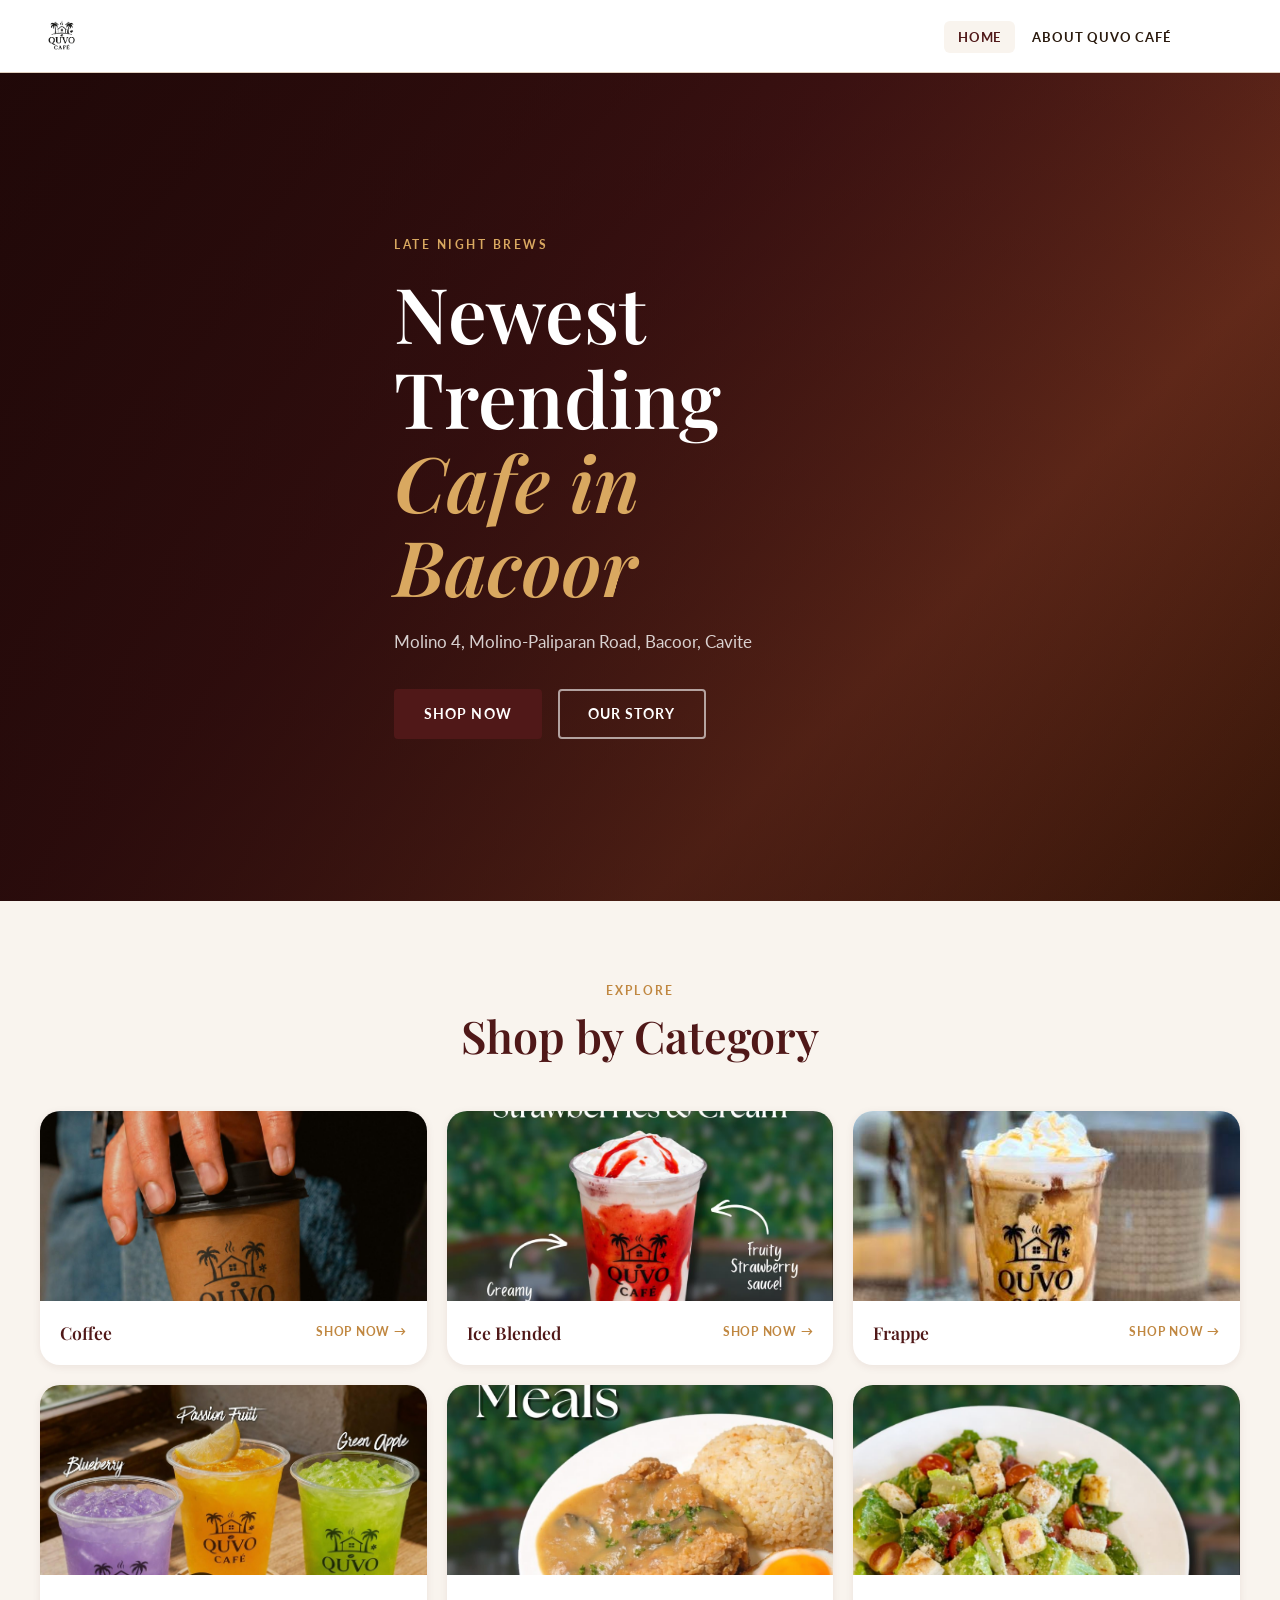
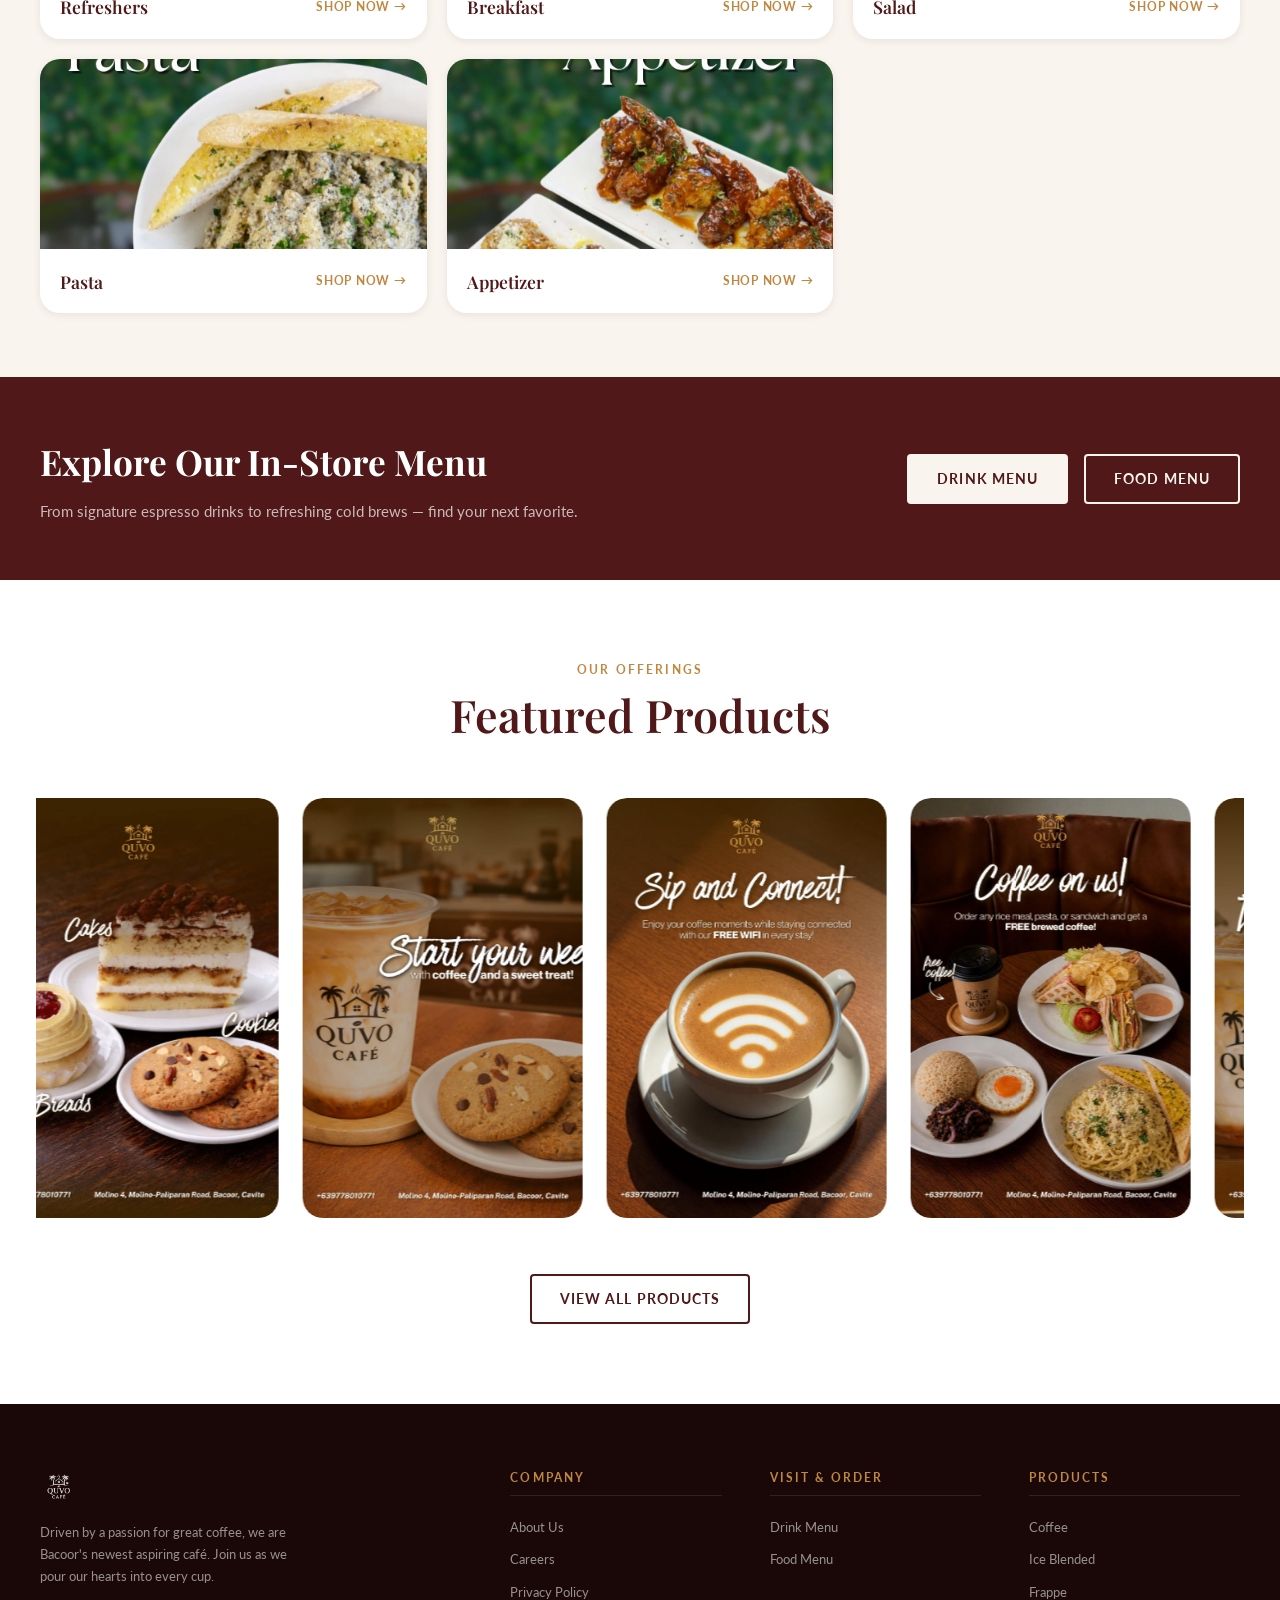
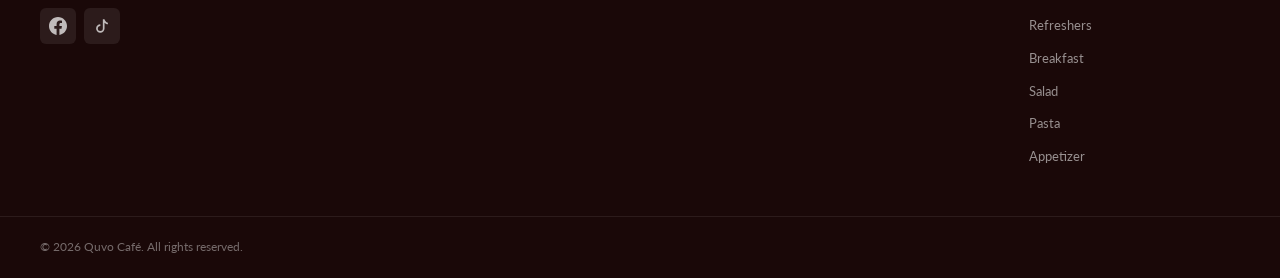
==== index.html @ f545c8de "Add files via upload" ====
<!doctype html>
<html lang="en">
  <head>
    <meta charset="UTF-8" />
    <meta name="viewport" content="width=device-width, initial-scale=1.0" />
    <meta
      name="description"
      content="We are your homegrown brew. Every cup of our coffee celebrates and supports Philippine Coffee brew by using local Coffee beans with Each flavor has a distinct taste!"
    />
    <meta name="theme-color" content="#501818" />
    <title>Quvo Café</title>

    <!-- Fonts -->
    <link rel="preconnect" href="https://fonts.googleapis.com" />
    <link rel="preconnect" href="https://fonts.gstatic.com" crossorigin />
    <link
      href="https://fonts.googleapis.com/css2?family=Playfair+Display:wght@400;500;600;700&family=Lato:wght@300;400;700&family=Cormorant+Garamond:ital,wght@0,400;0,600;1,400&display=swap"
      rel="stylesheet"
    />

    <!-- Stylesheets -->
    <link rel="stylesheet" href="css/style.css" />
  </head>
  <body>
    <!-- ─────────────────────────────────────────────
       NAVIGATION
  ───────────────────────────────────────────── -->
    <header class="site-header" id="site-header">
      <nav class="nav-container">
        <!-- Logo -->
        <a href="index.html" class="nav-logo">
          <img
            src="images/logoT.png"
            alt="Quvo Café – Philippine Coffee Shop"
            class="logo-img"
          />
        </a>

        <!-- Desktop Links -->
        <ul class="nav-links">
          <li><a href="index.html" class="nav-link">Home</a></li>
          <li><a href="aboutus.html" class="nav-link">About Quvo Café</a></li>
        </ul>

        <!-- Nav Actions -->
        <div class="nav-actions">
          <button class="hamburger" id="hamburger" aria-label="Open Menu">
            <span></span><span></span><span></span>
          </button>
        </div>
      </nav>
    </header>

    <!-- ─────────────────────────────────────────────
       MOBILE DRAWER
  ───────────────────────────────────────────── -->
    <div class="mobile-overlay" id="mobileOverlay"></div>
    <nav class="mobile-drawer" id="mobileDrawer" aria-label="Mobile Navigation">
      <div class="mobile-drawer-header">
        <img
          src="images/logoT.png"
          alt="Quvo Café"
          class="mobile-logo"
        />
        <button class="drawer-close" id="drawerClose" aria-label="Close Menu">
          ✕
        </button>
      </div>
      <ul class="mobile-nav-list">
        <li><a href="index.html">Home</a></li>
        <li><a href="aboutus.html">About Quvo Café</a></li>
        <li><a href="drinkmenu.html">Drink Menu</a></li>
        <li><a href="foodmenu.html">Food Menu</a></li>
      </ul>
    </nav>

    <!-- ─────────────────────────────────────────────
       HERO — VIDEO BANNER
  ───────────────────────────────────────────── -->
    <section class="hero-section" id="hero">
      <div class="hero-video-wrap">
        <video
          class="hero-video"
          autoplay
          muted
          loop
          playsinline
          poster="images/hero-poster.jpg"
        >
          <source src="images/banervid.mp4" type="video/mp4" />
          <!-- Fallback background if video is blocked -->
        </video>
        <div class="hero-overlay"></div>
      </div>
      <div class="hero-content">
        <p class="hero-eyebrow">Late Night Brews</p>
        <h1 class="hero-headline">
          Newest Trending<br /><em>Cafe in Bacoor</em>
        </h1>
        <p class="hero-sub">Molino 4, Molino-Paliparan Road, Bacoor, Cavite</p>
        <div class="hero-cta-group">
          <a href="#shop-section" class="btn btn--primary">Shop Now</a>
          <a href="aboutus.html" class="btn btn--ghost">Our Story</a>
        </div>
      </div>
    </section>

    <!-- ─────────────────────────────────────────────
       SHOP BY CATEGORY GRID
  ───────────────────────────────────────────── -->
    <section class="categories-section" id="shop-section">
      <div class="container">
        <div class="section-header">
          <p class="section-eyebrow">Explore</p>
          <h2 class="section-title">Shop by Category</h2>
        </div>

        <div class="categories-grid">
          <a class="cat-card" data-cat="coffee" href="drinkmenu.html">
            <div class="cat-card__img-wrap">
              <img
                src="images/coffee.jpg"
                alt="Coffee"
                loading="lazy"
                onerror="this.parentElement.classList.add('img-placeholder')"
              />
            </div>
            <div class="cat-card__body">
              <h3>Coffee</h3>
              <span class="cat-link">Shop Now →</span>
            </div>
          </a>

          <a class="cat-card" data-cat="ice_blended" href="drinkmenu.html">
            <div class="cat-card__img-wrap">
              <img
                src="images/iceblend.jpg"
                alt="Ice Blended"
                loading="lazy"
                onerror="this.parentElement.classList.add('img-placeholder')"
              />
            </div>
            <div class="cat-card__body">
              <h3>Ice Blended</h3>
              <span class="cat-link">Shop Now →</span>
            </div>
          </a>

          <a class="cat-card" data-cat="frappe" href="drinkmenu.html">
            <div class="cat-card__img-wrap">
              <img
                src="images/frappe.jpg"
                alt="Frappe"
                loading="lazy"
                onerror="this.parentElement.classList.add('img-placeholder')"
              />
            </div>
            <div class="cat-card__body">
              <h3>Frappe</h3>
              <span class="cat-link">Shop Now →</span>
            </div>
          </a>

          <a class="cat-card" data-cat="refreshers" href="drinkmenu.html">
            <div class="cat-card__img-wrap">
              <img
                src="images/refreshers.jpg"
                alt="Refreshers"
                loading="lazy"
                onerror="this.parentElement.classList.add('img-placeholder')"
              />
            </div>
            <div class="cat-card__body">
              <h3>Refreshers</h3>
              <span class="cat-link">Shop Now →</span>
            </div>
          </a>

          <a class="cat-card" data-cat="breakfast" href="foodmenu.html">
            <div class="cat-card__img-wrap">
              <img
                src="images/breakfast.jpg"
                alt="Breakfast"
                loading="lazy"
                onerror="this.parentElement.classList.add('img-placeholder')"
              />
            </div>
            <div class="cat-card__body">
              <h3>Breakfast</h3>
              <span class="cat-link">Shop Now →</span>
            </div>
          </a>

          <a class="cat-card" data-cat="salad" href="foodmenu.html">
            <div class="cat-card__img-wrap">
              <img
                src="images/salad.jpg"
                alt="Salad"
                loading="lazy"
                onerror="this.parentElement.classList.add('img-placeholder')"
              />
            </div>
            <div class="cat-card__body">
              <h3>Salad</h3>
              <span class="cat-link">Shop Now →</span>
            </div>
          </a>

          <a class="cat-card" data-cat="pasta" href="foodmenu.html">
            <div class="cat-card__img-wrap">
              <img
                src="images/pasta.jpg"
                alt="Pasta"
                loading="lazy"
                onerror="this.parentElement.classList.add('img-placeholder')"
              />
            </div>
            <div class="cat-card__body">
              <h3>Pasta</h3>
              <span class="cat-link">Shop Now →</span>
            </div>
          </a>

          <a class="cat-card" data-cat="appetizer" href="foodmenu.html">
            <div class="cat-card__img-wrap">
              <img
                src="images/appetizer.jpg"
                alt="Appetizer"
                loading="lazy"
                onerror="this.parentElement.classList.add('img-placeholder')"
              />
            </div>
            <div class="cat-card__body">
              <h3>Appetizer</h3>
              <span class="cat-link">Shop Now →</span>
            </div>
          </a>
        </div>
      </div>
    </section>

    <!-- ─────────────────────────────────────────────
       MENU CTA STRIP
  ───────────────────────────────────────────── -->
    <section class="menu-strip" id="menus">
      <div class="menu-strip__inner container">
        <div class="menu-strip__text">
          <h2>Explore Our In-Store Menu</h2>
          <p>
            From signature espresso drinks to refreshing cold brews — find your
            next favorite.
          </p>
        </div>
        <div class="menu-strip__btns">
          <a href="drinkmenu.html" class="btn btn--cream">Drink Menu</a>
          <a href="foodmenu.html" class="btn btn--cream-outline">Food Menu</a>
        </div>
      </div>
    </section>

    <!-- ─────────────────────────────────────────────
       FEATURED PRODUCTS — AUTO CAROUSEL
  ───────────────────────────────────────────── -->
    <section class="products-section">
      <div class="container">
        <div class="section-header">
          <p class="section-eyebrow">Our Offerings</p>
          <h2 class="section-title">Featured Products</h2>
        </div>

        <div id="productsCarousel">
          <div id="productsTrack">
            <!-- Card 1 -->
            <div class="product-card carousel-slide" data-id="1">
              <div class="product-card__img-wrap">
                <img
                  src="images/f1.jpg"
                  alt="Featured product 1"
                  loading="lazy"
                  onerror="
                    this.parentElement.style.background =
                      'linear-gradient(145deg,#f5e6d3,#d4a070)';
                    this.style.display = 'none';
                  "
                />
              </div>
            </div>

            <!-- Card 2 -->
            <div class="product-card carousel-slide" data-id="2">
              <div class="product-card__img-wrap">
                <img
                  src="images/f2.jpg"
                  alt="Featured product 2"
                  loading="lazy"
                  onerror="
                    this.parentElement.style.background =
                      'linear-gradient(145deg,#f5e6d3,#d4a070)';
                    this.style.display = 'none';
                  "
                />
              </div>
            </div>

            <!-- Card 3 -->
            <div class="product-card carousel-slide" data-id="3">
              <div class="product-card__img-wrap">
                <img
                  src="images/f3.jpg"
                  alt="Featured product 3"
                  loading="lazy"
                  onerror="
                    this.parentElement.style.background =
                      'linear-gradient(145deg,#f5e6d3,#d4a070)';
                    this.style.display = 'none';
                  "
                />
              </div>
            </div>

            <!-- Card 4 -->
            <div class="product-card carousel-slide" data-id="4">
              <div class="product-card__img-wrap">
                <img
                  src="images/f4.jpg"
                  alt="Featured product 4"
                  loading="lazy"
                  onerror="
                    this.parentElement.style.background =
                      'linear-gradient(145deg,#f5e6d3,#d4a070)';
                    this.style.display = 'none';
                  "
                />
              </div>
            </div>

            <!-- Card 5 -->
            <div class="product-card carousel-slide" data-id="5">
              <div class="product-card__img-wrap">
                <img
                  src="images/f5.jpg"
                  alt="Featured product 5"
                  loading="lazy"
                  onerror="
                    this.parentElement.style.background =
                      'linear-gradient(145deg,#f5e6d3,#d4a070)';
                    this.style.display = 'none';
                  "
                />
              </div>
            </div>

            <!-- Card 6 -->
            <div class="product-card carousel-slide" data-id="6">
              <div class="product-card__img-wrap">
                <img
                  src="images/f6.jpg"
                  alt="Featured product 6"
                  loading="lazy"
                  onerror="
                    this.parentElement.style.background =
                      'linear-gradient(145deg,#f5e6d3,#d4a070)';
                    this.style.display = 'none';
                  "
                />
              </div>
            </div>

            <!-- ── CLONES for seamless infinite loop ── -->

            <!-- Clone 1 -->
            <div class="product-card carousel-slide" aria-hidden="true">
              <div class="product-card__img-wrap">
                <img src="images/f1.jpg" alt="" loading="lazy"
                  onerror="this.parentElement.style.background='linear-gradient(145deg,#f5e6d3,#d4a070)';this.style.display='none';" />
              </div>
            </div>

            <!-- Clone 2 -->
            <div class="product-card carousel-slide" aria-hidden="true">
              <div class="product-card__img-wrap">
                <img src="images/f2.jpg" alt="" loading="lazy"
                  onerror="this.parentElement.style.background='linear-gradient(145deg,#f5e6d3,#d4a070)';this.style.display='none';" />
              </div>
            </div>

            <!-- Clone 3 -->
            <div class="product-card carousel-slide" aria-hidden="true">
              <div class="product-card__img-wrap">
                <img src="images/f3.jpg" alt="" loading="lazy"
                  onerror="this.parentElement.style.background='linear-gradient(145deg,#f5e6d3,#d4a070)';this.style.display='none';" />
              </div>
            </div>

            <!-- Clone 4 -->
            <div class="product-card carousel-slide" aria-hidden="true">
              <div class="product-card__img-wrap">
                <img src="images/f4.jpg" alt="" loading="lazy"
                  onerror="this.parentElement.style.background='linear-gradient(145deg,#f5e6d3,#d4a070)';this.style.display='none';" />
              </div>
            </div>

            <!-- Clone 5 -->
            <div class="product-card carousel-slide" aria-hidden="true">
              <div class="product-card__img-wrap">
                <img src="images/f5.jpg" alt="" loading="lazy"
                  onerror="this.parentElement.style.background='linear-gradient(145deg,#f5e6d3,#d4a070)';this.style.display='none';" />
              </div>
            </div>

            <!-- Clone 6 -->
            <div class="product-card carousel-slide" aria-hidden="true">
              <div class="product-card__img-wrap">
                <img src="images/f6.jpg" alt="" loading="lazy"
                  onerror="this.parentElement.style.background='linear-gradient(145deg,#f5e6d3,#d4a070)';this.style.display='none';" />
              </div>
            </div>
          </div>
          <!-- /productsTrack -->
        </div>
        <!-- /productsCarousel -->

        <div class="section-cta">
          <a href="#menus" class="btn btn--primary-outline">View All Products</a>
        </div>
      </div>
    </section>

    <!-- ─────────────────────────────────────────────
       FOOTER
  ───────────────────────────────────────────── -->
    <footer class="site-footer">
      <div class="container footer-grid">
        <div class="footer-brand">
          <img src="images/logoT.png" alt="Quvo Café" class="footer-logo" />
          <p class="footer-tagline">
            Driven by a passion for great coffee, we are Bacoor's newest
            aspiring café. Join us as we pour our hearts into every cup.
          </p>
          <div class="social-links">
            <a
              href="https://www.facebook.com/QuvoCafe"
              class="social-link"
              aria-label="Facebook"
              target="_blank"
              rel="noopener"
            >
              <svg width="18" height="18" viewBox="0 0 24 24" fill="currentColor">
                <path d="M24 12.073c0-6.627-5.373-12-12-12s-12 5.373-12 12c0 5.99 4.388 10.954 10.125 11.854v-8.385H7.078v-3.47h3.047V9.43c0-3.007 1.792-4.669 4.533-4.669 1.312 0 2.686.235 2.686.235v2.953H15.83c-1.491 0-1.956.925-1.956 1.874v2.25h3.328l-.532 3.47h-2.796v8.385C19.612 23.027 24 18.062 24 12.073z"/>
              </svg>
            </a>
            <a
              href="https://www.tiktok.com/@quvo.cafe"
              class="social-link"
              aria-label="TikTok"
              target="_blank"
              rel="noopener"
            >
              <svg width="18" height="18" viewBox="0 0 24 24" fill="currentColor">
                <g transform="translate(3, 3) scale(1.125)">
                  <path d="M9 0h1.98c.144.715.54 1.617 1.235 2.512C12.895 3.389 13.797 4 15 4v2c-1.753 0-3.07-.814-4-1.829V11a5 5 0 1 1-5-5v2a3 3 0 1 0 3 3z"/>
                </g>
              </svg>
            </a>
          </div>
        </div>

        <div class="footer-col">
          <h4 class="footer-heading">Company</h4>
          <ul class="footer-links">
            <li><a href="aboutus.html">About Us</a></li>
            <li><a href="careers.html">Careers</a></li>
            <li><a href="policy.html">Privacy Policy</a></li>
          </ul>
        </div>

        <div class="footer-col">
          <h4 class="footer-heading">Visit &amp; Order</h4>
          <ul class="footer-links">
            <li><a href="drinkmenu.html">Drink Menu</a></li>
            <li><a href="foodmenu.html">Food Menu</a></li>
          </ul>
        </div>

        <div class="footer-col">
          <h4 class="footer-heading">Products</h4>
          <ul class="footer-links">
            <li><a href="#shop-section">Coffee</a></li>
            <li><a href="#shop-section">Ice Blended</a></li>
            <li><a href="#shop-section">Frappe</a></li>
            <li><a href="#shop-section">Refreshers</a></li>
            <li><a href="#shop-section">Breakfast</a></li>
            <li><a href="#shop-section">Salad</a></li>
            <li><a href="#shop-section">Pasta</a></li>
            <li><a href="#shop-section">Appetizer</a></li>
          </ul>
        </div>
      </div>

      <div class="footer-bottom">
        <div class="container footer-bottom-inner">
          <p>© 2026 Quvo Café. All rights reserved.</p>
        </div>
      </div>
    </footer>

    <script src="js/main.js"></script>
  </body>
</html>
---- css/style.css ----
/* ============================================================
   BO'S COFFEE CLONE — MASTER STYLESHEET
   Design language: warm earthy, Philippine artisan, refined
   Primary: #501818 (deep mahogany)
   Accent:  #c08740 (warm gold)
   Cream:   #f9f4ee
   ============================================================ */

/* ── RESET & BASE ─────────────────────────────────────────── */
*, *::before, *::after { box-sizing: border-box; margin: 0; padding: 0; }

:root {
  --color-primary:     #501818;
  --color-primary-lt:  #7a2e2e;
  --color-primary-dk:  #380f0f;
  --color-accent:      #c08740;
  --color-accent-lt:   #d9a860;
  --color-cream:       #f9f4ee;
  --color-cream-dk:    #f0e8db;
  --color-text:        #2a1a0e;
  --color-text-lt:     #5c4033;
  --color-muted:       #9e7b6a;
  --color-border:      #e0d0c0;
  --color-white:       #ffffff;

  --font-display:  'Playfair Display', Georgia, serif;
  --font-body:     'Lato', 'Helvetica Neue', sans-serif;
  --font-serif:    'Cormorant Garamond', Georgia, serif;

  --nav-h:      72px;
  --announce-h: 0px;   /* overridden to 40px on pages with an announcement bar */
  --radius-sm:  6px;
  --radius-md:  12px;
  --radius-lg:  20px;
  --radius-xl:  32px;

  --shadow-sm:  0 2px 8px rgba(80,24,24,.08);
  --shadow-md:  0 6px 24px rgba(80,24,24,.14);
  --shadow-lg:  0 16px 48px rgba(80,24,24,.18);

  --transition: .25s cubic-bezier(.4,0,.2,1);
}

html { scroll-behavior: smooth; }

body {
  font-family: var(--font-body);
  font-size: 16px;
  line-height: 1.65;
  color: var(--color-text);
  background: var(--color-white);
  overflow-x: hidden;
}

img { display: block; max-width: 100%; height: auto; }
a { color: inherit; text-decoration: none; }
ul { list-style: none; }
button { cursor: pointer; border: none; background: none; font: inherit; }

.container {
  width: 100%;
  max-width: 1280px;
  margin-inline: auto;
  padding-inline: clamp(1rem, 4vw, 2.5rem);
}

/* ── TYPOGRAPHY HELPERS ───────────────────────────────────── */
.section-eyebrow {
  font-family: var(--font-body);
  font-size: .75rem;
  font-weight: 700;
  letter-spacing: .18em;
  text-transform: uppercase;
  color: var(--color-accent);
  margin-bottom: .5rem;
}

.section-title {
  font-family: var(--font-display);
  font-size: clamp(1.8rem, 3.5vw, 2.8rem);
  font-weight: 600;
  color: var(--color-primary);
  line-height: 1.2;
}

.section-subtitle {
  font-size: 1rem;
  color: var(--color-text-lt);
  max-width: 560px;
  margin-inline: auto;
}

.section-header {
  text-align: center;
  margin-bottom: 3rem;
}

.section-cta {
  text-align: center;
  margin-top: 2.5rem;
}

/* ── BUTTONS ──────────────────────────────────────────────── */
.btn {
  display: inline-flex;
  align-items: center;
  justify-content: center;
  gap: .5rem;
  padding: .75rem 1.75rem;
  border-radius: 4px;
  font-family: var(--font-body);
  font-size: .85rem;
  font-weight: 700;
  letter-spacing: .08em;
  text-transform: uppercase;
  transition: background var(--transition), color var(--transition),
              border-color var(--transition), transform var(--transition),
              box-shadow var(--transition);
  white-space: nowrap;
}

.btn--primary {
  background: var(--color-primary);
  color: var(--color-white);
  border: 2px solid var(--color-primary);
}
.btn--primary:hover {
  background: var(--color-primary-dk);
  border-color: var(--color-primary-dk);
  transform: translateY(-1px);
  box-shadow: var(--shadow-md);
}

.btn--ghost {
  background: transparent;
  color: var(--color-white);
  border: 2px solid rgba(255,255,255,.6);
}
.btn--ghost:hover {
  background: rgba(255,255,255,.12);
  border-color: var(--color-white);
}

.btn--cream {
  background: var(--color-cream);
  color: var(--color-primary);
  border: 2px solid var(--color-cream);
}
.btn--cream:hover {
  background: var(--color-white);
  transform: translateY(-1px);
  box-shadow: var(--shadow-sm);
}

.btn--cream-outline {
  background: transparent;
  color: var(--color-cream);
  border: 2px solid var(--color-cream);
}
.btn--cream-outline:hover {
  background: var(--color-cream);
  color: var(--color-primary);
}

.btn--primary-outline {
  background: transparent;
  color: var(--color-primary);
  border: 2px solid var(--color-primary);
}
.btn--primary-outline:hover {
  background: var(--color-primary);
  color: var(--color-white);
}

.btn--add-cart {
  background: var(--color-primary);
  color: var(--color-white);
  border: 2px solid var(--color-primary);
  padding: .55rem 1.1rem;
  font-size: .78rem;
  border-radius: 4px;
}
.btn--add-cart:hover {
  background: var(--color-accent);
  border-color: var(--color-accent);
  transform: translateY(-1px);
}

.btn--full { width: 100%; }


/* ── NAVIGATION ───────────────────────────────────────────── */
.site-header {
  position: sticky;
  top: 0;
  z-index: 900;
  background: var(--color-white);
  border-bottom: 1px solid var(--color-border);
  transition: box-shadow var(--transition), background var(--transition);
}

.site-header.scrolled {
  box-shadow: var(--shadow-md);
}

.nav-container {
  height: var(--nav-h);
  max-width: 1280px;
  margin-inline: auto;
  padding-inline: clamp(1rem, 4vw, 2.5rem);
  display: flex;
  align-items: center;
  gap: 2rem;
}

.nav-logo {
  flex-shrink: 0;
  display: flex;
  align-items: center;
}
.logo-img {
  height: 44px;
  width: auto;   /* will also be ~44px since it's square */
  object-fit: contain;
}

.nav-links {
  display: flex;
  align-items: center;
  gap: .25rem;
  margin-left: auto;
}

.nav-link {
  font-size: .83rem;
  font-weight: 700;
  letter-spacing: .06em;
  text-transform: uppercase;
  color: var(--color-text);
  padding: .5rem .85rem;
  border-radius: var(--radius-sm);
  transition: color var(--transition), background var(--transition);
  white-space: nowrap;
}
.nav-link:hover { color: var(--color-primary); background: var(--color-cream); }

/* Nav actions */
.nav-actions {
  display: flex;
  align-items: center;
  gap: .25rem;
  margin-left: 1.5rem;
}

.nav-icon {
  display: flex;
  align-items: center;
  justify-content: center;
  width: 40px;
  height: 40px;
  border-radius: var(--radius-sm);
  color: var(--color-text);
  transition: color var(--transition), background var(--transition);
  position: relative;
}
.nav-icon:hover { background: var(--color-cream); color: var(--color-primary); }

.cart-count {
  position: absolute;
  top: 4px;
  right: 4px;
  background: var(--color-accent);
  color: var(--color-white);
  font-size: .6rem;
  font-weight: 700;
  width: 17px;
  height: 17px;
  border-radius: 50%;
  display: flex;
  align-items: center;
  justify-content: center;
  opacity: 0;
  transform: scale(0);
  transition: opacity var(--transition), transform var(--transition);
}
.cart-count.visible { opacity: 1; transform: scale(1); }

/* Hamburger */
.hamburger {
  display: none;
  flex-direction: column;
  justify-content: center;
  gap: 5px;
  width: 40px;
  height: 40px;
  padding: 8px;
  border-radius: var(--radius-sm);
}
.hamburger span {
  display: block;
  height: 2px;
  background: var(--color-text);
  border-radius: 2px;
  transition: transform var(--transition), opacity var(--transition);
  transform-origin: center;
}
.hamburger.open span:nth-child(1) { transform: translateY(7px) rotate(45deg); }
.hamburger.open span:nth-child(2) { opacity: 0; }
.hamburger.open span:nth-child(3) { transform: translateY(-7px) rotate(-45deg); }

/* ── MOBILE DRAWER ────────────────────────────────────────── */
.mobile-overlay {
  position: fixed; inset: 0;
  background: rgba(0,0,0,.45);
  z-index: 950;
  opacity: 0;
  pointer-events: none;
  transition: opacity var(--transition);
}
.mobile-overlay.visible { opacity: 1; pointer-events: auto; }

.mobile-drawer {
  position: fixed;
  top: 0; right: 0;
  height: 100%;
  width: min(340px, 88vw);
  background: var(--color-white);
  z-index: 960;
  transform: translateX(100%);
  transition: transform .35s cubic-bezier(.4,0,.2,1);
  overflow-y: auto;
  display: flex;
  flex-direction: column;
}
.mobile-drawer.open { transform: translateX(0); }

.mobile-drawer-header {
  display: flex;
  align-items: center;
  justify-content: space-between;
  padding: 1.25rem 1.5rem;
  border-bottom: 1px solid var(--color-border);
  background: var(--color-cream);
}
.mobile-logo { height: 32px; object-fit: contain; }
.drawer-close {
  font-size: 1.1rem;
  color: var(--color-text-lt);
  padding: .25rem;
  border-radius: var(--radius-sm);
  transition: color var(--transition);
}
.drawer-close:hover { color: var(--color-primary); }

.mobile-nav-list { padding: 1rem 0; }
.mobile-nav-list > li > a,
.mobile-sub-toggle {
  display: flex;
  align-items: center;
  justify-content: space-between;
  width: 100%;
  padding: .9rem 1.5rem;
  font-size: .9rem;
  font-weight: 600;
  color: var(--color-text);
  border-left: 3px solid transparent;
  transition: color var(--transition), border-color var(--transition), background var(--transition);
}
.mobile-nav-list > li > a:hover,
.mobile-sub-toggle:hover {
  color: var(--color-primary);
  border-left-color: var(--color-accent);
  background: var(--color-cream);
}

.mobile-sub { display: none; background: var(--color-cream); }
.mobile-sub.open { display: block; }

.mobile-sub-heading {
  font-size: .68rem;
  font-weight: 700;
  letter-spacing: .15em;
  text-transform: uppercase;
  color: var(--color-accent);
  padding: .75rem 1.5rem .35rem 1.75rem;
}
.mobile-sub a {
  display: block;
  padding: .55rem 1.5rem .55rem 1.75rem;
  font-size: .85rem;
  color: var(--color-text-lt);
  transition: color var(--transition), padding-left var(--transition);
}
.mobile-sub a:hover { color: var(--color-primary); padding-left: 2.25rem; }

/* ── HERO SECTION ─────────────────────────────────────────── */
.hero-section {
  position: relative;
  height: calc(100vh - var(--nav-h) - var(--announce-h));
  min-height: 560px;
  max-height: 860px;
  overflow: hidden;
  display: flex;
  align-items: center;
  justify-content: center;
}

.hero-video-wrap {
  position: absolute;
  inset: 0;
  background: var(--color-primary-dk);   /* fallback if video blocked */
  /* Earthy fallback gradient for when the video doesn't load */
  background-image:
    linear-gradient(
      135deg,
      #280a0a 0%,
      #501818 40%,
      #7a3520 70%,
      #3d1a08 100%
    );
}

.hero-video {
  width: 100%;
  height: 100%;
  object-fit: cover;
}

.hero-overlay {
  position: absolute;
  inset: 0;
  background: linear-gradient(
    to right,
    rgba(30,8,8,.78) 0%,
    rgba(30,8,8,.55) 45%,
    rgba(30,8,8,.25) 100%
  );
}

.hero-content {
  position: relative;
  z-index: 2;
  max-width: 620px;
  padding: 2rem clamp(1.5rem, 5vw, 4rem);
  animation: heroReveal .9s cubic-bezier(.4,0,.2,1) both;
}

@keyframes heroReveal {
  from { opacity: 0; transform: translateY(28px); }
  to   { opacity: 1; transform: translateY(0); }
}

.hero-eyebrow {
  font-size: .72rem;
  font-weight: 700;
  letter-spacing: .22em;
  text-transform: uppercase;
  color: var(--color-accent-lt);
  margin-bottom: 1rem;
}

.hero-headline {
  font-family: var(--font-display);
  font-size: clamp(2.8rem, 6vw, 5rem);
  font-weight: 600;
  color: var(--color-white);
  line-height: 1.1;
  margin-bottom: 1.25rem;
}
.hero-headline em {
  font-style: italic;
  color: var(--color-accent-lt);
}

.hero-sub {
  font-size: 1.05rem;
  color: rgba(255,255,255,.8);
  max-width: 440px;
  margin-bottom: 2rem;
  line-height: 1.7;
}

.hero-cta-group {
  display: flex;
  gap: 1rem;
  flex-wrap: wrap;
}

.hero-scroll-hint {
  position: absolute;
  bottom: 2rem;
  left: 50%;
  transform: translateX(-50%);
  z-index: 2;
}
.scroll-dot {
  display: block;
  width: 28px;
  height: 44px;
  border: 2px solid rgba(255,255,255,.45);
  border-radius: 14px;
  position: relative;
}
.scroll-dot::after {
  content: '';
  position: absolute;
  top: 7px;
  left: 50%;
  transform: translateX(-50%);
  width: 4px;
  height: 8px;
  background: rgba(255,255,255,.7);
  border-radius: 2px;
  animation: scrollBounce 1.8s ease-in-out infinite;
}
@keyframes scrollBounce {
  0%, 100% { transform: translateX(-50%) translateY(0); opacity: 1; }
  70% { transform: translateX(-50%) translateY(16px); opacity: 0; }
}

/* ── CATEGORIES SECTION ───────────────────────────────────── */
.categories-section {
  padding: 5rem 0 4rem;
  background: var(--color-cream);
}

.categories-grid {
  display: grid;
  grid-template-columns: repeat(3, 1fr);
  grid-template-rows: auto auto;
  gap: 1.25rem;
}

.cat-card {
  position: relative;
  display: block;
  border-radius: var(--radius-lg);
  overflow: hidden;
  background: var(--color-white);
  box-shadow: var(--shadow-sm);
  transition: transform var(--transition), box-shadow var(--transition);
  text-decoration: none;
}
.cat-card:hover {
  transform: translateY(-5px);
  box-shadow: var(--shadow-lg);
}
.cat-card--large {
  grid-row: 1 / 3;
}

.cat-card__img-wrap {
  width: 100%;
  overflow: hidden;
}
.cat-card--large .cat-card__img-wrap { height: 420px; }
.cat-card .cat-card__img-wrap { height: 190px; }

.cat-card__img-wrap img {
  width: 100%;
  height: 100%;
  object-fit: cover;
  transition: transform .4s ease;
}
.cat-card:hover .cat-card__img-wrap img { transform: scale(1.06); }

.img-placeholder {
  width: 100%;
  height: 100%;
  display: flex;
  align-items: center;
  justify-content: center;
}
.placeholder-icon { font-size: 2.5rem; }

.cat-card__body {
  padding: 1.1rem 1.25rem;
  display: flex;
  align-items: center;
  justify-content: space-between;
}
.cat-card__body h3 {
  font-family: var(--font-display);
  font-size: 1.1rem;
  font-weight: 600;
  color: var(--color-primary);
}
.cat-link {
  font-size: .78rem;
  font-weight: 700;
  letter-spacing: .06em;
  text-transform: uppercase;
  color: var(--color-accent);
  transition: letter-spacing var(--transition);
}
.cat-card:hover .cat-link { letter-spacing: .12em; }

/* ── MENU STRIP ───────────────────────────────────────────── */
.menu-strip {
  background: var(--color-primary);
  padding: 3.5rem 0;
}
.menu-strip__inner {
  display: flex;
  align-items: center;
  justify-content: space-between;
  gap: 2rem;
  flex-wrap: wrap;
}
.menu-strip__text h2 {
  font-family: var(--font-display);
  font-size: clamp(1.5rem, 3vw, 2.2rem);
  color: var(--color-white);
  margin-bottom: .5rem;
}
.menu-strip__text p { color: rgba(255,255,255,.7); font-size: .95rem; }
.menu-strip__btns { display: flex; gap: 1rem; flex-wrap: wrap; }

/* ── PRODUCTS SECTION ─────────────────────────────────────── */
.products-section {
  padding: 5rem 0;
  background: var(--color-white);
}


/* ── STORY SECTION ────────────────────────────────────────── */
.story-section {
  display: grid;
  grid-template-columns: 1fr 1fr;
  min-height: 580px;
}

.story-img-col {
  background: var(--color-cream-dk);
  display: flex;
  align-items: center;
  justify-content: center;
  padding: 4rem 3rem;
  position: relative;
  overflow: hidden;
}

.story-img-col::before {
  content: '';
  position: absolute;
  inset: 0;
  background:
    radial-gradient(ellipse at 30% 70%, rgba(192,135,64,.15) 0%, transparent 60%),
    radial-gradient(ellipse at 80% 20%, rgba(80,24,24,.1) 0%, transparent 55%);
}

.story-img-frame {
  position: relative;
  width: 100%;
  max-width: 380px;
  aspect-ratio: 4/5;
  border-radius: var(--radius-xl);
  overflow: hidden;
  box-shadow: var(--shadow-lg);
  background: var(--color-cream);
  display: flex;
  align-items: center;
  justify-content: center;
}

.story-brand-img {
  width: 75%;
  height: auto;
  object-fit: contain;
  padding: 2rem;
}

.story-img-fallback {
  background: var(--color-primary) !important;
}
.story-img-fallback::after {
  content: "Bo's Coffee";
  font-family: var(--font-display);
  font-size: 2rem;
  color: var(--color-cream);
  position: absolute;
  inset: 0;
  display: flex;
  align-items: center;
  justify-content: center;
}

.story-img-badge {
  position: absolute;
  bottom: 1.5rem;
  right: -1rem;
  background: var(--color-primary);
  color: var(--color-white);
  border-radius: var(--radius-md);
  padding: .9rem 1.2rem;
  text-align: center;
  box-shadow: var(--shadow-md);
}
.badge-year { display: block; font-size: .65rem; letter-spacing: .12em; text-transform: uppercase; opacity: .7; }
.badge-num  { display: block; font-family: var(--font-display); font-size: 2rem; font-weight: 700; line-height: 1; }
.badge-loc  { display: block; font-size: .7rem; opacity: .8; margin-top: .2rem; }

.story-text-col {
  padding: 5rem clamp(2rem, 5vw, 4rem);
  display: flex;
  flex-direction: column;
  justify-content: center;
  background: var(--color-white);
}

.story-headline {
  font-family: var(--font-display);
  font-size: clamp(1.9rem, 3.5vw, 3rem);
  font-weight: 600;
  color: var(--color-primary);
  line-height: 1.18;
  margin-bottom: 1.5rem;
}
.story-headline em {
  font-style: italic;
  color: var(--color-accent);
}

.story-body {
  font-size: .97rem;
  color: var(--color-text-lt);
  line-height: 1.75;
  margin-bottom: 1.25rem;
}

.story-pillars {
  display: flex;
  flex-direction: column;
  gap: 1rem;
  margin: 1.75rem 0;
  padding: 1.5rem;
  background: var(--color-cream);
  border-radius: var(--radius-md);
  border-left: 4px solid var(--color-accent);
}

.pillar {
  display: flex;
  align-items: flex-start;
  gap: .9rem;
}
.pillar-icon { font-size: 1.3rem; flex-shrink: 0; margin-top: .15rem; }
.pillar strong {
  display: block;
  font-size: .88rem;
  font-weight: 700;
  color: var(--color-primary);
  margin-bottom: .1rem;
}
.pillar p { font-size: .82rem; color: var(--color-text-lt); }

/* ── ORDER BANNER ─────────────────────────────────────────── */
.order-banner {
  background: linear-gradient(135deg, #1a0808 0%, var(--color-primary) 45%, #6b3220 100%);
  padding: 4rem 0;
}
.order-banner__inner {
  display: flex;
  align-items: center;
  justify-content: space-between;
  gap: 3rem;
  flex-wrap: wrap;
}
.order-banner__text h2 {
  font-family: var(--font-display);
  font-size: clamp(1.6rem, 3vw, 2.4rem);
  color: var(--color-white);
  margin-bottom: .5rem;
}
.order-banner__text p { color: rgba(255,255,255,.7); }
.order-banner__logos { display: flex; gap: 1rem; flex-wrap: wrap; }

.delivery-badge {
  display: flex;
  align-items: center;
  gap: .6rem;
  background: rgba(255,255,255,.12);
  backdrop-filter: blur(4px);
  border: 1px solid rgba(255,255,255,.2);
  color: var(--color-white);
  font-weight: 700;
  font-size: .9rem;
  padding: .75rem 1.5rem;
  border-radius: 50px;
  cursor: pointer;
  transition: background var(--transition), transform var(--transition);
}
.delivery-badge:hover {
  background: rgba(255,255,255,.22);
  transform: translateY(-2px);
}
.delivery-badge span:first-child { font-size: 1.4rem; }

/* ── PARTNERS SECTION ─────────────────────────────────────── */
.partners-section {
  padding: 5rem 0;
  background: var(--color-cream);
}

.partners-grid {
  display: grid;
  grid-template-columns: repeat(4, 1fr);
  gap: 1.5rem;
}

.partner-card {
  background: var(--color-white);
  border-radius: var(--radius-md);
  padding: 2rem 1.5rem;
  text-align: center;
  border: 1px solid var(--color-border);
  transition: transform var(--transition), box-shadow var(--transition);
}
.partner-card:hover {
  transform: translateY(-4px);
  box-shadow: var(--shadow-md);
}
.partner-logo-wrap {
  width: 64px;
  height: 64px;
  background: var(--color-primary);
  border-radius: 50%;
  display: flex;
  align-items: center;
  justify-content: center;
  margin: 0 auto 1rem;
}
.partner-initial {
  font-family: var(--font-display);
  font-size: 1.6rem;
  font-weight: 700;
  color: var(--color-cream);
}
.partner-card h4 {
  font-family: var(--font-display);
  font-size: 1rem;
  font-weight: 600;
  color: var(--color-primary);
  margin-bottom: .5rem;
}
.partner-card p { font-size: .82rem; color: var(--color-text-lt); line-height: 1.55; }

/* ── NEWSLETTER ───────────────────────────────────────────── */
.newsletter-section {
  background: var(--color-primary);
  padding: 4.5rem 0;
}
.newsletter-inner {
  display: flex;
  flex-direction: column;
  align-items: center;
  text-align: center;
  gap: 1.5rem;
}
.newsletter-text h2 {
  font-family: var(--font-display);
  font-size: clamp(1.6rem, 3vw, 2.2rem);
  color: var(--color-white);
  margin-bottom: .5rem;
}
.newsletter-text p { color: rgba(255,255,255,.75); }

.newsletter-form {
  display: flex;
  gap: .75rem;
  width: 100%;
  max-width: 500px;
  flex-wrap: wrap;
  justify-content: center;
}
.newsletter-input {
  flex: 1;
  min-width: 220px;
  padding: .8rem 1.2rem;
  border: 2px solid rgba(255,255,255,.3);
  border-radius: 4px;
  background: rgba(255,255,255,.1);
  color: var(--color-white);
  font-family: var(--font-body);
  font-size: .9rem;
  transition: border-color var(--transition), background var(--transition);
}
.newsletter-input::placeholder { color: rgba(255,255,255,.5); }
.newsletter-input:focus {
  outline: none;
  border-color: var(--color-accent);
  background: rgba(255,255,255,.15);
}
.newsletter-msg {
  color: var(--color-accent-lt);
  font-size: .85rem;
  min-height: 1.2rem;
}

/* ── FOOTER ───────────────────────────────────────────────── */
.site-footer {
  background: #1a0808;
  color: rgba(255,255,255,.75);
}

.footer-grid {
  display: grid;
  grid-template-columns: 2fr 1fr 1fr 1fr;
  gap: 3rem;
  padding-top: 4rem;
  padding-bottom: 3rem;
}

.footer-logo {
  height: 38px;
  object-fit: contain;
  margin-bottom: 1rem;
  filter: brightness(0) invert(1) opacity(.85);
}
.footer-tagline {
  font-size: .83rem;
  line-height: 1.65;
  color: rgba(255,255,255,.55);
  max-width: 260px;
  margin-bottom: 1.25rem;
}
.social-links { display: flex; gap: .5rem; }
.social-link {
  display: flex;
  align-items: center;
  justify-content: center;
  width: 36px;
  height: 36px;
  background: rgba(255,255,255,.08);
  border-radius: var(--radius-sm);
  color: rgba(255,255,255,.7);
  transition: background var(--transition), color var(--transition);
}
.social-link:hover { background: var(--color-accent); color: var(--color-white); }

.footer-heading {
  font-size: .72rem;
  font-weight: 700;
  letter-spacing: .18em;
  text-transform: uppercase;
  color: var(--color-accent);
  margin-bottom: 1rem;
  padding-bottom: .5rem;
  border-bottom: 1px solid rgba(255,255,255,.1);
}
.footer-links { display: flex; flex-direction: column; gap: .4rem; }
.footer-links a {
  font-size: .83rem;
  color: rgba(255,255,255,.55);
  transition: color var(--transition), padding-left var(--transition);
  padding: .1rem 0;
}
.footer-links a:hover { color: var(--color-accent-lt); padding-left: .35rem; }
.footer-links .sale-link { color: #e07070 !important; }
.footer-links .sale-link:hover { color: #f09090 !important; }

.footer-bottom {
  border-top: 1px solid rgba(255,255,255,.08);
}
.footer-bottom-inner {
  display: flex;
  align-items: center;
  justify-content: space-between;
  gap: 1rem;
  padding-block: 1.25rem;
  flex-wrap: wrap;
}
.footer-bottom p { font-size: .78rem; color: rgba(255,255,255,.4); }

/* ── CART DRAWER ──────────────────────────────────────────── */
.cart-overlay {
  position: fixed; inset: 0;
  background: rgba(0,0,0,.4);
  z-index: 950;
  opacity: 0;
  pointer-events: none;
  transition: opacity var(--transition);
}
.cart-overlay.visible { opacity: 1; pointer-events: auto; }

.cart-drawer {
  position: fixed;
  top: 0; right: 0;
  height: 100%;
  width: min(400px, 92vw);
  background: var(--color-white);
  z-index: 960;
  transform: translateX(100%);
  transition: transform .35s cubic-bezier(.4,0,.2,1);
  display: flex;
  flex-direction: column;
  box-shadow: var(--shadow-lg);
}
.cart-drawer.open { transform: translateX(0); }

.cart-drawer-header {
  display: flex;
  align-items: center;
  justify-content: space-between;
  padding: 1.25rem 1.5rem;
  border-bottom: 1px solid var(--color-border);
  background: var(--color-cream);
}
.cart-drawer-header h3 {
  font-family: var(--font-display);
  font-size: 1.1rem;
  color: var(--color-primary);
  font-weight: 600;
}

.cart-items {
  flex: 1;
  overflow-y: auto;
  padding: 1.25rem 1.5rem;
}
.cart-empty {
  text-align: center;
  color: var(--color-muted);
  font-size: .9rem;
  margin-top: 2rem;
}

.cart-item {
  display: flex;
  gap: 1rem;
  padding: .9rem 0;
  border-bottom: 1px solid var(--color-border);
  animation: slideInCart .2s ease;
}
@keyframes slideInCart {
  from { opacity: 0; transform: translateX(12px); }
  to   { opacity: 1; transform: translateX(0); }
}
.cart-item-thumb {
  width: 60px;
  height: 60px;
  border-radius: var(--radius-sm);
  background: var(--color-cream-dk);
  display: flex;
  align-items: center;
  justify-content: center;
  font-size: 1.5rem;
  flex-shrink: 0;
}
.cart-item-info { flex: 1; }
.cart-item-name {
  font-size: .87rem;
  font-weight: 600;
  color: var(--color-text);
  margin-bottom: .25rem;
}
.cart-item-row {
  display: flex;
  align-items: center;
  justify-content: space-between;
}
.cart-item-price {
  font-family: var(--font-display);
  font-size: .9rem;
  color: var(--color-primary);
  font-weight: 600;
}
.cart-item-qty {
  display: flex;
  align-items: center;
  gap: .35rem;
}
.qty-btn {
  width: 22px; height: 22px;
  border-radius: 50%;
  background: var(--color-cream-dk);
  font-size: .85rem;
  display: flex; align-items: center; justify-content: center;
  transition: background var(--transition);
}
.qty-btn:hover { background: var(--color-border); }
.qty-val { font-size: .82rem; font-weight: 600; min-width: 16px; text-align: center; }
.cart-remove {
  font-size: .72rem;
  color: var(--color-muted);
  text-decoration: underline;
  cursor: pointer;
  background: none;
  border: none;
  transition: color var(--transition);
}
.cart-remove:hover { color: #c0392b; }

.cart-footer {
  padding: 1.25rem 1.5rem;
  border-top: 1px solid var(--color-border);
  background: var(--color-cream);
}
.cart-subtotal {
  display: flex;
  justify-content: space-between;
  font-weight: 700;
  font-size: 1rem;
  color: var(--color-text);
  margin-bottom: .35rem;
}
.cart-subtotal span:last-child { color: var(--color-primary); }
.cart-note { font-size: .75rem; color: var(--color-muted); margin-bottom: 1rem; }

/* ── SUBSCRIBE MODAL ──────────────────────────────────────── */
.modal-overlay {
  position: fixed; inset: 0;
  background: rgba(0,0,0,.5);
  z-index: 1000;
  display: flex;
  align-items: center;
  justify-content: center;
  padding: 1.5rem;
  opacity: 0;
  pointer-events: none;
  transition: opacity var(--transition);
}
.modal-overlay.visible { opacity: 1; pointer-events: auto; }

.subscribe-modal {
  background: var(--color-white);
  border-radius: var(--radius-xl);
  padding: 2.5rem 2.5rem 2rem;
  max-width: 420px;
  width: 100%;
  position: relative;
  text-align: center;
  transform: scale(.92) translateY(16px);
  transition: transform .3s cubic-bezier(.34,1.56,.64,1);
  box-shadow: var(--shadow-lg);
}
.modal-overlay.visible .subscribe-modal { transform: scale(1) translateY(0); }

.modal-close {
  position: absolute;
  top: .9rem; right: 1rem;
  font-size: 1rem;
  color: var(--color-muted);
  padding: .25rem .4rem;
  border-radius: var(--radius-sm);
  transition: color var(--transition);
}
.modal-close:hover { color: var(--color-primary); }

.modal-leaf { font-size: 2.5rem; margin-bottom: .75rem; }
.modal-content h3 {
  font-family: var(--font-display);
  font-size: 1.7rem;
  color: var(--color-primary);
  margin-bottom: .5rem;
}
.modal-content p { color: var(--color-text-lt); margin-bottom: 1.25rem; font-size: .95rem; }

.modal-form {
  display: flex;
  flex-direction: column;
  gap: .75rem;
  margin-bottom: .75rem;
}
.modal-form input {
  padding: .8rem 1rem;
  border: 2px solid var(--color-border);
  border-radius: 4px;
  font-family: var(--font-body);
  font-size: .9rem;
  transition: border-color var(--transition);
  width: 100%;
}
.modal-form input:focus { outline: none; border-color: var(--color-primary); }
.modal-success { font-size: .85rem; color: #2e7d32; min-height: 1.2rem; }
.modal-skip {
  font-size: .78rem;
  color: var(--color-muted);
  text-decoration: underline;
  margin-top: .5rem;
  padding: .4rem;
}
.modal-skip:hover { color: var(--color-text); }

/* ── SCROLL ANIMATIONS ────────────────────────────────────── */
.fade-up {
  opacity: 0;
  transform: translateY(24px);
  transition: opacity .6s ease, transform .6s ease;
}
.fade-up.in-view {
  opacity: 1;
  transform: translateY(0);
}

/* ── RESPONSIVE ───────────────────────────────────────────── */
@media (max-width: 1100px) {
  .partners-grid { grid-template-columns: repeat(2, 1fr); }
  .footer-grid { grid-template-columns: 1fr 1fr; gap: 2rem; }
}

@media (max-width: 900px) {
  .nav-links { display: none; }
  .hamburger { display: flex; }
  .categories-grid {
    grid-template-columns: 1fr 1fr;
  }
  .cat-card--large { grid-column: span 2; grid-row: auto; }
  .cat-card--large .cat-card__img-wrap { height: 260px; }
  .story-section { grid-template-columns: 1fr; }
  .story-img-col { padding: 3rem 2rem; min-height: 300px; }
  .story-text-col { padding: 3rem 2rem; }
}

@media (max-width: 640px) {
  :root { --nav-h: 60px; }

  .categories-grid { grid-template-columns: 1fr; }
  .cat-card--large { grid-column: auto; }
  .cat-card--large .cat-card__img-wrap { height: 220px; }
  .partners-grid { grid-template-columns: 1fr 1fr; }
  .footer-grid { grid-template-columns: 1fr; gap: 1.75rem; }
  .footer-bottom-inner { flex-direction: column; text-align: center; }

  .menu-strip__inner { flex-direction: column; text-align: center; }
  .menu-strip__btns { justify-content: center; }

  .order-banner__inner { flex-direction: column; text-align: center; }
  .order-banner__logos { justify-content: center; }

  .hero-content { padding: 2rem 1.25rem; }
  .hero-headline { font-size: 2.4rem; }
  .hero-cta-group { gap: .75rem; }

  .newsletter-form { flex-direction: column; }
  .newsletter-input { min-width: auto; }
}

@media (max-width: 440px) {
  .partners-grid { grid-template-columns: 1fr; }
}

/* ── UTILITY ──────────────────────────────────────────────── */
.sr-only {
  position: absolute;
  width: 1px; height: 1px;
  padding: 0; margin: -1px;
  overflow: hidden;
  clip: rect(0,0,0,0);
  border: 0;
}

/* Thin scrollbar for cart/drawers */
.cart-items::-webkit-scrollbar { width: 4px; }
.cart-items::-webkit-scrollbar-thumb { background: var(--color-border); border-radius: 2px; }

/* ── PRODUCT AUTO-CAROUSEL ────────────────────────────────── */
#productsCarousel {
  overflow: hidden;
  cursor: grab;
  user-select: none;
  padding: .5rem .25rem 1rem;
  margin: 0 -.25rem;
}
#productsCarousel:active { cursor: grabbing; }

#productsTrack {
  display: flex;
  gap: 1.5rem;
  /* remove the transition set by the button-nav version
     since we're driving position with rAF now */
  transition: none !important;
  will-change: transform;
  width: max-content;
}

/* Card width inside the auto-carousel */
.carousel-slide {
  flex: 0 0 280px;
  max-width: 280px;
  min-width: 220px;
}

@media (max-width: 768px) {
  .carousel-slide { flex: 0 0 240px; }
}
@media (max-width: 480px) {
  .carousel-slide { flex: 0 0 85vw; max-width: none; }
}

/* ── IMAGE-ONLY CAROUSEL CARDS ── */
.products-section .carousel-slide {
  border-radius: var(--radius-lg);
  overflow: hidden;
  border: none;
  background: none;
}

.products-section .product-card__img-wrap {
  height: 420px;   /* tall rectangular/vertical shape */
  width: 100%;
  border-radius: var(--radius-lg);
  overflow: hidden;
}

.products-section .product-card__img-wrap img {
  width: 100%;
  height: 100%;
  object-fit: cover;
  display: block;
  transition: transform .4s ease;
}

.products-section .carousel-slide:hover .product-card__img-wrap img {
  transform: scale(1.04);
}

#menus {
  /* Adjust the 150px depending on how tall your menu section actually is */
  scroll-margin-top: calc(50vh - 150px); 
}



/* ============================================================
   PAGE HERO  (shared by aboutus, careers, drinkmenu, foodmenu, policy)
   ============================================================ */
.page-hero {
  position: relative;
  min-height: 380px;
  display: flex;
  align-items: center;
  justify-content: flex-start;
  overflow: hidden;
  background: linear-gradient(135deg, #1a0808 0%, #501818 55%, #3d1a08 100%);
}
.page-hero__overlay {
  position: absolute; inset: 0;
  background: linear-gradient(to right, rgba(20,6,6,.82) 0%, rgba(20,6,6,.4) 100%);
  z-index: 1;
}
/* Hero background image sits behind the overlay */
.page-hero__overlay img {
  position: absolute; inset: 0;
  width: 100%; height: 100%;
  object-fit: cover;
  object-position: center;
  z-index: -1;
}
.page-hero__content {
  position: relative; z-index: 2;
  padding: 5rem clamp(1.5rem, 5vw, 4rem);
  max-width: 680px;
}
.page-hero__eyebrow {
  font-size: .72rem; font-weight: 700; letter-spacing: .22em;
  text-transform: uppercase; color: var(--color-accent-lt);
  margin-bottom: .75rem; display: block;
}
.page-hero__title {
  font-family: var(--font-display);
  font-size: clamp(2.2rem, 5vw, 4rem);
  font-weight: 600; color: #fff; line-height: 1.1; margin-bottom: 1rem;
}
.page-hero__title em { font-style: italic; color: var(--color-accent-lt); }
.page-hero__sub { font-size: 1rem; color: rgba(255,255,255,.75); line-height: 1.7; }

/* ── ABOUT US ─────────────────────────────────────────────── */
.about-intro {
  padding: 5rem 0;
  background: var(--color-white);
}
.about-intro__grid {
  display: grid;
  grid-template-columns: 1fr 1fr;
  gap: 4rem;
  align-items: center;
}
.about-intro__img {
  border-radius: var(--radius-xl);
  overflow: hidden;
  aspect-ratio: 4/5;
  background: linear-gradient(145deg, #f0e8db, #c8a882);
  display: flex; align-items: center; justify-content: center;
  box-shadow: var(--shadow-lg);
}
.about-intro__img img {
  width: 100%; height: 100%;
  object-fit: cover;
  object-position: center;
  display: block;
}
.about-intro__img-inner { font-size: 6rem; text-align: center; }
.about-intro__text .section-eyebrow { text-align: left; }
.about-intro__headline {
  font-family: var(--font-display);
  font-size: clamp(1.8rem, 3.5vw, 2.8rem);
  font-weight: 600; color: var(--color-primary);
  line-height: 1.2; margin-bottom: 1.5rem;
}
.about-intro__headline em { font-style: italic; color: var(--color-accent); }
.about-intro__body {
  font-size: .97rem; color: var(--color-text-lt);
  line-height: 1.8; margin-bottom: 1rem;
}
.about-badge {
  display: inline-flex; align-items: center; gap: .75rem;
  background: var(--color-primary); color: #fff;
  border-radius: var(--radius-md); padding: .9rem 1.4rem;
  margin-top: 1.5rem; box-shadow: var(--shadow-sm);
}
.about-badge__num {
  font-family: var(--font-display); font-size: 2rem; font-weight: 700; line-height: 1;
}
.about-badge__label { font-size: .78rem; opacity: .85; line-height: 1.4; }

.values-section {
  padding: 5rem 0;
  background: var(--color-cream);
}
.values-grid {
  display: grid;
  grid-template-columns: repeat(3, 1fr);
  gap: 1.5rem;
  margin-top: 3rem;
}
.value-img-card {
  position: relative;
  border-radius: var(--radius-lg);
  overflow: hidden;
  aspect-ratio: 3/4;
  box-shadow: var(--shadow-md);
}
.value-img-card img {
  width: 100%; height: 100%;
  object-fit: cover;
  object-position: center;
  display: block;
  transition: transform .4s ease;
}
.value-img-card:hover img { transform: scale(1.05); }
.value-img-card__overlay {
  position: absolute; inset: 0;
  background: linear-gradient(to top, rgba(20,6,6,.75) 0%, rgba(20,6,6,.15) 60%, transparent 100%);
  display: flex; align-items: flex-end;
  padding: 1.5rem;
}
.value-img-card__label {
  font-family: var(--font-display);
  font-size: 1.5rem; font-weight: 600;
  color: #fff; line-height: 1.1;
  text-shadow: 0 2px 8px rgba(0,0,0,.4);
}

.community-section {
  padding: 5rem 0;
  background: var(--color-white);
}
.community-grid {
  display: grid;
  grid-template-columns: 1fr 1fr;
  gap: 4rem;
  align-items: center;
}
.community-text .section-eyebrow { text-align: left; }
.community-headline {
  font-family: var(--font-display);
  font-size: clamp(1.7rem, 3vw, 2.5rem);
  font-weight: 600; color: var(--color-primary);
  line-height: 1.2; margin-bottom: 1.25rem;
}
.community-body {
  font-size: .97rem; color: var(--color-text-lt);
  line-height: 1.8; margin-bottom: 1rem;
}
.community-img {
  border-radius: var(--radius-xl);
  overflow: hidden;
  aspect-ratio: 1;
  background: linear-gradient(145deg, #e8d5c0, #c8a070);
  display: flex; align-items: center; justify-content: center;
  box-shadow: var(--shadow-lg); font-size: 5rem;
}

.hospitality-banner {
  background: linear-gradient(135deg, #1a0808, #501818, #6b3220);
  padding: 5rem 0;
  text-align: center;
}
.hospitality-banner h2 {
  font-family: var(--font-display);
  font-size: clamp(1.8rem, 4vw, 3.2rem);
  color: #fff; font-weight: 600; margin-bottom: 1rem;
  line-height: 1.2;
}
.hospitality-banner h2 em { font-style: italic; color: var(--color-accent-lt); }
.hospitality-banner p { color: rgba(255,255,255,.75); max-width: 560px; margin: 0 auto 2rem; font-size: 1rem; }
.hospitality-pillars {
  display: flex; gap: 1.5rem; justify-content: center;
  flex-wrap: wrap; margin-top: 2.5rem;
}
.hosp-pill {
  background: rgba(255,255,255,.1);
  border: 1px solid rgba(255,255,255,.2);
  color: #fff; border-radius: 50px;
  padding: .75rem 1.5rem;
  font-size: .85rem; font-weight: 600;
}

.stats-section {
  padding: 4rem 0;
  background: var(--color-cream);
}
.stats-grid {
  display: grid;
  grid-template-columns: repeat(4, 1fr);
  gap: 1.5rem;
  text-align: center;
}
.stat-item {
  padding: 2rem 1rem;
  background: var(--color-white);
  border-radius: var(--radius-lg);
  border: 1px solid var(--color-border);
}
.stat-item__num {
  font-family: var(--font-display);
  font-size: 2.5rem; font-weight: 700;
  color: var(--color-primary); line-height: 1;
  display: block; margin-bottom: .4rem;
}
.stat-item__label {
  font-size: .78rem; font-weight: 700;
  letter-spacing: .1em; text-transform: uppercase;
  color: var(--color-muted);
}

.about-cta {
  background: var(--color-primary);
  padding: 4rem 0; text-align: center;
}
.about-cta h2 {
  font-family: var(--font-display);
  font-size: clamp(1.6rem, 3vw, 2.4rem);
  color: #fff; margin-bottom: .75rem;
}
.about-cta p { color: rgba(255,255,255,.75); margin-bottom: 2rem; }
.about-cta__btns { display: flex; gap: 1rem; justify-content: center; flex-wrap: wrap; }

/* ── CAREERS ──────────────────────────────────────────────── */
.careers-intro {
  padding: 5rem 0;
  background: var(--color-white);
  text-align: center;
}
.careers-intro p {
  font-size: 1.05rem; color: var(--color-text-lt);
  max-width: 640px; margin: 1rem auto 0; line-height: 1.8;
}
.why-join {
  padding: 5rem 0;
  background: var(--color-cream);
}
.why-grid {
  display: grid;
  grid-template-columns: repeat(3, 1fr);
  gap: 1.5rem;
  margin-top: 3rem;
}
.why-card {
  background: var(--color-white);
  border-radius: var(--radius-lg);
  padding: 2.5rem 2rem;
  text-align: center;
  border: 1px solid var(--color-border);
  transition: transform var(--transition), box-shadow var(--transition);
}
.why-card:hover { transform: translateY(-5px); box-shadow: var(--shadow-md); }
.why-icon { font-size: 2.5rem; margin-bottom: 1rem; }
.why-card h3 { font-family: var(--font-display); font-size: 1.1rem; font-weight: 600; color: var(--color-primary); margin-bottom: .6rem; }
.why-card p { font-size: .87rem; color: var(--color-text-lt); line-height: 1.7; }

.roles-section {
  padding: 5rem 0;
  background: var(--color-white);
}
.roles-list {
  display: flex;
  flex-direction: column;
  gap: 1rem;
  margin-top: 3rem;
  max-width: 780px;
  margin-inline: auto;
}
.role-card {
  background: var(--color-cream);
  border-radius: var(--radius-md);
  padding: 1.5rem 2rem;
  border: 1px solid var(--color-border);
  display: flex;
  align-items: center;
  justify-content: space-between;
  gap: 1.5rem;
  transition: box-shadow var(--transition), transform var(--transition);
  flex-wrap: wrap;
}
.role-card:hover { box-shadow: var(--shadow-md); transform: translateY(-2px); }
.role-info { flex: 1; }
.role-title { font-family: var(--font-display); font-size: 1.1rem; font-weight: 600; color: var(--color-primary); margin-bottom: .3rem; }
.role-meta { display: flex; gap: .75rem; flex-wrap: wrap; margin-top: .4rem; }
.role-tag {
  font-size: .68rem; font-weight: 700; letter-spacing: .08em; text-transform: uppercase;
  padding: .2rem .65rem; border-radius: var(--radius-sm);
  background: var(--color-primary); color: #fff;
}
.role-tag--type { background: var(--color-accent); }
.role-desc { font-size: .85rem; color: var(--color-text-lt); margin-top: .5rem; line-height: 1.6; }

.apply-cta {
  padding: 5rem 0;
  background: linear-gradient(135deg, #1a0808, #501818, #6b3220);
  text-align: center;
}
.apply-cta h2 { font-family: var(--font-display); font-size: clamp(1.8rem, 4vw, 3rem); color: #fff; margin-bottom: .75rem; }
.apply-cta p { color: rgba(255,255,255,.75); max-width: 520px; margin: 0 auto 2rem; }
.apply-form {
  display: flex;
  gap: .75rem;
  justify-content: center;
  flex-wrap: wrap;
  max-width: 520px;
  margin: 0 auto;
}
.apply-form input {
  flex: 1; min-width: 200px;
  padding: .8rem 1.2rem;
  border: 2px solid rgba(255,255,255,.3);
  border-radius: 4px;
  background: rgba(255,255,255,.1);
  color: #fff;
  font-family: var(--font-body); font-size: .9rem;
  transition: border-color var(--transition), background var(--transition);
}
.apply-form input::placeholder { color: rgba(255,255,255,.5); }
.apply-form input:focus { outline: none; border-color: var(--color-accent); background: rgba(255,255,255,.15); }
.apply-success { color: var(--color-accent-lt); font-size: .88rem; margin-top: .75rem; min-height: 1.2rem; }
.apply-note { font-size: .78rem; color: rgba(255,255,255,.45); margin-top: .6rem; }

/* ── MENU PAGES (drink & food) ────────────────────────────── */
.menu-display-section {
  padding: 4rem clamp(1rem, 5vw, 3rem);
  background: var(--color-white);
  display: flex;
  justify-content: center;
  align-items: center;
}
.menu-image-container {
  max-width: 1000px;
  width: 100%;
  margin: 0 auto;
  border-radius: var(--radius-lg);
  box-shadow: 0 15px 35px rgba(0,0,0,.15);
  overflow: hidden;
  background: linear-gradient(145deg, #f5e6d3, #d4a070);
  transition: transform .3s ease;
}
.menu-image-container img {
  width: 100%;
  height: auto;
  display: block;
}

/* ── PRIVACY POLICY ───────────────────────────────────────── */
.policy-section {
  padding: 1rem 0 5rem;
  background: var(--color-cream);
}
.policy-wrap {
  max-width: 900px;
  margin: 0 auto;
  padding: 3.5rem clamp(1.5rem, 5vw, 4rem);
}
.policy-updated {
  font-size: .78rem; color: var(--color-muted);
  margin-bottom: 2rem;
  padding-bottom: 1rem;
  border-bottom: 1px solid var(--color-border);
}
.policy-intro {
  font-size: 1rem; color: var(--color-text-lt);
  line-height: 1.8; margin-bottom: 2.5rem;
}
.policy-block { margin-bottom: 2.5rem; }
.policy-block h2 {
  font-family: var(--font-display);
  font-size: 1.3rem; font-weight: 600;
  color: var(--color-primary);
  margin-bottom: .75rem;
  padding-bottom: .5rem;
  border-bottom: 2px solid var(--color-accent);
  display: inline-block;
}
.policy-block p {
  font-size: .93rem; color: var(--color-text-lt);
  line-height: 1.85; margin-bottom: .75rem;
}
.policy-block ul {
  list-style: disc;
  padding-left: 1.5rem;
  margin-top: .5rem;
}
.policy-block ul li {
  font-size: .93rem; color: var(--color-text-lt);
  line-height: 1.75; margin-bottom: .4rem;
}
.policy-block strong { color: var(--color-text); }
.policy-block a { color: var(--color-primary); text-decoration: underline; }
.policy-block a:hover { color: var(--color-accent); }

/* ── PAGE-SPECIFIC RESPONSIVE ─────────────────────────────── */
@media (max-width: 900px) {
  .about-intro__grid  { grid-template-columns: 1fr; }
  .community-grid     { grid-template-columns: 1fr; }
  .values-grid        { grid-template-columns: 1fr; }
  .stats-grid         { grid-template-columns: repeat(2, 1fr); }
  .why-grid           { grid-template-columns: 1fr; }
}
@media (max-width: 640px) {
  .values-grid        { grid-template-columns: 1fr; }
  .value-img-card     { aspect-ratio: 16/9; }
  .page-hero          { min-height: 280px; }
  .role-card          { flex-direction: column; align-items: flex-start; }
}
@media (max-width: 540px) {
  .stats-grid         { grid-template-columns: 1fr 1fr; }
  .page-hero          { min-height: 280px; }
}
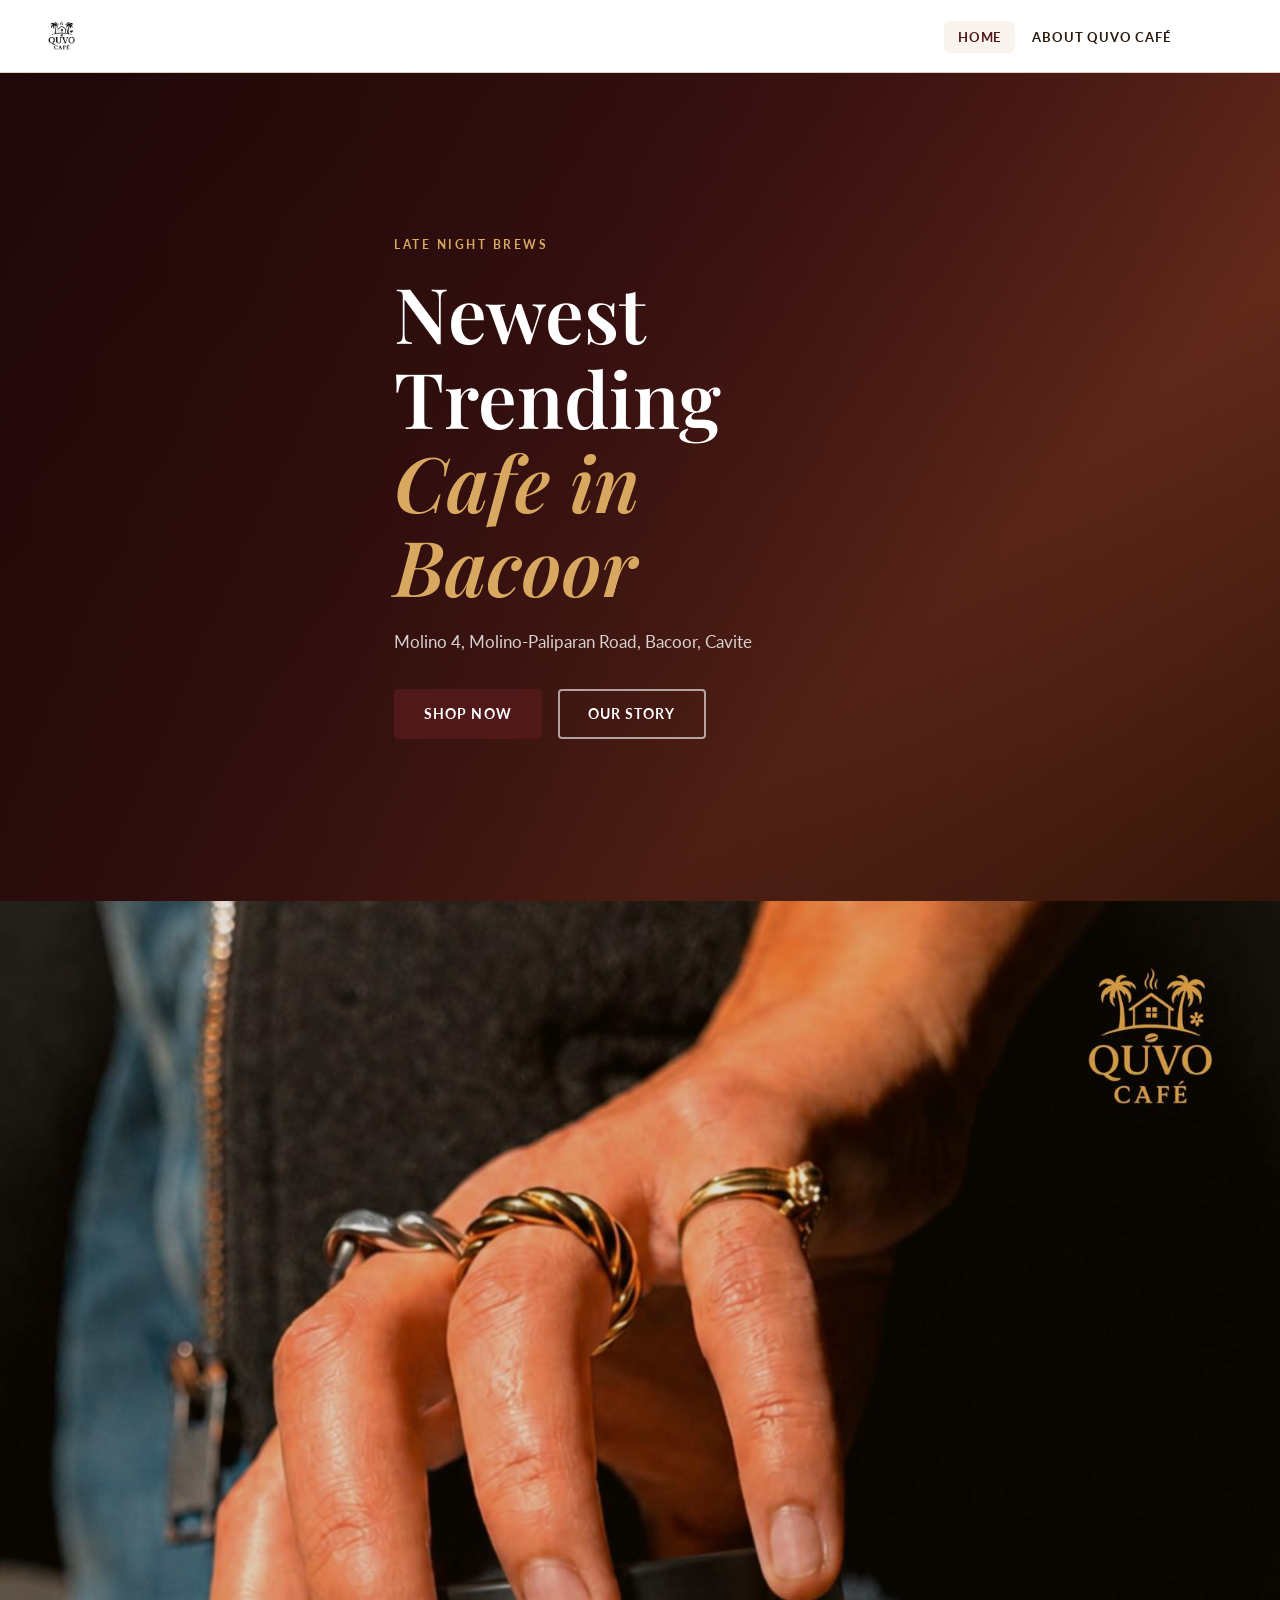
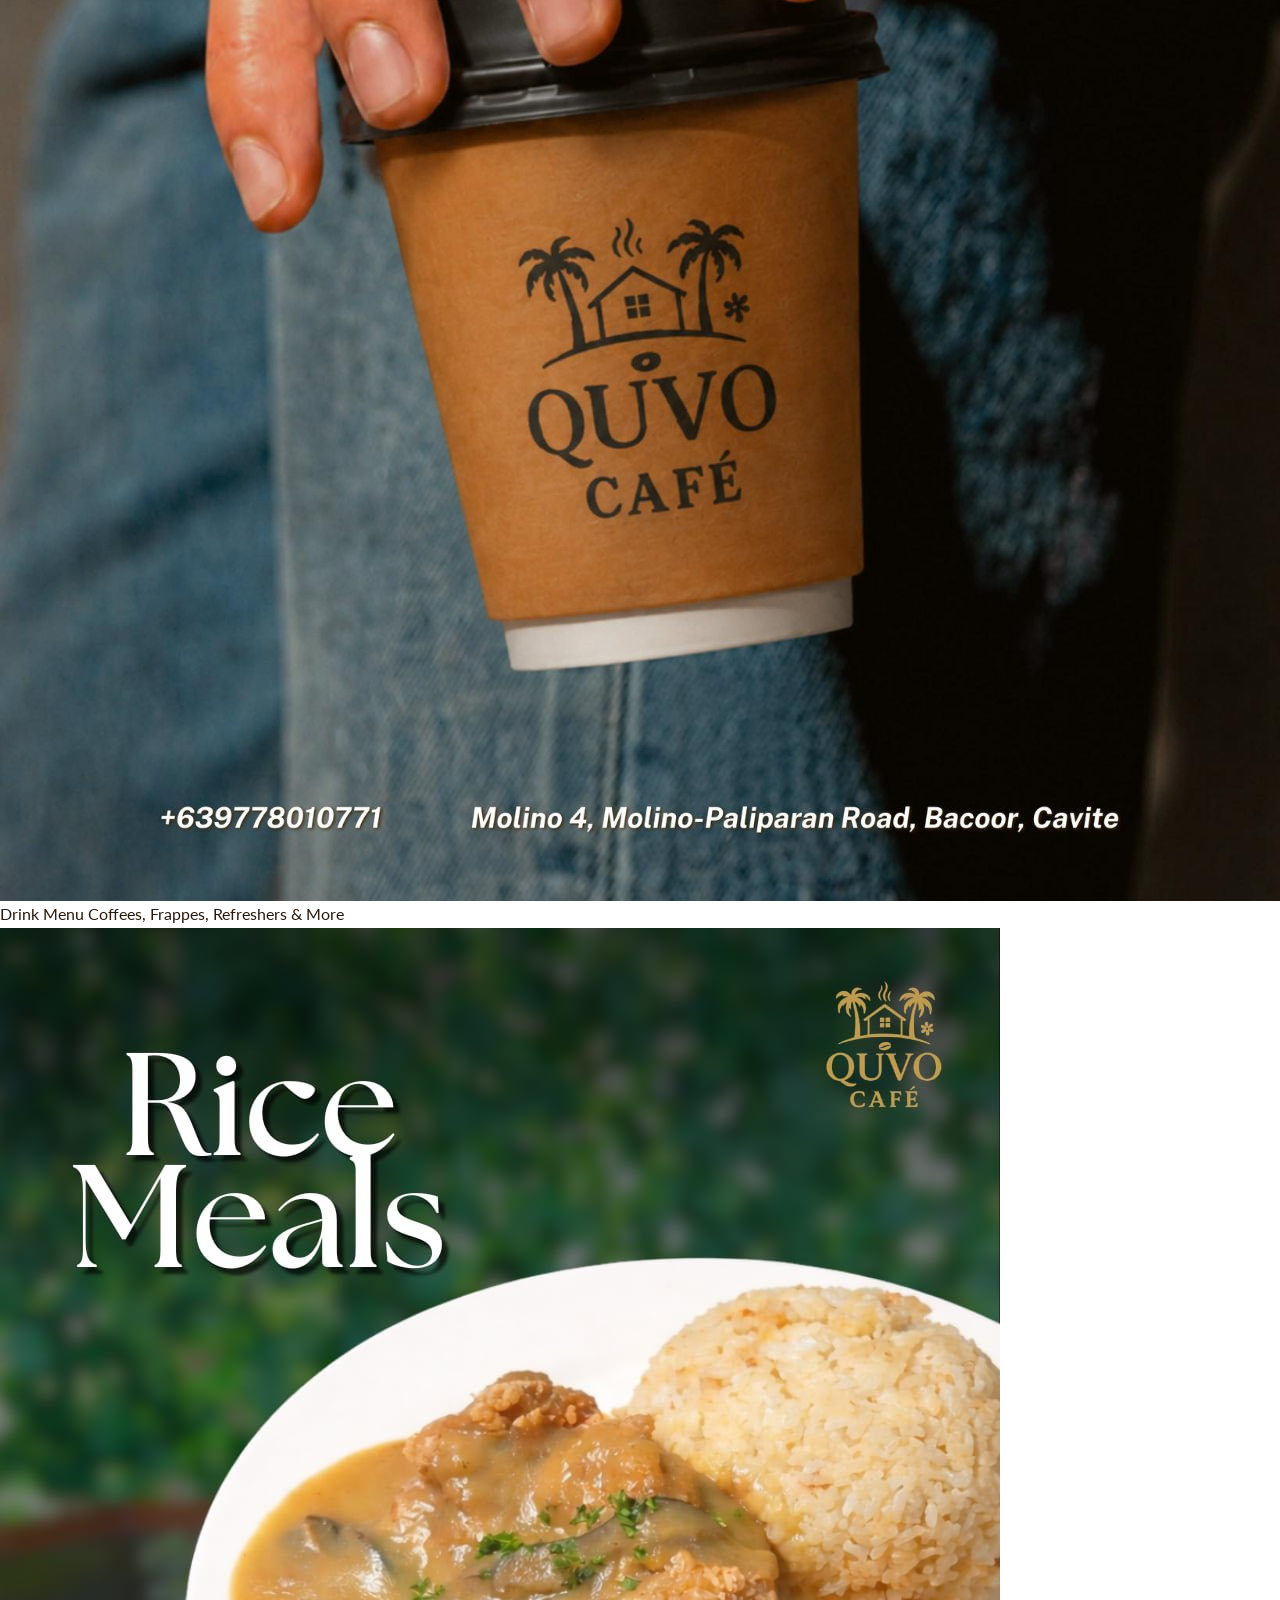
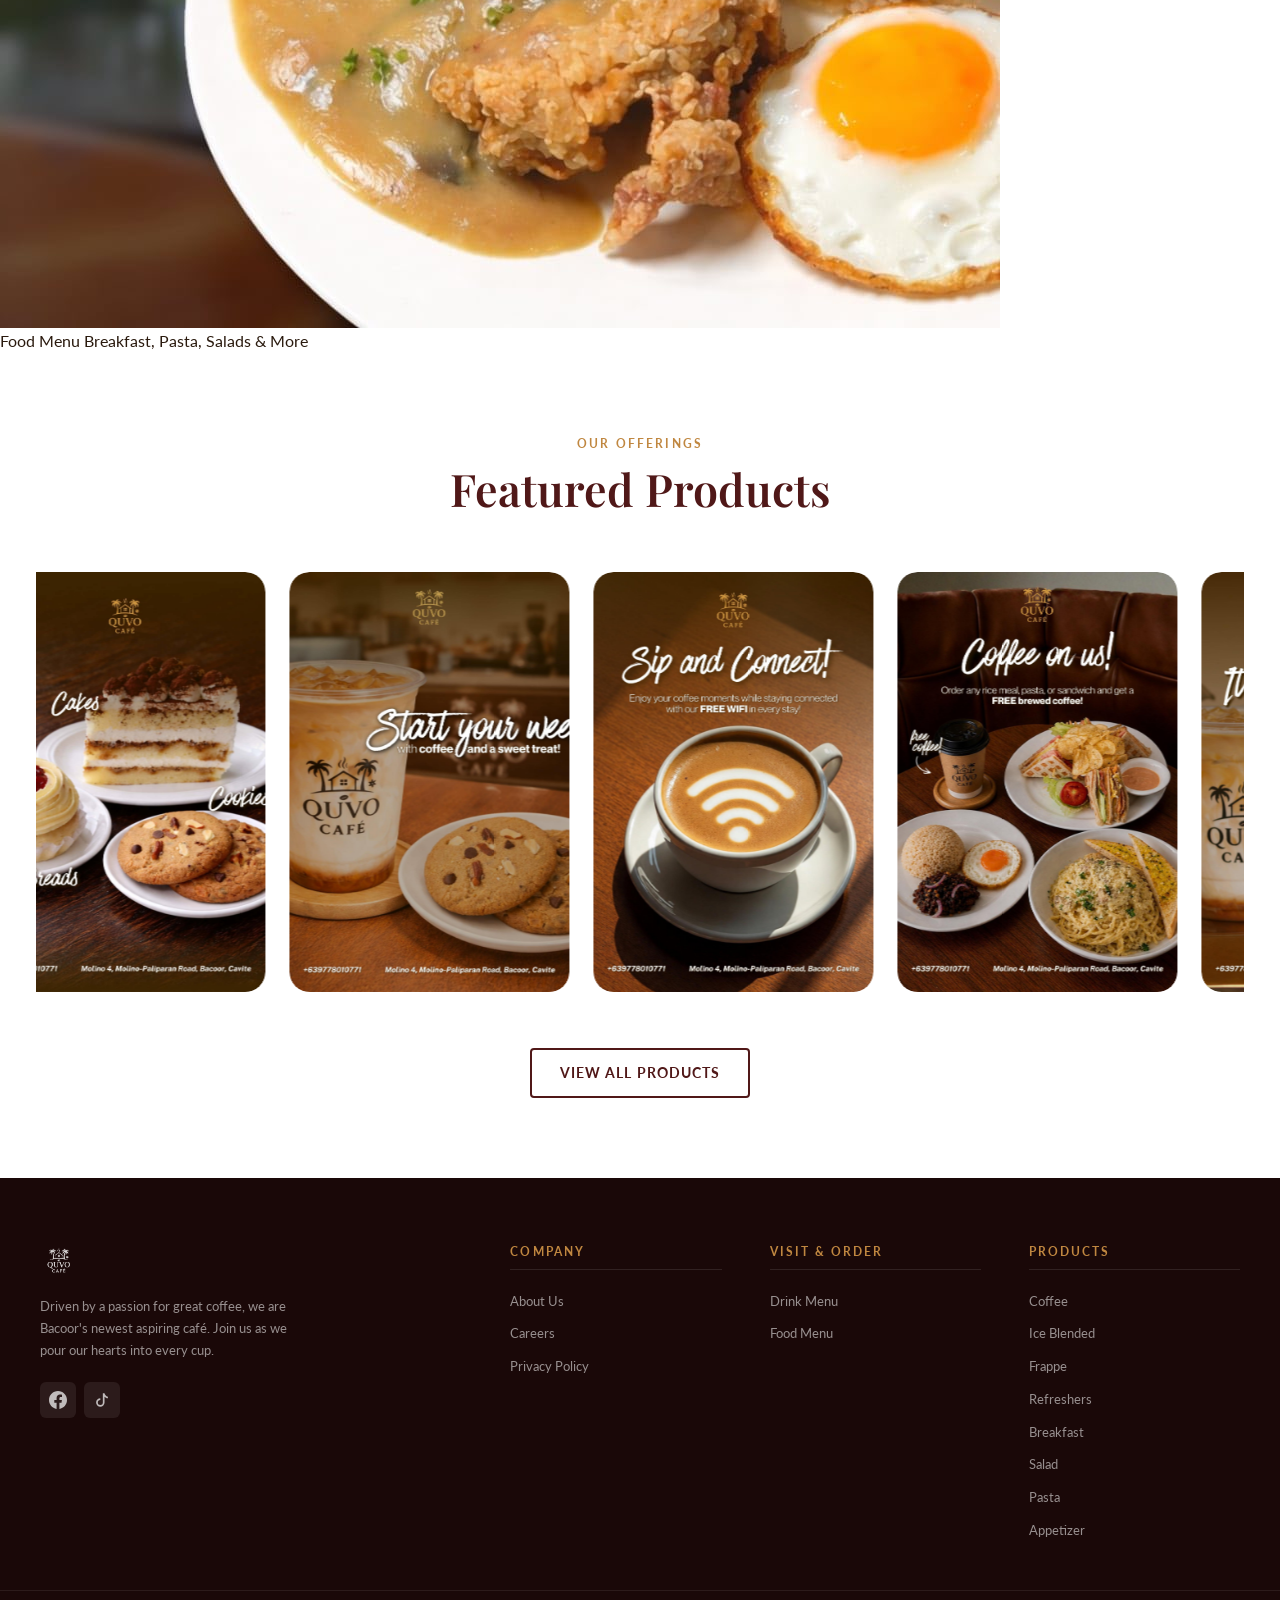
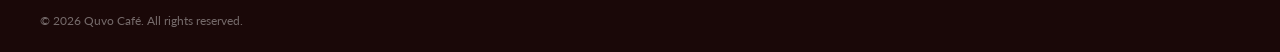
==== commit 6c2e3023: "Update index.html" ====
--- a/index.html
+++ b/index.html
@@ -106,158 +106,40 @@
     </section>
 
     <!-- ─────────────────────────────────────────────
-       SHOP BY CATEGORY GRID
-  ───────────────────────────────────────────── -->
-    <section class="categories-section" id="shop-section">
-      <div class="container">
-        <div class="section-header">
-          <p class="section-eyebrow">Explore</p>
-          <h2 class="section-title">Shop by Category</h2>
-        </div>
-
-        <div class="categories-grid">
-          <a class="cat-card" data-cat="coffee" href="drinkmenu.html">
-            <div class="cat-card__img-wrap">
-              <img
-                src="images/coffee.jpg"
-                alt="Coffee"
-                loading="lazy"
-                onerror="this.parentElement.classList.add('img-placeholder')"
-              />
-            </div>
-            <div class="cat-card__body">
-              <h3>Coffee</h3>
-              <span class="cat-link">Shop Now →</span>
-            </div>
-          </a>
-
-          <a class="cat-card" data-cat="ice_blended" href="drinkmenu.html">
-            <div class="cat-card__img-wrap">
-              <img
-                src="images/iceblend.jpg"
-                alt="Ice Blended"
-                loading="lazy"
-                onerror="this.parentElement.classList.add('img-placeholder')"
-              />
-            </div>
-            <div class="cat-card__body">
-              <h3>Ice Blended</h3>
-              <span class="cat-link">Shop Now →</span>
-            </div>
-          </a>
-
-          <a class="cat-card" data-cat="frappe" href="drinkmenu.html">
-            <div class="cat-card__img-wrap">
-              <img
-                src="images/frappe.jpg"
-                alt="Frappe"
-                loading="lazy"
-                onerror="this.parentElement.classList.add('img-placeholder')"
-              />
-            </div>
-            <div class="cat-card__body">
-              <h3>Frappe</h3>
-              <span class="cat-link">Shop Now →</span>
-            </div>
-          </a>
-
-          <a class="cat-card" data-cat="refreshers" href="drinkmenu.html">
-            <div class="cat-card__img-wrap">
-              <img
-                src="images/refreshers.jpg"
-                alt="Refreshers"
-                loading="lazy"
-                onerror="this.parentElement.classList.add('img-placeholder')"
-              />
-            </div>
-            <div class="cat-card__body">
-              <h3>Refreshers</h3>
-              <span class="cat-link">Shop Now →</span>
-            </div>
-          </a>
-
-          <a class="cat-card" data-cat="breakfast" href="foodmenu.html">
-            <div class="cat-card__img-wrap">
-              <img
-                src="images/breakfast.jpg"
-                alt="Breakfast"
-                loading="lazy"
-                onerror="this.parentElement.classList.add('img-placeholder')"
-              />
-            </div>
-            <div class="cat-card__body">
-              <h3>Breakfast</h3>
-              <span class="cat-link">Shop Now →</span>
-            </div>
-          </a>
-
-          <a class="cat-card" data-cat="salad" href="foodmenu.html">
-            <div class="cat-card__img-wrap">
-              <img
-                src="images/salad.jpg"
-                alt="Salad"
-                loading="lazy"
-                onerror="this.parentElement.classList.add('img-placeholder')"
-              />
-            </div>
-            <div class="cat-card__body">
-              <h3>Salad</h3>
-              <span class="cat-link">Shop Now →</span>
-            </div>
-          </a>
-
-          <a class="cat-card" data-cat="pasta" href="foodmenu.html">
-            <div class="cat-card__img-wrap">
-              <img
-                src="images/pasta.jpg"
-                alt="Pasta"
-                loading="lazy"
-                onerror="this.parentElement.classList.add('img-placeholder')"
-              />
-            </div>
-            <div class="cat-card__body">
-              <h3>Pasta</h3>
-              <span class="cat-link">Shop Now →</span>
-            </div>
-          </a>
-
-          <a class="cat-card" data-cat="appetizer" href="foodmenu.html">
-            <div class="cat-card__img-wrap">
-              <img
-                src="images/appetizer.jpg"
-                alt="Appetizer"
-                loading="lazy"
-                onerror="this.parentElement.classList.add('img-placeholder')"
-              />
-            </div>
-            <div class="cat-card__body">
-              <h3>Appetizer</h3>
-              <span class="cat-link">Shop Now →</span>
-            </div>
-          </a>
-        </div>
-      </div>
+       MENU BANNERS — drink & food side by side
+  ───────────────────────────────────────────── -->
+    <section class="menu-banner-section" id="menus">
+
+      <!-- Drink Menu Banner -->
+      <a href="drinkmenu.html" class="menu-banner-item">
+        <img
+          src="images/coffee.jpg"
+          alt="Drink Menu"
+          class="menu-banner-img"
+        />
+        <div class="menu-banner-overlay"></div>
+        <div class="menu-banner-label-wrap">
+          <span class="menu-banner-label">Drink Menu</span>
+          <span class="menu-banner-sub">Coffees, Frappes, Refreshers &amp; More</span>
+        </div>
+      </a>
+
+      <!-- Food Menu Banner -->
+      <a href="foodmenu.html" class="menu-banner-item">
+        <img
+          src="images/breakfast.jpg"
+          alt="Food Menu"
+          class="menu-banner-img"
+        />
+        <div class="menu-banner-overlay"></div>
+        <div class="menu-banner-label-wrap">
+          <span class="menu-banner-label">Food Menu</span>
+          <span class="menu-banner-sub">Breakfast, Pasta, Salads &amp; More</span>
+        </div>
+      </a>
+
     </section>
-
-    <!-- ─────────────────────────────────────────────
-       MENU CTA STRIP
-  ───────────────────────────────────────────── -->
-    <section class="menu-strip" id="menus">
-      <div class="menu-strip__inner container">
-        <div class="menu-strip__text">
-          <h2>Explore Our In-Store Menu</h2>
-          <p>
-            From signature espresso drinks to refreshing cold brews — find your
-            next favorite.
-          </p>
-        </div>
-        <div class="menu-strip__btns">
-          <a href="drinkmenu.html" class="btn btn--cream">Drink Menu</a>
-          <a href="foodmenu.html" class="btn btn--cream-outline">Food Menu</a>
-        </div>
-      </div>
-    </section>
-
+    
     <!-- ─────────────────────────────────────────────
        FEATURED PRODUCTS — AUTO CAROUSEL
   ───────────────────────────────────────────── -->
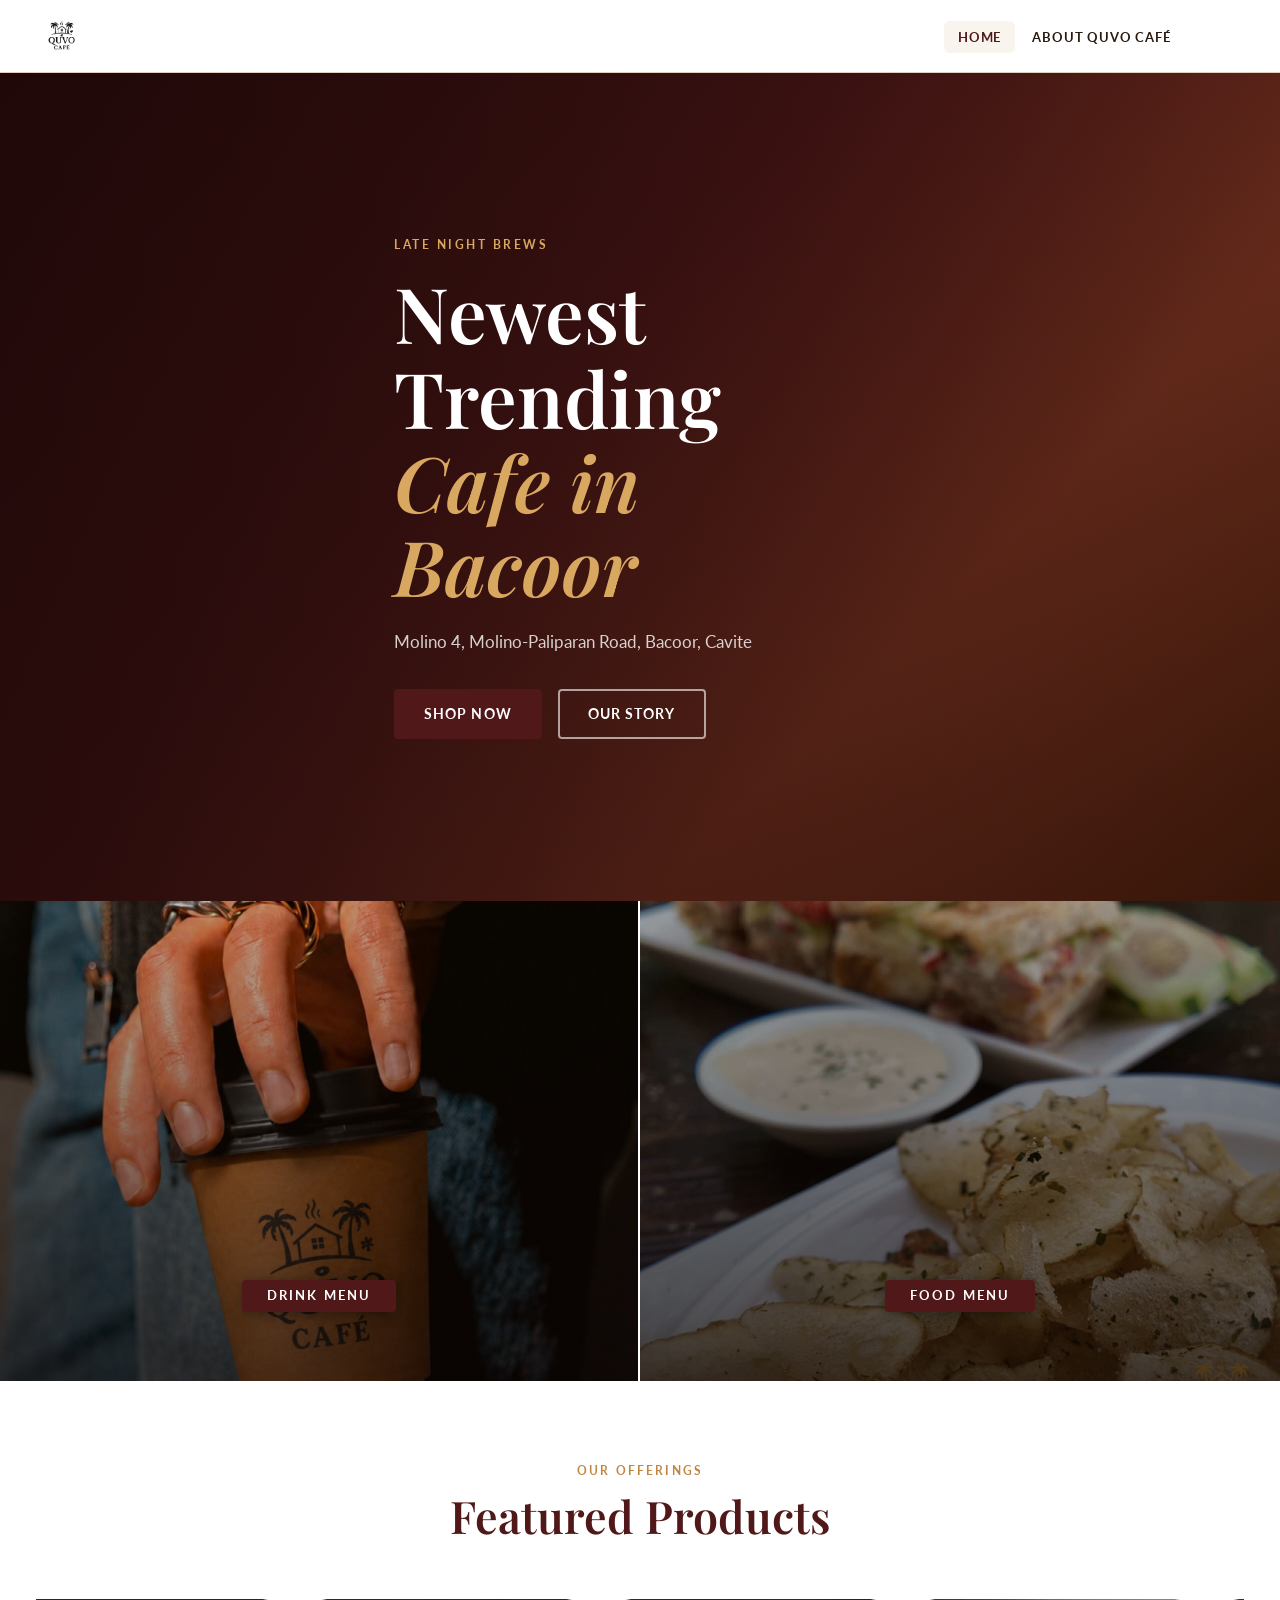
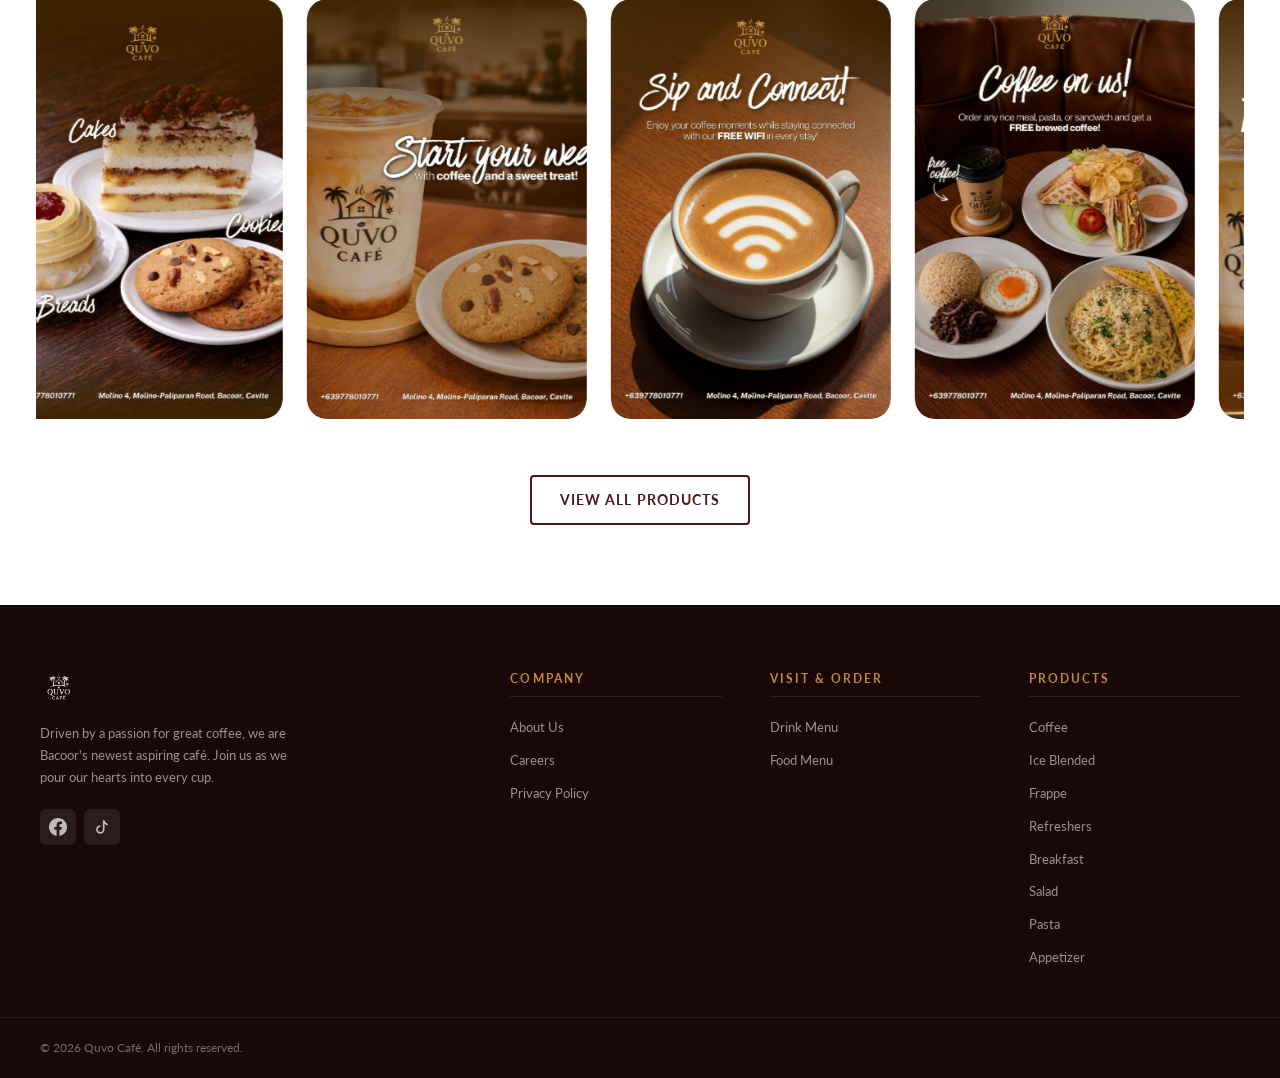
==== commit 1d9671d3: "Update index.html" ====
--- a/index.html
+++ b/index.html
@@ -127,7 +127,7 @@
       <!-- Food Menu Banner -->
       <a href="foodmenu.html" class="menu-banner-item">
         <img
-          src="images/breakfast.jpg"
+          src="images/food.jpg"
           alt="Food Menu"
           class="menu-banner-img"
         />
--- a/css/style.css
+++ b/css/style.css
@@ -518,103 +518,6 @@
   70% { transform: translateX(-50%) translateY(16px); opacity: 0; }
 }
 
-/* ── CATEGORIES SECTION ───────────────────────────────────── */
-.categories-section {
-  padding: 5rem 0 4rem;
-  background: var(--color-cream);
-}
-
-.categories-grid {
-  display: grid;
-  grid-template-columns: repeat(3, 1fr);
-  grid-template-rows: auto auto;
-  gap: 1.25rem;
-}
-
-.cat-card {
-  position: relative;
-  display: block;
-  border-radius: var(--radius-lg);
-  overflow: hidden;
-  background: var(--color-white);
-  box-shadow: var(--shadow-sm);
-  transition: transform var(--transition), box-shadow var(--transition);
-  text-decoration: none;
-}
-.cat-card:hover {
-  transform: translateY(-5px);
-  box-shadow: var(--shadow-lg);
-}
-.cat-card--large {
-  grid-row: 1 / 3;
-}
-
-.cat-card__img-wrap {
-  width: 100%;
-  overflow: hidden;
-}
-.cat-card--large .cat-card__img-wrap { height: 420px; }
-.cat-card .cat-card__img-wrap { height: 190px; }
-
-.cat-card__img-wrap img {
-  width: 100%;
-  height: 100%;
-  object-fit: cover;
-  transition: transform .4s ease;
-}
-.cat-card:hover .cat-card__img-wrap img { transform: scale(1.06); }
-
-.img-placeholder {
-  width: 100%;
-  height: 100%;
-  display: flex;
-  align-items: center;
-  justify-content: center;
-}
-.placeholder-icon { font-size: 2.5rem; }
-
-.cat-card__body {
-  padding: 1.1rem 1.25rem;
-  display: flex;
-  align-items: center;
-  justify-content: space-between;
-}
-.cat-card__body h3 {
-  font-family: var(--font-display);
-  font-size: 1.1rem;
-  font-weight: 600;
-  color: var(--color-primary);
-}
-.cat-link {
-  font-size: .78rem;
-  font-weight: 700;
-  letter-spacing: .06em;
-  text-transform: uppercase;
-  color: var(--color-accent);
-  transition: letter-spacing var(--transition);
-}
-.cat-card:hover .cat-link { letter-spacing: .12em; }
-
-/* ── MENU STRIP ───────────────────────────────────────────── */
-.menu-strip {
-  background: var(--color-primary);
-  padding: 3.5rem 0;
-}
-.menu-strip__inner {
-  display: flex;
-  align-items: center;
-  justify-content: space-between;
-  gap: 2rem;
-  flex-wrap: wrap;
-}
-.menu-strip__text h2 {
-  font-family: var(--font-display);
-  font-size: clamp(1.5rem, 3vw, 2.2rem);
-  color: var(--color-white);
-  margin-bottom: .5rem;
-}
-.menu-strip__text p { color: rgba(255,255,255,.7); font-size: .95rem; }
-.menu-strip__btns { display: flex; gap: 1rem; flex-wrap: wrap; }
 
 /* ── PRODUCTS SECTION ─────────────────────────────────────── */
 .products-section {
@@ -1202,11 +1105,6 @@
 @media (max-width: 900px) {
   .nav-links { display: none; }
   .hamburger { display: flex; }
-  .categories-grid {
-    grid-template-columns: 1fr 1fr;
-  }
-  .cat-card--large { grid-column: span 2; grid-row: auto; }
-  .cat-card--large .cat-card__img-wrap { height: 260px; }
   .story-section { grid-template-columns: 1fr; }
   .story-img-col { padding: 3rem 2rem; min-height: 300px; }
   .story-text-col { padding: 3rem 2rem; }
@@ -1214,16 +1112,9 @@
 
 @media (max-width: 640px) {
   :root { --nav-h: 60px; }
-
-  .categories-grid { grid-template-columns: 1fr; }
-  .cat-card--large { grid-column: auto; }
-  .cat-card--large .cat-card__img-wrap { height: 220px; }
   .partners-grid { grid-template-columns: 1fr 1fr; }
   .footer-grid { grid-template-columns: 1fr; gap: 1.75rem; }
   .footer-bottom-inner { flex-direction: column; text-align: center; }
-
-  .menu-strip__inner { flex-direction: column; text-align: center; }
-  .menu-strip__btns { justify-content: center; }
 
   .order-banner__inner { flex-direction: column; text-align: center; }
   .order-banner__logos { justify-content: center; }
@@ -1320,418 +1211,535 @@
   scroll-margin-top: calc(50vh - 150px); 
 }
 
-
-
-/* ============================================================
-   PAGE HERO  (shared by aboutus, careers, drinkmenu, foodmenu, policy)
-   ============================================================ */
-.page-hero {
-  position: relative;
-  min-height: 380px;
-  display: flex;
-  align-items: center;
-  justify-content: flex-start;
-  overflow: hidden;
-  background: linear-gradient(135deg, #1a0808 0%, #501818 55%, #3d1a08 100%);
-}
-.page-hero__overlay {
-  position: absolute; inset: 0;
-  background: linear-gradient(to right, rgba(20,6,6,.82) 0%, rgba(20,6,6,.4) 100%);
-  z-index: 1;
-}
-/* Hero background image sits behind the overlay */
-.page-hero__overlay img {
-  position: absolute; inset: 0;
-  width: 100%; height: 100%;
-  object-fit: cover;
-  object-position: center;
-  z-index: -1;
-}
-.page-hero__content {
-  position: relative; z-index: 2;
-  padding: 5rem clamp(1.5rem, 5vw, 4rem);
-  max-width: 680px;
-}
-.page-hero__eyebrow {
-  font-size: .72rem; font-weight: 700; letter-spacing: .22em;
-  text-transform: uppercase; color: var(--color-accent-lt);
-  margin-bottom: .75rem; display: block;
-}
-.page-hero__title {
-  font-family: var(--font-display);
-  font-size: clamp(2.2rem, 5vw, 4rem);
-  font-weight: 600; color: #fff; line-height: 1.1; margin-bottom: 1rem;
-}
-.page-hero__title em { font-style: italic; color: var(--color-accent-lt); }
-.page-hero__sub { font-size: 1rem; color: rgba(255,255,255,.75); line-height: 1.7; }
-
-/* ── ABOUT US ─────────────────────────────────────────────── */
-.about-intro {
-  padding: 5rem 0;
-  background: var(--color-white);
-}
-.about-intro__grid {
-  display: grid;
-  grid-template-columns: 1fr 1fr;
-  gap: 4rem;
-  align-items: center;
-}
-.about-intro__img {
-  border-radius: var(--radius-xl);
-  overflow: hidden;
-  aspect-ratio: 4/5;
-  background: linear-gradient(145deg, #f0e8db, #c8a882);
-  display: flex; align-items: center; justify-content: center;
-  box-shadow: var(--shadow-lg);
-}
-.about-intro__img img {
-  width: 100%; height: 100%;
-  object-fit: cover;
-  object-position: center;
-  display: block;
-}
-.about-intro__img-inner { font-size: 6rem; text-align: center; }
-.about-intro__text .section-eyebrow { text-align: left; }
-.about-intro__headline {
-  font-family: var(--font-display);
-  font-size: clamp(1.8rem, 3.5vw, 2.8rem);
-  font-weight: 600; color: var(--color-primary);
-  line-height: 1.2; margin-bottom: 1.5rem;
-}
-.about-intro__headline em { font-style: italic; color: var(--color-accent); }
-.about-intro__body {
-  font-size: .97rem; color: var(--color-text-lt);
-  line-height: 1.8; margin-bottom: 1rem;
-}
-.about-badge {
-  display: inline-flex; align-items: center; gap: .75rem;
-  background: var(--color-primary); color: #fff;
-  border-radius: var(--radius-md); padding: .9rem 1.4rem;
-  margin-top: 1.5rem; box-shadow: var(--shadow-sm);
-}
-.about-badge__num {
-  font-family: var(--font-display); font-size: 2rem; font-weight: 700; line-height: 1;
-}
-.about-badge__label { font-size: .78rem; opacity: .85; line-height: 1.4; }
-
-.values-section {
-  padding: 5rem 0;
-  background: var(--color-cream);
-}
-.values-grid {
-  display: grid;
-  grid-template-columns: repeat(3, 1fr);
-  gap: 1.5rem;
-  margin-top: 3rem;
-}
-.value-img-card {
-  position: relative;
-  border-radius: var(--radius-lg);
-  overflow: hidden;
-  aspect-ratio: 3/4;
-  box-shadow: var(--shadow-md);
-}
-.value-img-card img {
-  width: 100%; height: 100%;
-  object-fit: cover;
-  object-position: center;
-  display: block;
-  transition: transform .4s ease;
-}
-.value-img-card:hover img { transform: scale(1.05); }
-.value-img-card__overlay {
-  position: absolute; inset: 0;
-  background: linear-gradient(to top, rgba(20,6,6,.75) 0%, rgba(20,6,6,.15) 60%, transparent 100%);
-  display: flex; align-items: flex-end;
-  padding: 1.5rem;
-}
-.value-img-card__label {
-  font-family: var(--font-display);
-  font-size: 1.5rem; font-weight: 600;
-  color: #fff; line-height: 1.1;
-  text-shadow: 0 2px 8px rgba(0,0,0,.4);
-}
-
-.community-section {
-  padding: 5rem 0;
-  background: var(--color-white);
-}
-.community-grid {
-  display: grid;
-  grid-template-columns: 1fr 1fr;
-  gap: 4rem;
-  align-items: center;
-}
-.community-text .section-eyebrow { text-align: left; }
-.community-headline {
-  font-family: var(--font-display);
-  font-size: clamp(1.7rem, 3vw, 2.5rem);
-  font-weight: 600; color: var(--color-primary);
-  line-height: 1.2; margin-bottom: 1.25rem;
-}
-.community-body {
-  font-size: .97rem; color: var(--color-text-lt);
-  line-height: 1.8; margin-bottom: 1rem;
-}
-.community-img {
-  border-radius: var(--radius-xl);
-  overflow: hidden;
-  aspect-ratio: 1;
-  background: linear-gradient(145deg, #e8d5c0, #c8a070);
-  display: flex; align-items: center; justify-content: center;
-  box-shadow: var(--shadow-lg); font-size: 5rem;
-}
-
-.hospitality-banner {
-  background: linear-gradient(135deg, #1a0808, #501818, #6b3220);
-  padding: 5rem 0;
-  text-align: center;
-}
-.hospitality-banner h2 {
-  font-family: var(--font-display);
-  font-size: clamp(1.8rem, 4vw, 3.2rem);
-  color: #fff; font-weight: 600; margin-bottom: 1rem;
-  line-height: 1.2;
-}
-.hospitality-banner h2 em { font-style: italic; color: var(--color-accent-lt); }
-.hospitality-banner p { color: rgba(255,255,255,.75); max-width: 560px; margin: 0 auto 2rem; font-size: 1rem; }
-.hospitality-pillars {
-  display: flex; gap: 1.5rem; justify-content: center;
-  flex-wrap: wrap; margin-top: 2.5rem;
-}
-.hosp-pill {
-  background: rgba(255,255,255,.1);
-  border: 1px solid rgba(255,255,255,.2);
-  color: #fff; border-radius: 50px;
-  padding: .75rem 1.5rem;
-  font-size: .85rem; font-weight: 600;
-}
-
-.stats-section {
-  padding: 4rem 0;
-  background: var(--color-cream);
-}
-.stats-grid {
-  display: grid;
-  grid-template-columns: repeat(4, 1fr);
-  gap: 1.5rem;
-  text-align: center;
-}
-.stat-item {
-  padding: 2rem 1rem;
-  background: var(--color-white);
-  border-radius: var(--radius-lg);
-  border: 1px solid var(--color-border);
-}
-.stat-item__num {
-  font-family: var(--font-display);
-  font-size: 2.5rem; font-weight: 700;
-  color: var(--color-primary); line-height: 1;
-  display: block; margin-bottom: .4rem;
-}
-.stat-item__label {
-  font-size: .78rem; font-weight: 700;
-  letter-spacing: .1em; text-transform: uppercase;
-  color: var(--color-muted);
-}
-
-.about-cta {
-  background: var(--color-primary);
-  padding: 4rem 0; text-align: center;
-}
-.about-cta h2 {
-  font-family: var(--font-display);
-  font-size: clamp(1.6rem, 3vw, 2.4rem);
-  color: #fff; margin-bottom: .75rem;
-}
-.about-cta p { color: rgba(255,255,255,.75); margin-bottom: 2rem; }
-.about-cta__btns { display: flex; gap: 1rem; justify-content: center; flex-wrap: wrap; }
-
-/* ── CAREERS ──────────────────────────────────────────────── */
-.careers-intro {
-  padding: 5rem 0;
-  background: var(--color-white);
-  text-align: center;
-}
-.careers-intro p {
-  font-size: 1.05rem; color: var(--color-text-lt);
-  max-width: 640px; margin: 1rem auto 0; line-height: 1.8;
-}
-.why-join {
-  padding: 5rem 0;
-  background: var(--color-cream);
-}
-.why-grid {
-  display: grid;
-  grid-template-columns: repeat(3, 1fr);
-  gap: 1.5rem;
-  margin-top: 3rem;
-}
-.why-card {
-  background: var(--color-white);
-  border-radius: var(--radius-lg);
-  padding: 2.5rem 2rem;
-  text-align: center;
-  border: 1px solid var(--color-border);
-  transition: transform var(--transition), box-shadow var(--transition);
-}
-.why-card:hover { transform: translateY(-5px); box-shadow: var(--shadow-md); }
-.why-icon { font-size: 2.5rem; margin-bottom: 1rem; }
-.why-card h3 { font-family: var(--font-display); font-size: 1.1rem; font-weight: 600; color: var(--color-primary); margin-bottom: .6rem; }
-.why-card p { font-size: .87rem; color: var(--color-text-lt); line-height: 1.7; }
-
-.roles-section {
-  padding: 5rem 0;
-  background: var(--color-white);
-}
-.roles-list {
-  display: flex;
-  flex-direction: column;
-  gap: 1rem;
-  margin-top: 3rem;
-  max-width: 780px;
-  margin-inline: auto;
-}
-.role-card {
-  background: var(--color-cream);
-  border-radius: var(--radius-md);
-  padding: 1.5rem 2rem;
-  border: 1px solid var(--color-border);
-  display: flex;
-  align-items: center;
-  justify-content: space-between;
-  gap: 1.5rem;
-  transition: box-shadow var(--transition), transform var(--transition);
-  flex-wrap: wrap;
-}
-.role-card:hover { box-shadow: var(--shadow-md); transform: translateY(-2px); }
-.role-info { flex: 1; }
-.role-title { font-family: var(--font-display); font-size: 1.1rem; font-weight: 600; color: var(--color-primary); margin-bottom: .3rem; }
-.role-meta { display: flex; gap: .75rem; flex-wrap: wrap; margin-top: .4rem; }
-.role-tag {
-  font-size: .68rem; font-weight: 700; letter-spacing: .08em; text-transform: uppercase;
-  padding: .2rem .65rem; border-radius: var(--radius-sm);
-  background: var(--color-primary); color: #fff;
-}
-.role-tag--type { background: var(--color-accent); }
-.role-desc { font-size: .85rem; color: var(--color-text-lt); margin-top: .5rem; line-height: 1.6; }
-
-.apply-cta {
-  padding: 5rem 0;
-  background: linear-gradient(135deg, #1a0808, #501818, #6b3220);
-  text-align: center;
-}
-.apply-cta h2 { font-family: var(--font-display); font-size: clamp(1.8rem, 4vw, 3rem); color: #fff; margin-bottom: .75rem; }
-.apply-cta p { color: rgba(255,255,255,.75); max-width: 520px; margin: 0 auto 2rem; }
-.apply-form {
-  display: flex;
-  gap: .75rem;
-  justify-content: center;
-  flex-wrap: wrap;
-  max-width: 520px;
-  margin: 0 auto;
-}
-.apply-form input {
-  flex: 1; min-width: 200px;
-  padding: .8rem 1.2rem;
-  border: 2px solid rgba(255,255,255,.3);
-  border-radius: 4px;
-  background: rgba(255,255,255,.1);
-  color: #fff;
-  font-family: var(--font-body); font-size: .9rem;
-  transition: border-color var(--transition), background var(--transition);
-}
-.apply-form input::placeholder { color: rgba(255,255,255,.5); }
-.apply-form input:focus { outline: none; border-color: var(--color-accent); background: rgba(255,255,255,.15); }
-.apply-success { color: var(--color-accent-lt); font-size: .88rem; margin-top: .75rem; min-height: 1.2rem; }
-.apply-note { font-size: .78rem; color: rgba(255,255,255,.45); margin-top: .6rem; }
-
-/* ── MENU PAGES (drink & food) ────────────────────────────── */
-.menu-display-section {
-  padding: 4rem clamp(1rem, 5vw, 3rem);
-  background: var(--color-white);
-  display: flex;
-  justify-content: center;
-  align-items: center;
-}
-.menu-image-container {
-  max-width: 1000px;
-  width: 100%;
-  margin: 0 auto;
-  border-radius: var(--radius-lg);
-  box-shadow: 0 15px 35px rgba(0,0,0,.15);
-  overflow: hidden;
-  background: linear-gradient(145deg, #f5e6d3, #d4a070);
-  transition: transform .3s ease;
-}
-.menu-image-container img {
-  width: 100%;
-  height: auto;
-  display: block;
-}
-
-/* ── PRIVACY POLICY ───────────────────────────────────────── */
-.policy-section {
-  padding: 1rem 0 5rem;
-  background: var(--color-cream);
-}
-.policy-wrap {
-  max-width: 900px;
-  margin: 0 auto;
-  padding: 3.5rem clamp(1.5rem, 5vw, 4rem);
-}
-.policy-updated {
-  font-size: .78rem; color: var(--color-muted);
-  margin-bottom: 2rem;
-  padding-bottom: 1rem;
-  border-bottom: 1px solid var(--color-border);
-}
-.policy-intro {
-  font-size: 1rem; color: var(--color-text-lt);
-  line-height: 1.8; margin-bottom: 2.5rem;
-}
-.policy-block { margin-bottom: 2.5rem; }
-.policy-block h2 {
-  font-family: var(--font-display);
-  font-size: 1.3rem; font-weight: 600;
-  color: var(--color-primary);
-  margin-bottom: .75rem;
-  padding-bottom: .5rem;
-  border-bottom: 2px solid var(--color-accent);
-  display: inline-block;
-}
-.policy-block p {
-  font-size: .93rem; color: var(--color-text-lt);
-  line-height: 1.85; margin-bottom: .75rem;
-}
-.policy-block ul {
-  list-style: disc;
-  padding-left: 1.5rem;
-  margin-top: .5rem;
-}
-.policy-block ul li {
-  font-size: .93rem; color: var(--color-text-lt);
-  line-height: 1.75; margin-bottom: .4rem;
-}
-.policy-block strong { color: var(--color-text); }
-.policy-block a { color: var(--color-primary); text-decoration: underline; }
-.policy-block a:hover { color: var(--color-accent); }
-
-/* ── PAGE-SPECIFIC RESPONSIVE ─────────────────────────────── */
-@media (max-width: 900px) {
-  .about-intro__grid  { grid-template-columns: 1fr; }
-  .community-grid     { grid-template-columns: 1fr; }
-  .values-grid        { grid-template-columns: 1fr; }
-  .stats-grid         { grid-template-columns: repeat(2, 1fr); }
-  .why-grid           { grid-template-columns: 1fr; }
-}
-@media (max-width: 640px) {
-  .values-grid        { grid-template-columns: 1fr; }
-  .value-img-card     { aspect-ratio: 16/9; }
-  .page-hero          { min-height: 280px; }
-  .role-card          { flex-direction: column; align-items: flex-start; }
-}
-@media (max-width: 540px) {
-  .stats-grid         { grid-template-columns: 1fr 1fr; }
-  .page-hero          { min-height: 280px; }
-}
+
+
+/* ============================================================
+   PAGE HERO  (shared by aboutus, careers, drinkmenu, foodmenu, policy)
+   ============================================================ */
+.page-hero {
+  position: relative;
+  min-height: 380px;
+  display: flex;
+  align-items: center;
+  justify-content: flex-start;
+  overflow: hidden;
+  background: linear-gradient(135deg, #1a0808 0%, #501818 55%, #3d1a08 100%);
+}
+.page-hero__overlay {
+  position: absolute; inset: 0;
+  background: linear-gradient(to right, rgba(20,6,6,.82) 0%, rgba(20,6,6,.4) 100%);
+  z-index: 1;
+}
+/* Hero background image sits behind the overlay */
+.page-hero__overlay img {
+  position: absolute; inset: 0;
+  width: 100%; height: 100%;
+  object-fit: cover;
+  object-position: center;
+  z-index: -1;
+}
+.page-hero__content {
+  position: relative; z-index: 2;
+  padding: 5rem clamp(1.5rem, 5vw, 4rem);
+  max-width: 680px;
+}
+.page-hero__eyebrow {
+  font-size: .72rem; font-weight: 700; letter-spacing: .22em;
+  text-transform: uppercase; color: var(--color-accent-lt);
+  margin-bottom: .75rem; display: block;
+}
+.page-hero__title {
+  font-family: var(--font-display);
+  font-size: clamp(2.2rem, 5vw, 4rem);
+  font-weight: 600; color: #fff; line-height: 1.1; margin-bottom: 1rem;
+}
+.page-hero__title em { font-style: italic; color: var(--color-accent-lt); }
+.page-hero__sub { font-size: 1rem; color: rgba(255,255,255,.75); line-height: 1.7; }
+
+/* ── ABOUT US ─────────────────────────────────────────────── */
+.about-intro {
+  padding: 5rem 0;
+  background: var(--color-white);
+}
+.about-intro__grid {
+  display: grid;
+  grid-template-columns: 1fr 1fr;
+  gap: 4rem;
+  align-items: center;
+}
+.about-intro__img {
+  border-radius: var(--radius-xl);
+  overflow: hidden;
+  aspect-ratio: 4/5;
+  background: linear-gradient(145deg, #f0e8db, #c8a882);
+  display: flex; align-items: center; justify-content: center;
+  box-shadow: var(--shadow-lg);
+}
+.about-intro__img img {
+  width: 100%; height: 100%;
+  object-fit: cover;
+  object-position: center;
+  display: block;
+}
+.about-intro__img-inner { font-size: 6rem; text-align: center; }
+.about-intro__text .section-eyebrow { text-align: left; }
+.about-intro__headline {
+  font-family: var(--font-display);
+  font-size: clamp(1.8rem, 3.5vw, 2.8rem);
+  font-weight: 600; color: var(--color-primary);
+  line-height: 1.2; margin-bottom: 1.5rem;
+}
+.about-intro__headline em { font-style: italic; color: var(--color-accent); }
+.about-intro__body {
+  font-size: .97rem; color: var(--color-text-lt);
+  line-height: 1.8; margin-bottom: 1rem;
+}
+.about-badge {
+  display: inline-flex; align-items: center; gap: .75rem;
+  background: var(--color-primary); color: #fff;
+  border-radius: var(--radius-md); padding: .9rem 1.4rem;
+  margin-top: 1.5rem; box-shadow: var(--shadow-sm);
+}
+.about-badge__num {
+  font-family: var(--font-display); font-size: 2rem; font-weight: 700; line-height: 1;
+}
+.about-badge__label { font-size: .78rem; opacity: .85; line-height: 1.4; }
+
+.values-section {
+  padding: 5rem 0;
+  background: var(--color-cream);
+}
+.values-grid {
+  display: grid;
+  grid-template-columns: repeat(3, 1fr);
+  gap: 1.5rem;
+  margin-top: 3rem;
+}
+.value-img-card {
+  position: relative;
+  border-radius: var(--radius-lg);
+  overflow: hidden;
+  aspect-ratio: 3/4;
+  box-shadow: var(--shadow-md);
+}
+.value-img-card img {
+  width: 100%; height: 100%;
+  object-fit: cover;
+  object-position: center;
+  display: block;
+  transition: transform .4s ease;
+}
+.value-img-card:hover img { transform: scale(1.05); }
+.value-img-card__overlay {
+  position: absolute; inset: 0;
+  background: linear-gradient(to top, rgba(20,6,6,.75) 0%, rgba(20,6,6,.15) 60%, transparent 100%);
+  display: flex; align-items: flex-end;
+  padding: 1.5rem;
+}
+.value-img-card__label {
+  font-family: var(--font-display);
+  font-size: 1.5rem; font-weight: 600;
+  color: #fff; line-height: 1.1;
+  text-shadow: 0 2px 8px rgba(0,0,0,.4);
+}
+
+.community-section {
+  padding: 5rem 0;
+  background: var(--color-white);
+}
+.community-grid {
+  display: grid;
+  grid-template-columns: 1fr 1fr;
+  gap: 4rem;
+  align-items: center;
+}
+.community-text .section-eyebrow { text-align: left; }
+.community-headline {
+  font-family: var(--font-display);
+  font-size: clamp(1.7rem, 3vw, 2.5rem);
+  font-weight: 600; color: var(--color-primary);
+  line-height: 1.2; margin-bottom: 1.25rem;
+}
+.community-body {
+  font-size: .97rem; color: var(--color-text-lt);
+  line-height: 1.8; margin-bottom: 1rem;
+}
+.community-img {
+  border-radius: var(--radius-xl);
+  overflow: hidden;
+  aspect-ratio: 1;
+  background: linear-gradient(145deg, #e8d5c0, #c8a070);
+  display: flex; align-items: center; justify-content: center;
+  box-shadow: var(--shadow-lg); font-size: 5rem;
+}
+
+.hospitality-banner {
+  background: linear-gradient(135deg, #1a0808, #501818, #6b3220);
+  padding: 5rem 0;
+  text-align: center;
+}
+.hospitality-banner h2 {
+  font-family: var(--font-display);
+  font-size: clamp(1.8rem, 4vw, 3.2rem);
+  color: #fff; font-weight: 600; margin-bottom: 1rem;
+  line-height: 1.2;
+}
+.hospitality-banner h2 em { font-style: italic; color: var(--color-accent-lt); }
+.hospitality-banner p { color: rgba(255,255,255,.75); max-width: 560px; margin: 0 auto 2rem; font-size: 1rem; }
+.hospitality-pillars {
+  display: flex; gap: 1.5rem; justify-content: center;
+  flex-wrap: wrap; margin-top: 2.5rem;
+}
+.hosp-pill {
+  background: rgba(255,255,255,.1);
+  border: 1px solid rgba(255,255,255,.2);
+  color: #fff; border-radius: 50px;
+  padding: .75rem 1.5rem;
+  font-size: .85rem; font-weight: 600;
+}
+
+.stats-section {
+  padding: 4rem 0;
+  background: var(--color-cream);
+}
+.stats-grid {
+  display: grid;
+  grid-template-columns: repeat(4, 1fr);
+  gap: 1.5rem;
+  text-align: center;
+}
+.stat-item {
+  padding: 2rem 1rem;
+  background: var(--color-white);
+  border-radius: var(--radius-lg);
+  border: 1px solid var(--color-border);
+}
+.stat-item__num {
+  font-family: var(--font-display);
+  font-size: 2.5rem; font-weight: 700;
+  color: var(--color-primary); line-height: 1;
+  display: block; margin-bottom: .4rem;
+}
+.stat-item__label {
+  font-size: .78rem; font-weight: 700;
+  letter-spacing: .1em; text-transform: uppercase;
+  color: var(--color-muted);
+}
+
+.about-cta {
+  background: var(--color-primary);
+  padding: 4rem 0; text-align: center;
+}
+.about-cta h2 {
+  font-family: var(--font-display);
+  font-size: clamp(1.6rem, 3vw, 2.4rem);
+  color: #fff; margin-bottom: .75rem;
+}
+.about-cta p { color: rgba(255,255,255,.75); margin-bottom: 2rem; }
+.about-cta__btns { display: flex; gap: 1rem; justify-content: center; flex-wrap: wrap; }
+
+/* ── CAREERS ──────────────────────────────────────────────── */
+.careers-intro {
+  padding: 5rem 0;
+  background: var(--color-white);
+  text-align: center;
+}
+.careers-intro p {
+  font-size: 1.05rem; color: var(--color-text-lt);
+  max-width: 640px; margin: 1rem auto 0; line-height: 1.8;
+}
+.why-join {
+  padding: 5rem 0;
+  background: var(--color-cream);
+}
+.why-grid {
+  display: grid;
+  grid-template-columns: repeat(3, 1fr);
+  gap: 1.5rem;
+  margin-top: 3rem;
+}
+.why-card {
+  background: var(--color-white);
+  border-radius: var(--radius-lg);
+  padding: 2.5rem 2rem;
+  text-align: center;
+  border: 1px solid var(--color-border);
+  transition: transform var(--transition), box-shadow var(--transition);
+}
+.why-card:hover { transform: translateY(-5px); box-shadow: var(--shadow-md); }
+.why-icon { font-size: 2.5rem; margin-bottom: 1rem; }
+.why-card h3 { font-family: var(--font-display); font-size: 1.1rem; font-weight: 600; color: var(--color-primary); margin-bottom: .6rem; }
+.why-card p { font-size: .87rem; color: var(--color-text-lt); line-height: 1.7; }
+
+.roles-section {
+  padding: 5rem 0;
+  background: var(--color-white);
+}
+.roles-list {
+  display: flex;
+  flex-direction: column;
+  gap: 1rem;
+  margin-top: 3rem;
+  max-width: 780px;
+  margin-inline: auto;
+}
+.role-card {
+  background: var(--color-cream);
+  border-radius: var(--radius-md);
+  padding: 1.5rem 2rem;
+  border: 1px solid var(--color-border);
+  display: flex;
+  align-items: center;
+  justify-content: space-between;
+  gap: 1.5rem;
+  transition: box-shadow var(--transition), transform var(--transition);
+  flex-wrap: wrap;
+}
+.role-card:hover { box-shadow: var(--shadow-md); transform: translateY(-2px); }
+.role-info { flex: 1; }
+.role-title { font-family: var(--font-display); font-size: 1.1rem; font-weight: 600; color: var(--color-primary); margin-bottom: .3rem; }
+.role-meta { display: flex; gap: .75rem; flex-wrap: wrap; margin-top: .4rem; }
+.role-tag {
+  font-size: .68rem; font-weight: 700; letter-spacing: .08em; text-transform: uppercase;
+  padding: .2rem .65rem; border-radius: var(--radius-sm);
+  background: var(--color-primary); color: #fff;
+}
+.role-tag--type { background: var(--color-accent); }
+.role-desc { font-size: .85rem; color: var(--color-text-lt); margin-top: .5rem; line-height: 1.6; }
+
+.apply-cta {
+  padding: 5rem 0;
+  background: linear-gradient(135deg, #1a0808, #501818, #6b3220);
+  text-align: center;
+}
+.apply-cta h2 { font-family: var(--font-display); font-size: clamp(1.8rem, 4vw, 3rem); color: #fff; margin-bottom: .75rem; }
+.apply-cta p { color: rgba(255,255,255,.75); max-width: 520px; margin: 0 auto 2rem; }
+.apply-form {
+  display: flex;
+  gap: .75rem;
+  justify-content: center;
+  flex-wrap: wrap;
+  max-width: 520px;
+  margin: 0 auto;
+}
+.apply-form input {
+  flex: 1; min-width: 200px;
+  padding: .8rem 1.2rem;
+  border: 2px solid rgba(255,255,255,.3);
+  border-radius: 4px;
+  background: rgba(255,255,255,.1);
+  color: #fff;
+  font-family: var(--font-body); font-size: .9rem;
+  transition: border-color var(--transition), background var(--transition);
+}
+.apply-form input::placeholder { color: rgba(255,255,255,.5); }
+.apply-form input:focus { outline: none; border-color: var(--color-accent); background: rgba(255,255,255,.15); }
+.apply-success { color: var(--color-accent-lt); font-size: .88rem; margin-top: .75rem; min-height: 1.2rem; }
+.apply-note { font-size: .78rem; color: rgba(255,255,255,.45); margin-top: .6rem; }
+
+/* ── MENU PAGES (drink & food) ────────────────────────────── */
+.menu-display-section {
+  padding: 4rem clamp(1rem, 5vw, 3rem);
+  background: var(--color-white);
+  display: flex;
+  justify-content: center;
+  align-items: center;
+}
+.menu-image-container {
+  max-width: 1000px;
+  width: 100%;
+  margin: 0 auto;
+  border-radius: var(--radius-lg);
+  box-shadow: 0 15px 35px rgba(0,0,0,.15);
+  overflow: hidden;
+  background: linear-gradient(145deg, #f5e6d3, #d4a070);
+  transition: transform .3s ease;
+}
+.menu-image-container img {
+  width: 100%;
+  height: auto;
+  display: block;
+}
+
+/* ── PRIVACY POLICY ───────────────────────────────────────── */
+.policy-section {
+  padding: 1rem 0 5rem;
+  background: var(--color-cream);
+}
+.policy-wrap {
+  max-width: 900px;
+  margin: 0 auto;
+  padding: 3.5rem clamp(1.5rem, 5vw, 4rem);
+}
+.policy-updated {
+  font-size: .78rem; color: var(--color-muted);
+  margin-bottom: 2rem;
+  padding-bottom: 1rem;
+  border-bottom: 1px solid var(--color-border);
+}
+.policy-intro {
+  font-size: 1rem; color: var(--color-text-lt);
+  line-height: 1.8; margin-bottom: 2.5rem;
+}
+.policy-block { margin-bottom: 2.5rem; }
+.policy-block h2 {
+  font-family: var(--font-display);
+  font-size: 1.3rem; font-weight: 600;
+  color: var(--color-primary);
+  margin-bottom: .75rem;
+  padding-bottom: .5rem;
+  border-bottom: 2px solid var(--color-accent);
+  display: inline-block;
+}
+.policy-block p {
+  font-size: .93rem; color: var(--color-text-lt);
+  line-height: 1.85; margin-bottom: .75rem;
+}
+.policy-block ul {
+  list-style: disc;
+  padding-left: 1.5rem;
+  margin-top: .5rem;
+}
+.policy-block ul li {
+  font-size: .93rem; color: var(--color-text-lt);
+  line-height: 1.75; margin-bottom: .4rem;
+}
+.policy-block strong { color: var(--color-text); }
+.policy-block a { color: var(--color-primary); text-decoration: underline; }
+.policy-block a:hover { color: var(--color-accent); }
+
+/* ── PAGE-SPECIFIC RESPONSIVE ─────────────────────────────── */
+@media (max-width: 900px) {
+  .about-intro__grid  { grid-template-columns: 1fr; }
+  .community-grid     { grid-template-columns: 1fr; }
+  .values-grid        { grid-template-columns: 1fr; }
+  .stats-grid         { grid-template-columns: repeat(2, 1fr); }
+  .why-grid           { grid-template-columns: 1fr; }
+}
+@media (max-width: 640px) {
+  .values-grid        { grid-template-columns: 1fr; }
+  .value-img-card     { aspect-ratio: 16/9; }
+  .page-hero          { min-height: 280px; }
+  .role-card          { flex-direction: column; align-items: flex-start; }
+}
+@media (max-width: 540px) {
+  .stats-grid         { grid-template-columns: 1fr 1fr; }
+  .page-hero          { min-height: 280px; }
+}
+
+
+/* ── MENU BANNER SECTION ──────────────────────────────────── */
+.menu-banner-section {
+  display: grid;
+  grid-template-columns: 1fr 1fr;
+  width: 100%;
+  line-height: 0;
+}
+
+.menu-banner-item {
+  position: relative;
+  display: block;
+  overflow: hidden;
+  height: 480px;
+  text-decoration: none;
+}
+
+.menu-banner-img {
+  width: 100%;
+  height: 100%;
+  object-fit: cover;
+  object-position: center;
+  display: block;
+  transition: transform .6s ease;
+}
+
+.menu-banner-item:hover .menu-banner-img {
+  transform: scale(1.06);
+}
+
+/* Dark gradient — heavier at bottom so label pops */
+.menu-banner-overlay {
+  position: absolute;
+  inset: 0;
+  background: linear-gradient(
+    to bottom,
+    rgba(10,3,3,.15) 0%,
+    rgba(10,3,3,.65) 100%
+  );
+  transition: background var(--transition);
+}
+
+.menu-banner-item:hover .menu-banner-overlay {
+  background: linear-gradient(
+    to bottom,
+    rgba(10,3,3,.25) 0%,
+    rgba(10,3,3,.75) 100%
+  );
+}
+
+/* Label block — sits at the bottom center */
+.menu-banner-label-wrap {
+  position: absolute;
+  bottom: 0; left: 0; right: 0;
+  padding: 2.5rem 2rem;
+  display: flex;
+  flex-direction: column;
+  align-items: center;
+  gap: .6rem;
+  text-align: center;
+}
+
+.menu-banner-label {
+  display: inline-block;
+  background: var(--color-primary);
+  color: #fff;
+  font-family: var(--font-body);
+  font-size: .8rem;
+  font-weight: 700;
+  letter-spacing: .16em;
+  text-transform: uppercase;
+  padding: .6rem 1.6rem;
+  border-radius: 4px;
+  box-shadow: 0 2px 14px rgba(0,0,0,.4);
+  transition: background var(--transition), transform var(--transition);
+  line-height: 1;
+}
+
+.menu-banner-item:hover .menu-banner-label {
+  background: var(--color-accent);
+  transform: translateY(-2px);
+}
+
+.menu-banner-sub {
+  font-family: var(--font-body);
+  font-size: .82rem;
+  color: rgba(255,255,255,.82);
+  letter-spacing: .04em;
+  line-height: 1.5;
+  text-shadow: 0 1px 6px rgba(0,0,0,.6);
+  /* hidden by default, slides up on hover */
+  opacity: 0;
+  transform: translateY(6px);
+  transition: opacity var(--transition), transform var(--transition);
+}
+
+.menu-banner-item:hover .menu-banner-sub {
+  opacity: 1;
+  transform: translateY(0);
+}
+
+/* Thin divider between the two panels */
+.menu-banner-item:first-child {
+  border-right: 2px solid rgba(255,255,255,.15);
+}
+
+@media (max-width: 768px) {
+  .menu-banner-section { grid-template-columns: 1fr; }
+  .menu-banner-item { height: 320px; }
+  .menu-banner-item:first-child { border-right: none; border-bottom: 2px solid rgba(255,255,255,.15); }
+  .menu-banner-sub { opacity: 1; transform: none; }
+}
+
+@media (max-width: 480px) {
+  .menu-banner-item { height: 260px; }
+}
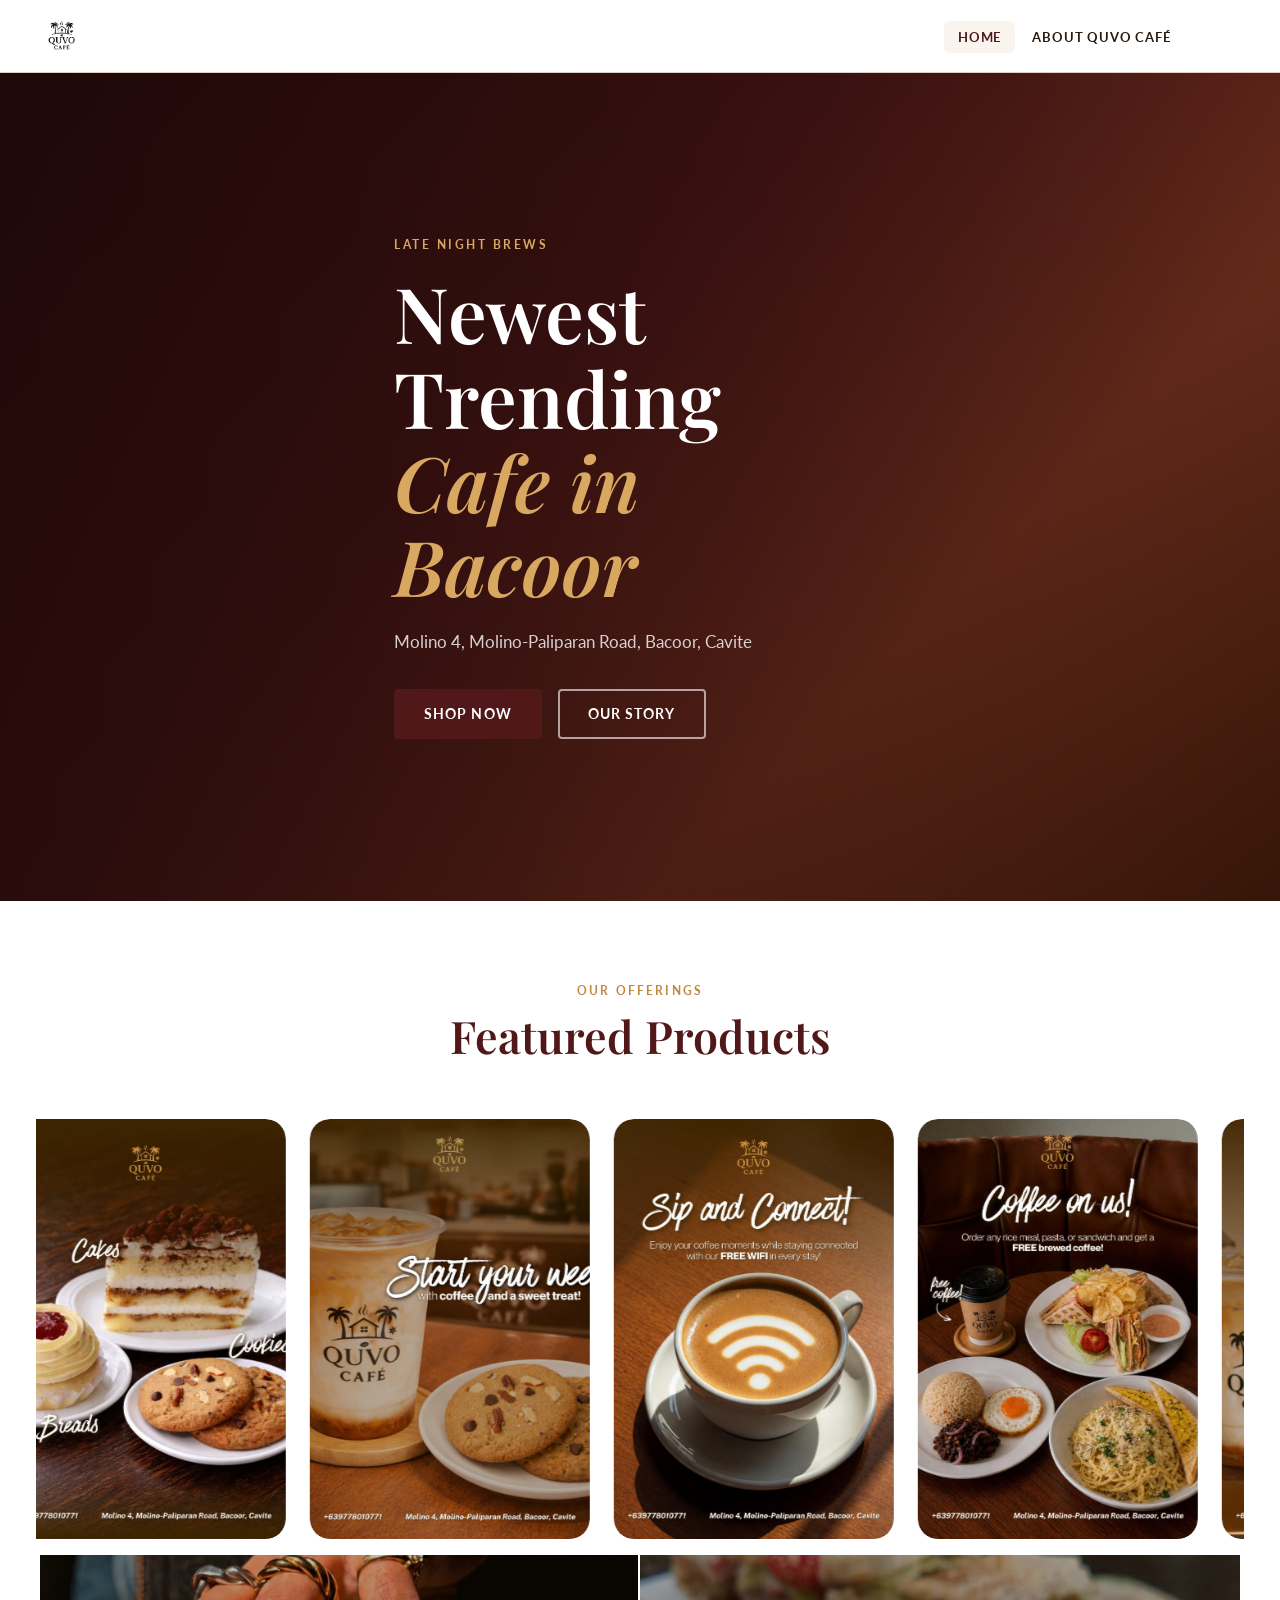
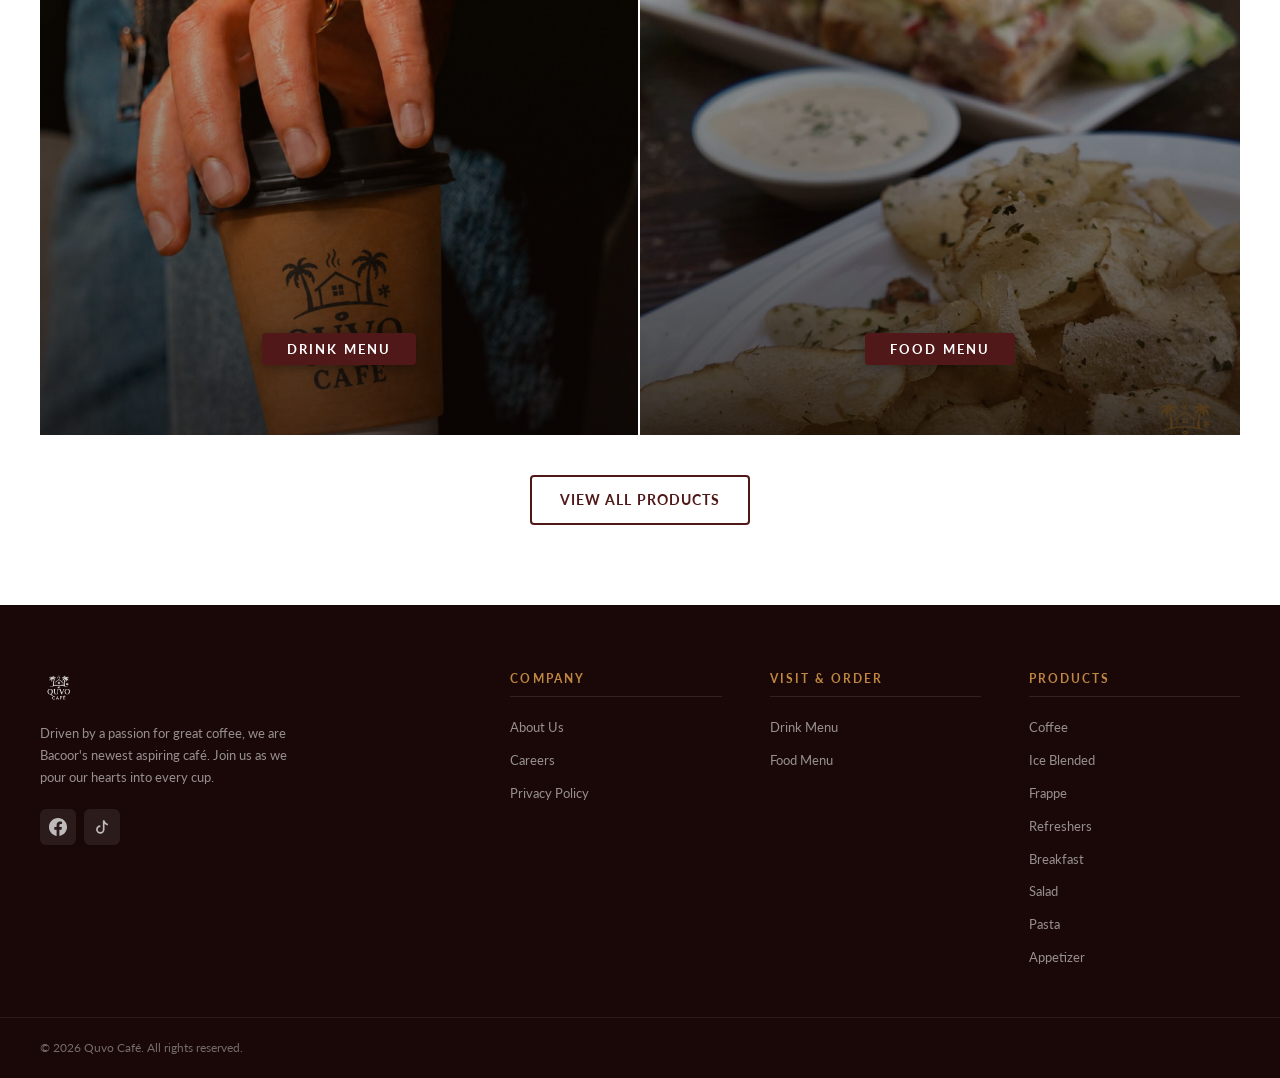
==== commit e94e8e89: "Update index.html" ====
--- a/index.html
+++ b/index.html
@@ -106,6 +106,168 @@
     </section>
 
     <!-- ─────────────────────────────────────────────
+       FEATURED PRODUCTS — AUTO CAROUSEL
+  ───────────────────────────────────────────── -->
+    <section class="products-section">
+      <div class="container">
+        <div class="section-header">
+          <p class="section-eyebrow">Our Offerings</p>
+          <h2 class="section-title">Featured Products</h2>
+        </div>
+
+        <div id="productsCarousel">
+          <div id="productsTrack">
+            <!-- Card 1 -->
+            <div class="product-card carousel-slide" data-id="1">
+              <div class="product-card__img-wrap">
+                <img
+                  src="images/f1.jpg"
+                  alt="Featured product 1"
+                  loading="lazy"
+                  onerror="
+                    this.parentElement.style.background =
+                      'linear-gradient(145deg,#f5e6d3,#d4a070)';
+                    this.style.display = 'none';
+                  "
+                />
+              </div>
+            </div>
+
+            <!-- Card 2 -->
+            <div class="product-card carousel-slide" data-id="2">
+              <div class="product-card__img-wrap">
+                <img
+                  src="images/f2.jpg"
+                  alt="Featured product 2"
+                  loading="lazy"
+                  onerror="
+                    this.parentElement.style.background =
+                      'linear-gradient(145deg,#f5e6d3,#d4a070)';
+                    this.style.display = 'none';
+                  "
+                />
+              </div>
+            </div>
+
+            <!-- Card 3 -->
+            <div class="product-card carousel-slide" data-id="3">
+              <div class="product-card__img-wrap">
+                <img
+                  src="images/f3.jpg"
+                  alt="Featured product 3"
+                  loading="lazy"
+                  onerror="
+                    this.parentElement.style.background =
+                      'linear-gradient(145deg,#f5e6d3,#d4a070)';
+                    this.style.display = 'none';
+                  "
+                />
+              </div>
+            </div>
+
+            <!-- Card 4 -->
+            <div class="product-card carousel-slide" data-id="4">
+              <div class="product-card__img-wrap">
+                <img
+                  src="images/f4.jpg"
+                  alt="Featured product 4"
+                  loading="lazy"
+                  onerror="
+                    this.parentElement.style.background =
+                      'linear-gradient(145deg,#f5e6d3,#d4a070)';
+                    this.style.display = 'none';
+                  "
+                />
+              </div>
+            </div>
+
+            <!-- Card 5 -->
+            <div class="product-card carousel-slide" data-id="5">
+              <div class="product-card__img-wrap">
+                <img
+                  src="images/f5.jpg"
+                  alt="Featured product 5"
+                  loading="lazy"
+                  onerror="
+                    this.parentElement.style.background =
+                      'linear-gradient(145deg,#f5e6d3,#d4a070)';
+                    this.style.display = 'none';
+                  "
+                />
+              </div>
+            </div>
+
+            <!-- Card 6 -->
+            <div class="product-card carousel-slide" data-id="6">
+              <div class="product-card__img-wrap">
+                <img
+                  src="images/f6.jpg"
+                  alt="Featured product 6"
+                  loading="lazy"
+                  onerror="
+                    this.parentElement.style.background =
+                      'linear-gradient(145deg,#f5e6d3,#d4a070)';
+                    this.style.display = 'none';
+                  "
+                />
+              </div>
+            </div>
+
+            <!-- ── CLONES for seamless infinite loop ── -->
+
+            <!-- Clone 1 -->
+            <div class="product-card carousel-slide" aria-hidden="true">
+              <div class="product-card__img-wrap">
+                <img src="images/f1.jpg" alt="" loading="lazy"
+                  onerror="this.parentElement.style.background='linear-gradient(145deg,#f5e6d3,#d4a070)';this.style.display='none';" />
+              </div>
+            </div>
+
+            <!-- Clone 2 -->
+            <div class="product-card carousel-slide" aria-hidden="true">
+              <div class="product-card__img-wrap">
+                <img src="images/f2.jpg" alt="" loading="lazy"
+                  onerror="this.parentElement.style.background='linear-gradient(145deg,#f5e6d3,#d4a070)';this.style.display='none';" />
+              </div>
+            </div>
+
+            <!-- Clone 3 -->
+            <div class="product-card carousel-slide" aria-hidden="true">
+              <div class="product-card__img-wrap">
+                <img src="images/f3.jpg" alt="" loading="lazy"
+                  onerror="this.parentElement.style.background='linear-gradient(145deg,#f5e6d3,#d4a070)';this.style.display='none';" />
+              </div>
+            </div>
+
+            <!-- Clone 4 -->
+            <div class="product-card carousel-slide" aria-hidden="true">
+              <div class="product-card__img-wrap">
+                <img src="images/f4.jpg" alt="" loading="lazy"
+                  onerror="this.parentElement.style.background='linear-gradient(145deg,#f5e6d3,#d4a070)';this.style.display='none';" />
+              </div>
+            </div>
+
+            <!-- Clone 5 -->
+            <div class="product-card carousel-slide" aria-hidden="true">
+              <div class="product-card__img-wrap">
+                <img src="images/f5.jpg" alt="" loading="lazy"
+                  onerror="this.parentElement.style.background='linear-gradient(145deg,#f5e6d3,#d4a070)';this.style.display='none';" />
+              </div>
+            </div>
+
+            <!-- Clone 6 -->
+            <div class="product-card carousel-slide" aria-hidden="true">
+              <div class="product-card__img-wrap">
+                <img src="images/f6.jpg" alt="" loading="lazy"
+                  onerror="this.parentElement.style.background='linear-gradient(145deg,#f5e6d3,#d4a070)';this.style.display='none';" />
+              </div>
+            </div>
+          </div>
+          <!-- /productsTrack -->
+        </div>
+        <!-- /productsCarousel -->
+
+    <!-- ─────────────────────────────────────────────
        MENU BANNERS — drink & food side by side
   ───────────────────────────────────────────── -->
     <section class="menu-banner-section" id="menus">
@@ -139,168 +301,6 @@
       </a>
 
     </section>
-    
-    <!-- ─────────────────────────────────────────────
-       FEATURED PRODUCTS — AUTO CAROUSEL
-  ───────────────────────────────────────────── -->
-    <section class="products-section">
-      <div class="container">
-        <div class="section-header">
-          <p class="section-eyebrow">Our Offerings</p>
-          <h2 class="section-title">Featured Products</h2>
-        </div>
-
-        <div id="productsCarousel">
-          <div id="productsTrack">
-            <!-- Card 1 -->
-            <div class="product-card carousel-slide" data-id="1">
-              <div class="product-card__img-wrap">
-                <img
-                  src="images/f1.jpg"
-                  alt="Featured product 1"
-                  loading="lazy"
-                  onerror="
-                    this.parentElement.style.background =
-                      'linear-gradient(145deg,#f5e6d3,#d4a070)';
-                    this.style.display = 'none';
-                  "
-                />
-              </div>
-            </div>
-
-            <!-- Card 2 -->
-            <div class="product-card carousel-slide" data-id="2">
-              <div class="product-card__img-wrap">
-                <img
-                  src="images/f2.jpg"
-                  alt="Featured product 2"
-                  loading="lazy"
-                  onerror="
-                    this.parentElement.style.background =
-                      'linear-gradient(145deg,#f5e6d3,#d4a070)';
-                    this.style.display = 'none';
-                  "
-                />
-              </div>
-            </div>
-
-            <!-- Card 3 -->
-            <div class="product-card carousel-slide" data-id="3">
-              <div class="product-card__img-wrap">
-                <img
-                  src="images/f3.jpg"
-                  alt="Featured product 3"
-                  loading="lazy"
-                  onerror="
-                    this.parentElement.style.background =
-                      'linear-gradient(145deg,#f5e6d3,#d4a070)';
-                    this.style.display = 'none';
-                  "
-                />
-              </div>
-            </div>
-
-            <!-- Card 4 -->
-            <div class="product-card carousel-slide" data-id="4">
-              <div class="product-card__img-wrap">
-                <img
-                  src="images/f4.jpg"
-                  alt="Featured product 4"
-                  loading="lazy"
-                  onerror="
-                    this.parentElement.style.background =
-                      'linear-gradient(145deg,#f5e6d3,#d4a070)';
-                    this.style.display = 'none';
-                  "
-                />
-              </div>
-            </div>
-
-            <!-- Card 5 -->
-            <div class="product-card carousel-slide" data-id="5">
-              <div class="product-card__img-wrap">
-                <img
-                  src="images/f5.jpg"
-                  alt="Featured product 5"
-                  loading="lazy"
-                  onerror="
-                    this.parentElement.style.background =
-                      'linear-gradient(145deg,#f5e6d3,#d4a070)';
-                    this.style.display = 'none';
-                  "
-                />
-              </div>
-            </div>
-
-            <!-- Card 6 -->
-            <div class="product-card carousel-slide" data-id="6">
-              <div class="product-card__img-wrap">
-                <img
-                  src="images/f6.jpg"
-                  alt="Featured product 6"
-                  loading="lazy"
-                  onerror="
-                    this.parentElement.style.background =
-                      'linear-gradient(145deg,#f5e6d3,#d4a070)';
-                    this.style.display = 'none';
-                  "
-                />
-              </div>
-            </div>
-
-            <!-- ── CLONES for seamless infinite loop ── -->
-
-            <!-- Clone 1 -->
-            <div class="product-card carousel-slide" aria-hidden="true">
-              <div class="product-card__img-wrap">
-                <img src="images/f1.jpg" alt="" loading="lazy"
-                  onerror="this.parentElement.style.background='linear-gradient(145deg,#f5e6d3,#d4a070)';this.style.display='none';" />
-              </div>
-            </div>
-
-            <!-- Clone 2 -->
-            <div class="product-card carousel-slide" aria-hidden="true">
-              <div class="product-card__img-wrap">
-                <img src="images/f2.jpg" alt="" loading="lazy"
-                  onerror="this.parentElement.style.background='linear-gradient(145deg,#f5e6d3,#d4a070)';this.style.display='none';" />
-              </div>
-            </div>
-
-            <!-- Clone 3 -->
-            <div class="product-card carousel-slide" aria-hidden="true">
-              <div class="product-card__img-wrap">
-                <img src="images/f3.jpg" alt="" loading="lazy"
-                  onerror="this.parentElement.style.background='linear-gradient(145deg,#f5e6d3,#d4a070)';this.style.display='none';" />
-              </div>
-            </div>
-
-            <!-- Clone 4 -->
-            <div class="product-card carousel-slide" aria-hidden="true">
-              <div class="product-card__img-wrap">
-                <img src="images/f4.jpg" alt="" loading="lazy"
-                  onerror="this.parentElement.style.background='linear-gradient(145deg,#f5e6d3,#d4a070)';this.style.display='none';" />
-              </div>
-            </div>
-
-            <!-- Clone 5 -->
-            <div class="product-card carousel-slide" aria-hidden="true">
-              <div class="product-card__img-wrap">
-                <img src="images/f5.jpg" alt="" loading="lazy"
-                  onerror="this.parentElement.style.background='linear-gradient(145deg,#f5e6d3,#d4a070)';this.style.display='none';" />
-              </div>
-            </div>
-
-            <!-- Clone 6 -->
-            <div class="product-card carousel-slide" aria-hidden="true">
-              <div class="product-card__img-wrap">
-                <img src="images/f6.jpg" alt="" loading="lazy"
-                  onerror="this.parentElement.style.background='linear-gradient(145deg,#f5e6d3,#d4a070)';this.style.display='none';" />
-              </div>
-            </div>
-          </div>
-          <!-- /productsTrack -->
-        </div>
-        <!-- /productsCarousel -->
 
         <div class="section-cta">
           <a href="#menus" class="btn btn--primary-outline">View All Products</a>
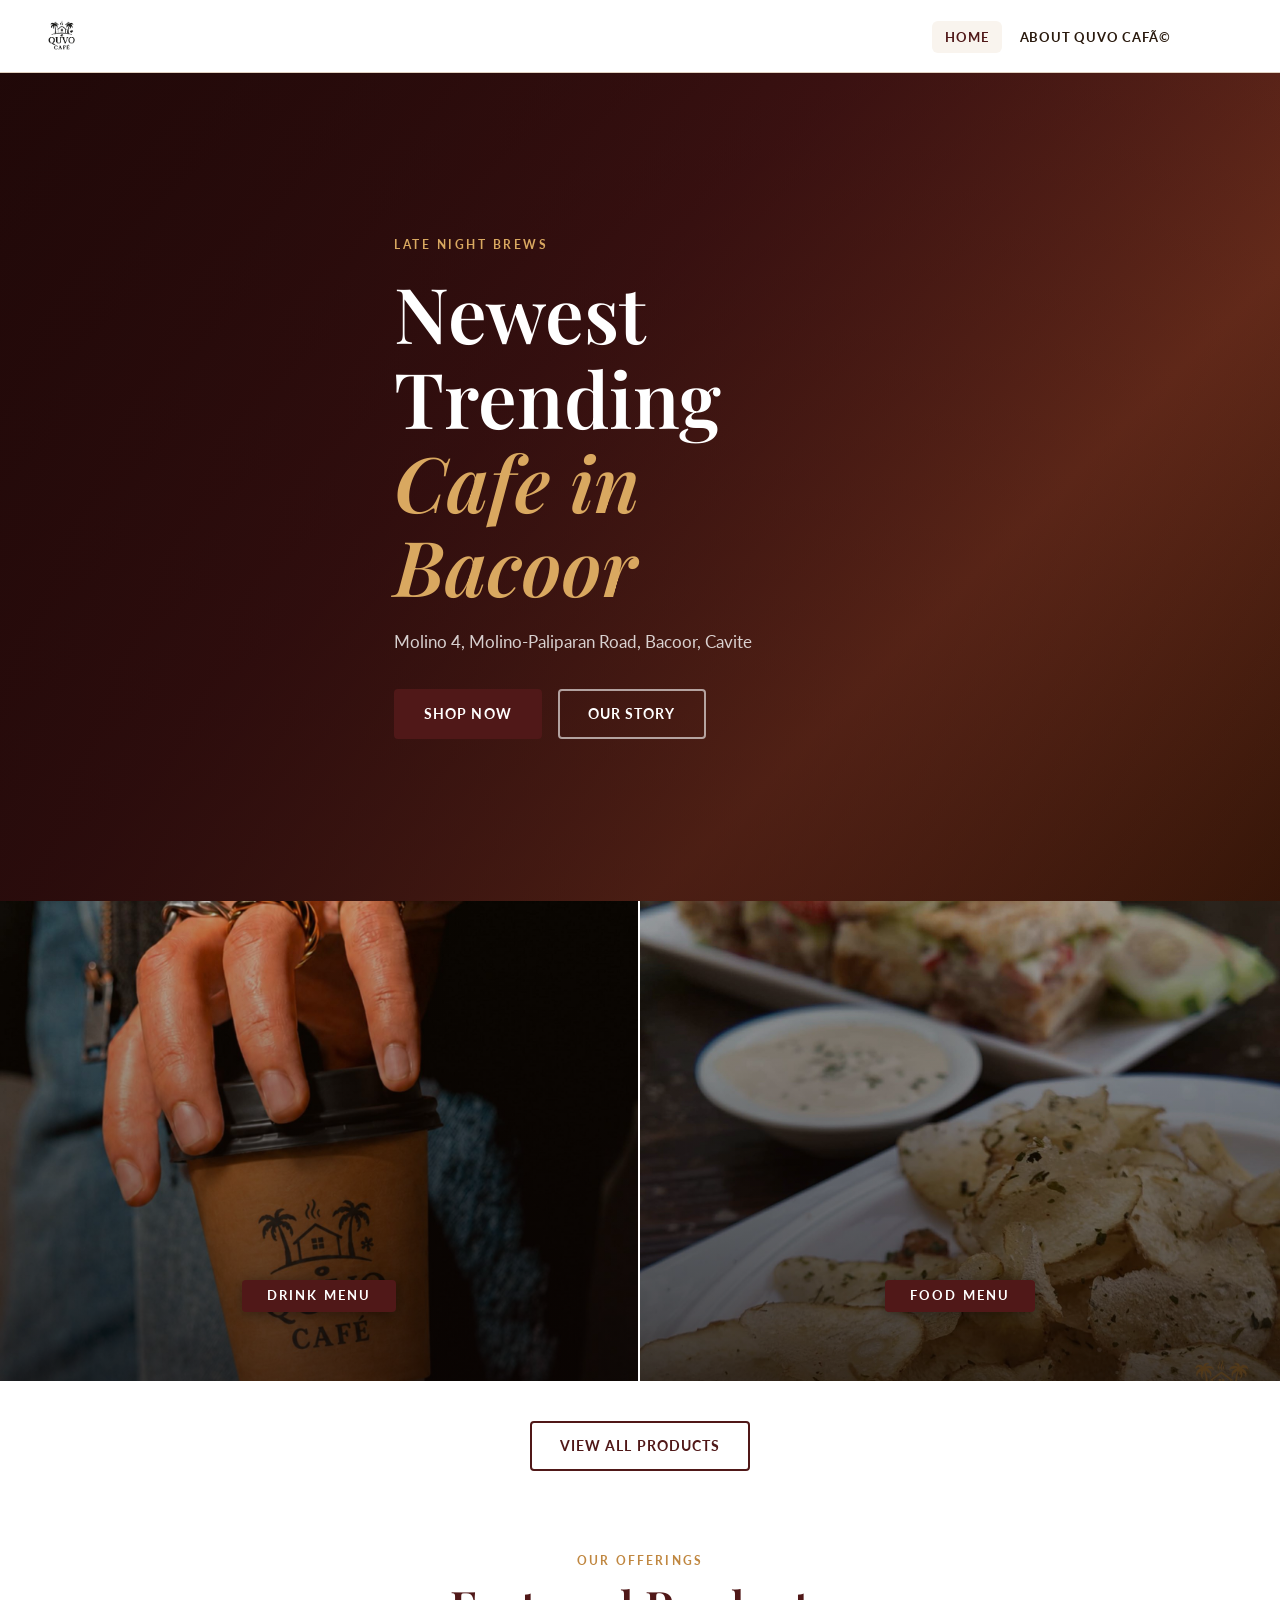
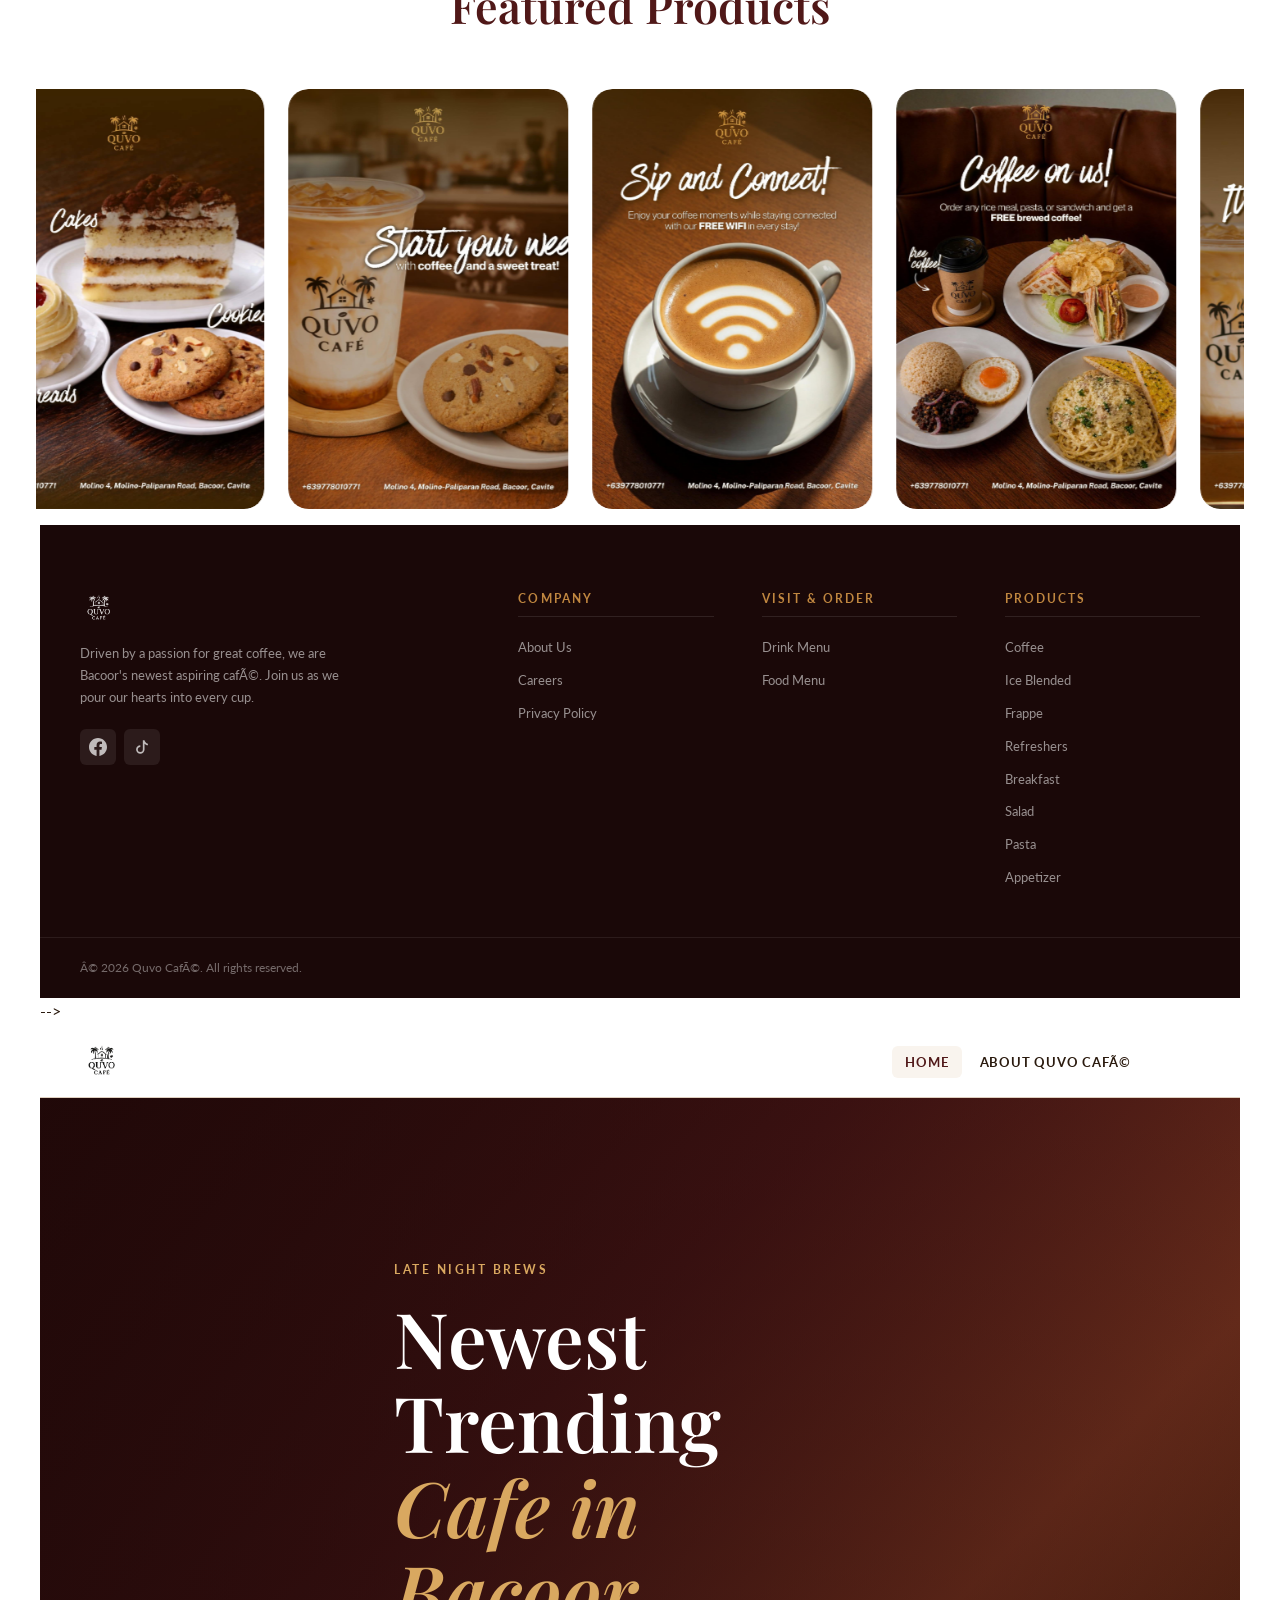
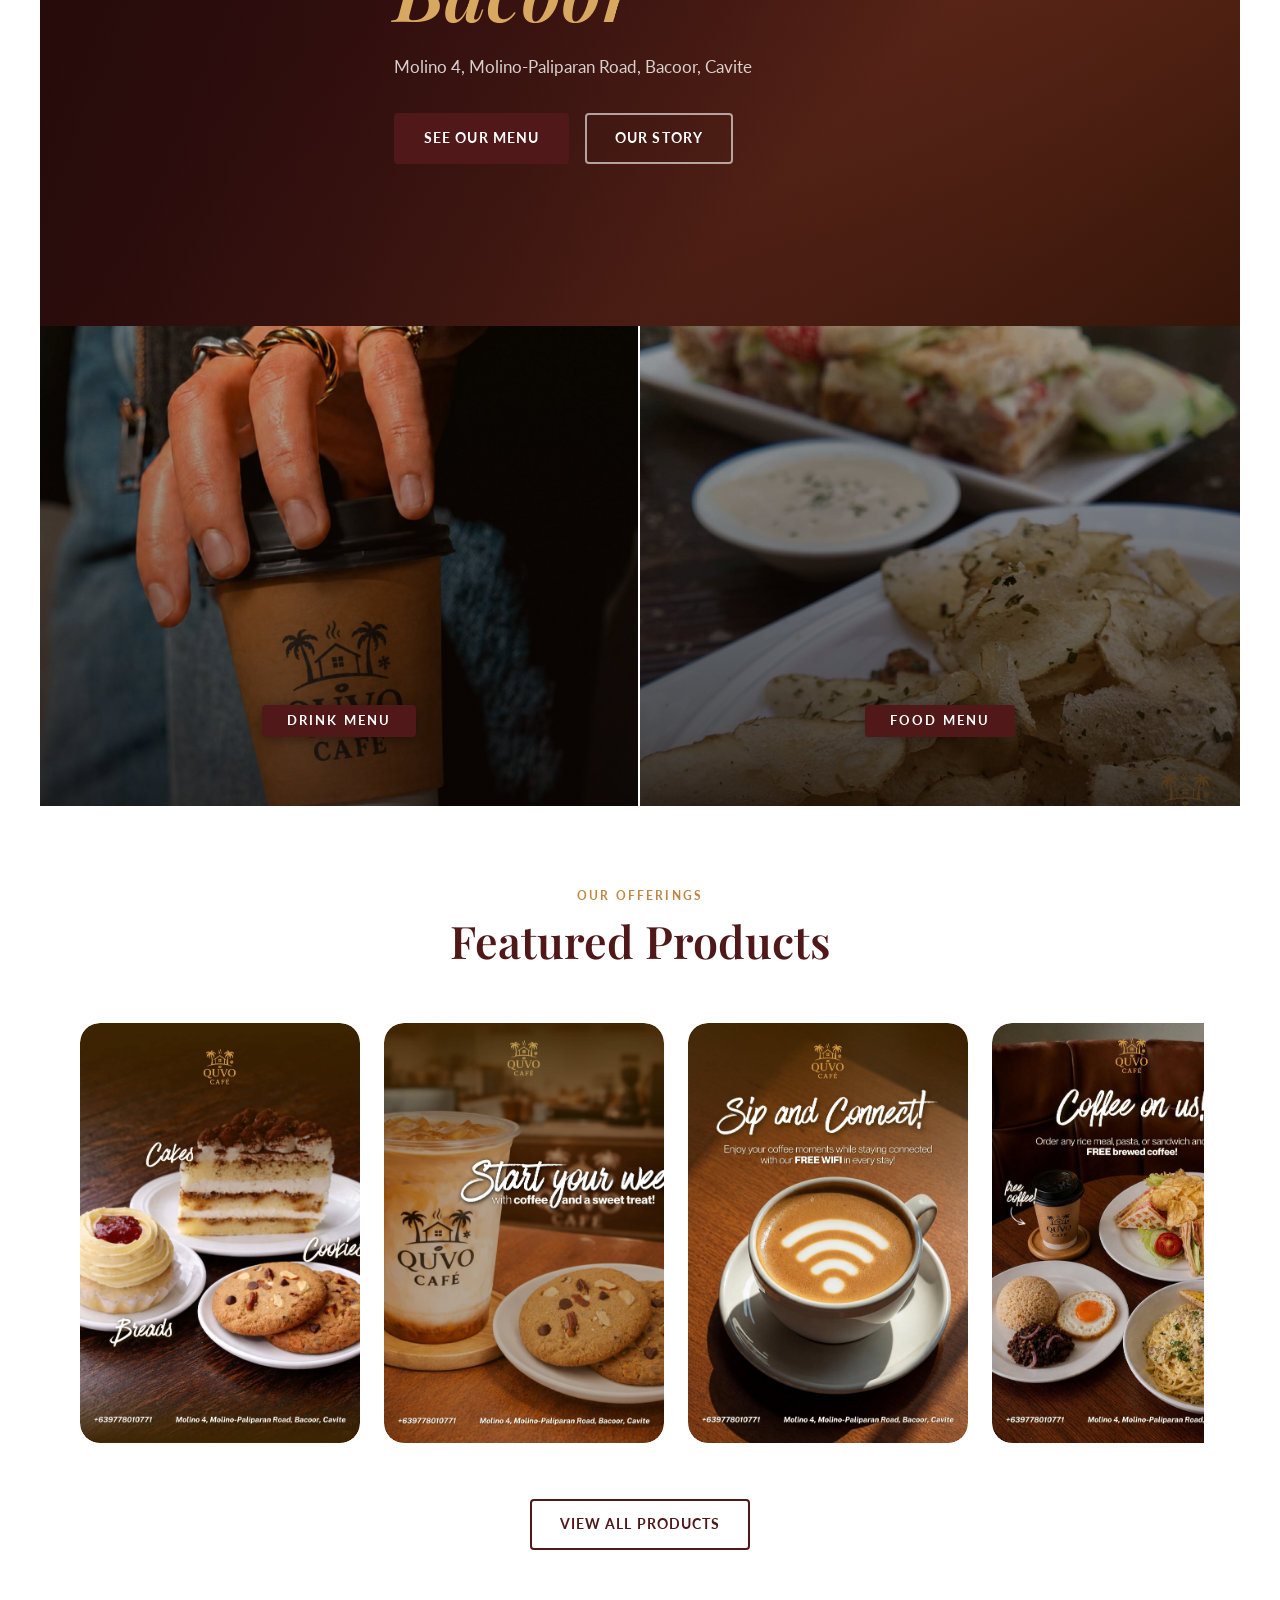
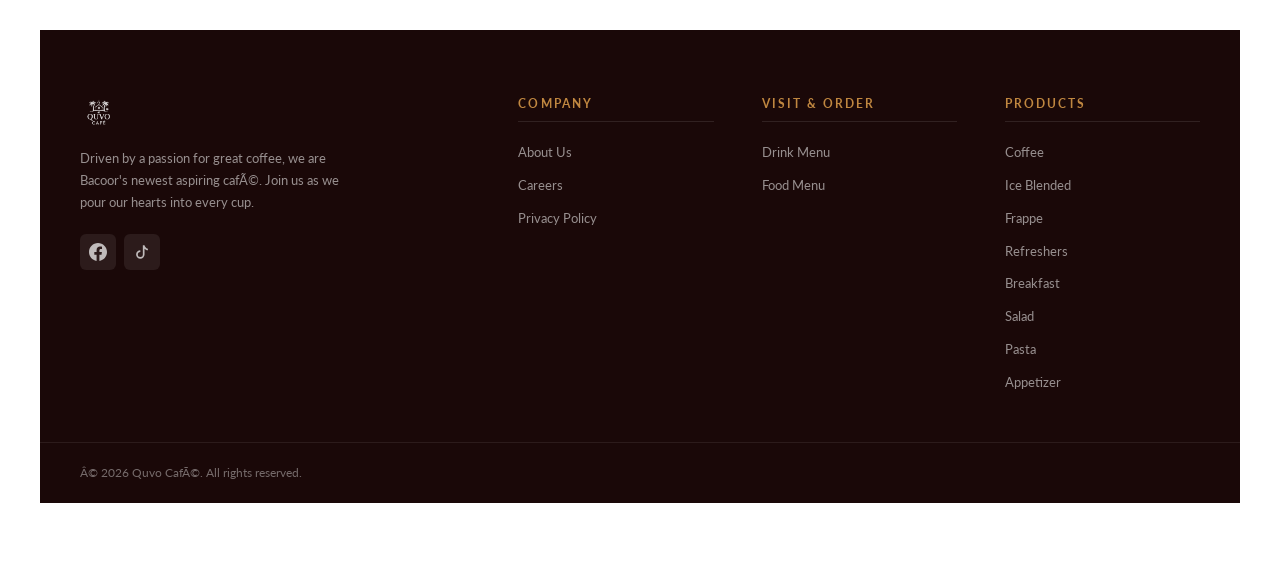
==== commit 3c253963: "Update index.html" ====
--- a/index.html
+++ b/index.html
@@ -1,4 +1,4 @@
-<!doctype html>
+<!-- <!doctype html>
 <html lang="en">
   <head>
     <meta charset="UTF-8" />
@@ -106,168 +106,6 @@
     </section>
 
     <!-- ─────────────────────────────────────────────
-       FEATURED PRODUCTS — AUTO CAROUSEL
-  ───────────────────────────────────────────── -->
-    <section class="products-section">
-      <div class="container">
-        <div class="section-header">
-          <p class="section-eyebrow">Our Offerings</p>
-          <h2 class="section-title">Featured Products</h2>
-        </div>
-
-        <div id="productsCarousel">
-          <div id="productsTrack">
-            <!-- Card 1 -->
-            <div class="product-card carousel-slide" data-id="1">
-              <div class="product-card__img-wrap">
-                <img
-                  src="images/f1.jpg"
-                  alt="Featured product 1"
-                  loading="lazy"
-                  onerror="
-                    this.parentElement.style.background =
-                      'linear-gradient(145deg,#f5e6d3,#d4a070)';
-                    this.style.display = 'none';
-                  "
-                />
-              </div>
-            </div>
-
-            <!-- Card 2 -->
-            <div class="product-card carousel-slide" data-id="2">
-              <div class="product-card__img-wrap">
-                <img
-                  src="images/f2.jpg"
-                  alt="Featured product 2"
-                  loading="lazy"
-                  onerror="
-                    this.parentElement.style.background =
-                      'linear-gradient(145deg,#f5e6d3,#d4a070)';
-                    this.style.display = 'none';
-                  "
-                />
-              </div>
-            </div>
-
-            <!-- Card 3 -->
-            <div class="product-card carousel-slide" data-id="3">
-              <div class="product-card__img-wrap">
-                <img
-                  src="images/f3.jpg"
-                  alt="Featured product 3"
-                  loading="lazy"
-                  onerror="
-                    this.parentElement.style.background =
-                      'linear-gradient(145deg,#f5e6d3,#d4a070)';
-                    this.style.display = 'none';
-                  "
-                />
-              </div>
-            </div>
-
-            <!-- Card 4 -->
-            <div class="product-card carousel-slide" data-id="4">
-              <div class="product-card__img-wrap">
-                <img
-                  src="images/f4.jpg"
-                  alt="Featured product 4"
-                  loading="lazy"
-                  onerror="
-                    this.parentElement.style.background =
-                      'linear-gradient(145deg,#f5e6d3,#d4a070)';
-                    this.style.display = 'none';
-                  "
-                />
-              </div>
-            </div>
-
-            <!-- Card 5 -->
-            <div class="product-card carousel-slide" data-id="5">
-              <div class="product-card__img-wrap">
-                <img
-                  src="images/f5.jpg"
-                  alt="Featured product 5"
-                  loading="lazy"
-                  onerror="
-                    this.parentElement.style.background =
-                      'linear-gradient(145deg,#f5e6d3,#d4a070)';
-                    this.style.display = 'none';
-                  "
-                />
-              </div>
-            </div>
-
-            <!-- Card 6 -->
-            <div class="product-card carousel-slide" data-id="6">
-              <div class="product-card__img-wrap">
-                <img
-                  src="images/f6.jpg"
-                  alt="Featured product 6"
-                  loading="lazy"
-                  onerror="
-                    this.parentElement.style.background =
-                      'linear-gradient(145deg,#f5e6d3,#d4a070)';
-                    this.style.display = 'none';
-                  "
-                />
-              </div>
-            </div>
-
-            <!-- ── CLONES for seamless infinite loop ── -->
-
-            <!-- Clone 1 -->
-            <div class="product-card carousel-slide" aria-hidden="true">
-              <div class="product-card__img-wrap">
-                <img src="images/f1.jpg" alt="" loading="lazy"
-                  onerror="this.parentElement.style.background='linear-gradient(145deg,#f5e6d3,#d4a070)';this.style.display='none';" />
-              </div>
-            </div>
-
-            <!-- Clone 2 -->
-            <div class="product-card carousel-slide" aria-hidden="true">
-              <div class="product-card__img-wrap">
-                <img src="images/f2.jpg" alt="" loading="lazy"
-                  onerror="this.parentElement.style.background='linear-gradient(145deg,#f5e6d3,#d4a070)';this.style.display='none';" />
-              </div>
-            </div>
-
-            <!-- Clone 3 -->
-            <div class="product-card carousel-slide" aria-hidden="true">
-              <div class="product-card__img-wrap">
-                <img src="images/f3.jpg" alt="" loading="lazy"
-                  onerror="this.parentElement.style.background='linear-gradient(145deg,#f5e6d3,#d4a070)';this.style.display='none';" />
-              </div>
-            </div>
-
-            <!-- Clone 4 -->
-            <div class="product-card carousel-slide" aria-hidden="true">
-              <div class="product-card__img-wrap">
-                <img src="images/f4.jpg" alt="" loading="lazy"
-                  onerror="this.parentElement.style.background='linear-gradient(145deg,#f5e6d3,#d4a070)';this.style.display='none';" />
-              </div>
-            </div>
-
-            <!-- Clone 5 -->
-            <div class="product-card carousel-slide" aria-hidden="true">
-              <div class="product-card__img-wrap">
-                <img src="images/f5.jpg" alt="" loading="lazy"
-                  onerror="this.parentElement.style.background='linear-gradient(145deg,#f5e6d3,#d4a070)';this.style.display='none';" />
-              </div>
-            </div>
-
-            <!-- Clone 6 -->
-            <div class="product-card carousel-slide" aria-hidden="true">
-              <div class="product-card__img-wrap">
-                <img src="images/f6.jpg" alt="" loading="lazy"
-                  onerror="this.parentElement.style.background='linear-gradient(145deg,#f5e6d3,#d4a070)';this.style.display='none';" />
-              </div>
-            </div>
-          </div>
-          <!-- /productsTrack -->
-        </div>
-        <!-- /productsCarousel -->
-
-    <!-- ─────────────────────────────────────────────
        MENU BANNERS — drink & food side by side
   ───────────────────────────────────────────── -->
     <section class="menu-banner-section" id="menus">
@@ -307,6 +145,168 @@
         </div>
       </div>
     </section>
+
+    <!-- ─────────────────────────────────────────────
+       FEATURED PRODUCTS — AUTO CAROUSEL
+  ───────────────────────────────────────────── -->
+    <section class="products-section">
+      <div class="container">
+        <div class="section-header">
+          <p class="section-eyebrow">Our Offerings</p>
+          <h2 class="section-title">Featured Products</h2>
+        </div>
+
+        <div id="productsCarousel">
+          <div id="productsTrack">
+            <!-- Card 1 -->
+            <div class="product-card carousel-slide" data-id="1">
+              <div class="product-card__img-wrap">
+                <img
+                  src="images/f1.jpg"
+                  alt="Featured product 1"
+                  loading="lazy"
+                  onerror="
+                    this.parentElement.style.background =
+                      'linear-gradient(145deg,#f5e6d3,#d4a070)';
+                    this.style.display = 'none';
+                  "
+                />
+              </div>
+            </div>
+
+            <!-- Card 2 -->
+            <div class="product-card carousel-slide" data-id="2">
+              <div class="product-card__img-wrap">
+                <img
+                  src="images/f2.jpg"
+                  alt="Featured product 2"
+                  loading="lazy"
+                  onerror="
+                    this.parentElement.style.background =
+                      'linear-gradient(145deg,#f5e6d3,#d4a070)';
+                    this.style.display = 'none';
+                  "
+                />
+              </div>
+            </div>
+
+            <!-- Card 3 -->
+            <div class="product-card carousel-slide" data-id="3">
+              <div class="product-card__img-wrap">
+                <img
+                  src="images/f3.jpg"
+                  alt="Featured product 3"
+                  loading="lazy"
+                  onerror="
+                    this.parentElement.style.background =
+                      'linear-gradient(145deg,#f5e6d3,#d4a070)';
+                    this.style.display = 'none';
+                  "
+                />
+              </div>
+            </div>
+
+            <!-- Card 4 -->
+            <div class="product-card carousel-slide" data-id="4">
+              <div class="product-card__img-wrap">
+                <img
+                  src="images/f4.jpg"
+                  alt="Featured product 4"
+                  loading="lazy"
+                  onerror="
+                    this.parentElement.style.background =
+                      'linear-gradient(145deg,#f5e6d3,#d4a070)';
+                    this.style.display = 'none';
+                  "
+                />
+              </div>
+            </div>
+
+            <!-- Card 5 -->
+            <div class="product-card carousel-slide" data-id="5">
+              <div class="product-card__img-wrap">
+                <img
+                  src="images/f5.jpg"
+                  alt="Featured product 5"
+                  loading="lazy"
+                  onerror="
+                    this.parentElement.style.background =
+                      'linear-gradient(145deg,#f5e6d3,#d4a070)';
+                    this.style.display = 'none';
+                  "
+                />
+              </div>
+            </div>
+
+            <!-- Card 6 -->
+            <div class="product-card carousel-slide" data-id="6">
+              <div class="product-card__img-wrap">
+                <img
+                  src="images/f6.jpg"
+                  alt="Featured product 6"
+                  loading="lazy"
+                  onerror="
+                    this.parentElement.style.background =
+                      'linear-gradient(145deg,#f5e6d3,#d4a070)';
+                    this.style.display = 'none';
+                  "
+                />
+              </div>
+            </div>
+
+            <!-- ── CLONES for seamless infinite loop ── -->
+
+            <!-- Clone 1 -->
+            <div class="product-card carousel-slide" aria-hidden="true">
+              <div class="product-card__img-wrap">
+                <img src="images/f1.jpg" alt="" loading="lazy"
+                  onerror="this.parentElement.style.background='linear-gradient(145deg,#f5e6d3,#d4a070)';this.style.display='none';" />
+              </div>
+            </div>
+
+            <!-- Clone 2 -->
+            <div class="product-card carousel-slide" aria-hidden="true">
+              <div class="product-card__img-wrap">
+                <img src="images/f2.jpg" alt="" loading="lazy"
+                  onerror="this.parentElement.style.background='linear-gradient(145deg,#f5e6d3,#d4a070)';this.style.display='none';" />
+              </div>
+            </div>
+
+            <!-- Clone 3 -->
+            <div class="product-card carousel-slide" aria-hidden="true">
+              <div class="product-card__img-wrap">
+                <img src="images/f3.jpg" alt="" loading="lazy"
+                  onerror="this.parentElement.style.background='linear-gradient(145deg,#f5e6d3,#d4a070)';this.style.display='none';" />
+              </div>
+            </div>
+
+            <!-- Clone 4 -->
+            <div class="product-card carousel-slide" aria-hidden="true">
+              <div class="product-card__img-wrap">
+                <img src="images/f4.jpg" alt="" loading="lazy"
+                  onerror="this.parentElement.style.background='linear-gradient(145deg,#f5e6d3,#d4a070)';this.style.display='none';" />
+              </div>
+            </div>
+
+            <!-- Clone 5 -->
+            <div class="product-card carousel-slide" aria-hidden="true">
+              <div class="product-card__img-wrap">
+                <img src="images/f5.jpg" alt="" loading="lazy"
+                  onerror="this.parentElement.style.background='linear-gradient(145deg,#f5e6d3,#d4a070)';this.style.display='none';" />
+              </div>
+            </div>
+
+            <!-- Clone 6 -->
+            <div class="product-card carousel-slide" aria-hidden="true">
+              <div class="product-card__img-wrap">
+                <img src="images/f6.jpg" alt="" loading="lazy"
+                  onerror="this.parentElement.style.background='linear-gradient(145deg,#f5e6d3,#d4a070)';this.style.display='none';" />
+              </div>
+            </div>
+          </div>
+          <!-- /productsTrack -->
+        </div>
+        <!-- /productsCarousel -->
 
     <!-- ─────────────────────────────────────────────
        FOOTER
@@ -388,4 +388,257 @@
 
     <script src="js/main.js"></script>
   </body>
+</html> -->
+
+<!doctype html>
+<html lang="en">
+  <head>
+    <meta charset="UTF-8" />
+    <meta name="viewport" content="width=device-width, initial-scale=1.0" />
+    <meta name="description" content="We are your homegrown brew. Every cup of our coffee celebrates and supports Philippine Coffee brew by using local Coffee beans with Each flavor has a distinct taste!" />
+    <meta name="theme-color" content="#501818" />
+    <title>Quvo Café</title>
+    <link rel="preconnect" href="https://fonts.googleapis.com" />
+    <link rel="preconnect" href="https://fonts.gstatic.com" crossorigin />
+    <link href="https://fonts.googleapis.com/css2?family=Playfair+Display:wght@400;500;600;700&family=Lato:wght@300;400;700&family=Cormorant+Garamond:ital,wght@0,400;0,600;1,400&display=swap" rel="stylesheet" />
+    <link rel="stylesheet" href="css/style.css" />
+  </head>
+  <body>
+
+    <!-- ── NAVIGATION ── -->
+    <header class="site-header" id="site-header">
+      <nav class="nav-container">
+        <a href="index.html" class="nav-logo">
+          <img src="images/logoT.png" alt="Quvo Café" class="logo-img" />
+        </a>
+        <ul class="nav-links">
+          <li><a href="index.html" class="nav-link">Home</a></li>
+          <li><a href="aboutus.html" class="nav-link">About Quvo Café</a></li>
+        </ul>
+        <div class="nav-actions">
+          <button class="hamburger" id="hamburger" aria-label="Open Menu">
+            <span></span><span></span><span></span>
+          </button>
+        </div>
+      </nav>
+    </header>
+
+    <!-- ── MOBILE DRAWER ── -->
+    <div class="mobile-overlay" id="mobileOverlay"></div>
+    <nav class="mobile-drawer" id="mobileDrawer" aria-label="Mobile Navigation">
+      <div class="mobile-drawer-header">
+        <img src="images/logoT.png" alt="Quvo Café" class="mobile-logo" />
+        <button class="drawer-close" id="drawerClose" aria-label="Close Menu">✕</button>
+      </div>
+      <ul class="mobile-nav-list">
+        <li><a href="index.html">Home</a></li>
+        <li><a href="aboutus.html">About Quvo Café</a></li>
+        <li><a href="drinkmenu.html">Drink Menu</a></li>
+        <li><a href="foodmenu.html">Food Menu</a></li>
+      </ul>
+    </nav>
+
+    <!-- ── HERO ── -->
+    <section class="hero-section" id="hero">
+      <div class="hero-video-wrap">
+        <video class="hero-video" autoplay muted loop playsinline poster="images/hero-poster.jpg">
+          <source src="images/banervid.mp4" type="video/mp4" />
+        </video>
+        <div class="hero-overlay"></div>
+      </div>
+      <div class="hero-content">
+        <p class="hero-eyebrow">Late Night Brews</p>
+        <h1 class="hero-headline">Newest Trending<br /><em>Cafe in Bacoor</em></h1>
+        <p class="hero-sub">Molino 4, Molino-Paliparan Road, Bacoor, Cavite</p>
+        <div class="hero-cta-group">
+          <a href="#menus" class="btn btn--primary">See Our Menu</a>
+          <a href="aboutus.html" class="btn btn--ghost">Our Story</a>
+        </div>
+      </div>
+    </section>
+
+    <!-- ── MENU BANNERS — stacked vertically ── -->
+    <section class="menu-banner-section" id="menus">
+
+      <!-- Drink Menu Banner -->
+      <a href="drinkmenu.html" class="menu-banner-item">
+        <img src="images/coffee.jpg" alt="Drink Menu" class="menu-banner-img" />
+        <div class="menu-banner-overlay"></div>
+        <div class="menu-banner-label-wrap">
+          <span class="menu-banner-label">Drink Menu</span>
+          <span class="menu-banner-sub">Coffees, Frappes, Refreshers &amp; More</span>
+        </div>
+      </a>
+
+      <!-- Food Menu Banner -->
+      <a href="foodmenu.html" class="menu-banner-item">
+        <img src="images/food.jpg" alt="Food Menu" class="menu-banner-img" />
+        <div class="menu-banner-overlay"></div>
+        <div class="menu-banner-label-wrap">
+          <span class="menu-banner-label">Food Menu</span>
+          <span class="menu-banner-sub">Breakfast, Pasta, Salads &amp; More</span>
+        </div>
+      </a>
+
+    </section>
+
+    <!-- ── FEATURED PRODUCTS — AUTO CAROUSEL ── -->
+    <section class="products-section">
+      <div class="container">
+        <div class="section-header">
+          <p class="section-eyebrow">Our Offerings</p>
+          <h2 class="section-title">Featured Products</h2>
+        </div>
+
+        <div id="productsCarousel">
+          <div id="productsTrack">
+
+            <!-- Card 1 -->
+            <div class="product-card carousel-slide" data-id="1">
+              <div class="product-card__img-wrap">
+                <img src="images/f1.jpg" alt="Featured product 1" loading="lazy"
+                  onerror="this.parentElement.style.background='linear-gradient(145deg,#f5e6d3,#d4a070)';this.style.display='none';" />
+              </div>
+            </div>
+
+            <!-- Card 2 -->
+            <div class="product-card carousel-slide" data-id="2">
+              <div class="product-card__img-wrap">
+                <img src="images/f2.jpg" alt="Featured product 2" loading="lazy"
+                  onerror="this.parentElement.style.background='linear-gradient(145deg,#f5e6d3,#d4a070)';this.style.display='none';" />
+              </div>
+            </div>
+
+            <!-- Card 3 -->
+            <div class="product-card carousel-slide" data-id="3">
+              <div class="product-card__img-wrap">
+                <img src="images/f3.jpg" alt="Featured product 3" loading="lazy"
+                  onerror="this.parentElement.style.background='linear-gradient(145deg,#f5e6d3,#d4a070)';this.style.display='none';" />
+              </div>
+            </div>
+
+            <!-- Card 4 -->
+            <div class="product-card carousel-slide" data-id="4">
+              <div class="product-card__img-wrap">
+                <img src="images/f4.jpg" alt="Featured product 4" loading="lazy"
+                  onerror="this.parentElement.style.background='linear-gradient(145deg,#f5e6d3,#d4a070)';this.style.display='none';" />
+              </div>
+            </div>
+
+            <!-- Card 5 -->
+            <div class="product-card carousel-slide" data-id="5">
+              <div class="product-card__img-wrap">
+                <img src="images/f5.jpg" alt="Featured product 5" loading="lazy"
+                  onerror="this.parentElement.style.background='linear-gradient(145deg,#f5e6d3,#d4a070)';this.style.display='none';" />
+              </div>
+            </div>
+
+            <!-- Card 6 -->
+            <div class="product-card carousel-slide" data-id="6">
+              <div class="product-card__img-wrap">
+                <img src="images/f6.jpg" alt="Featured product 6" loading="lazy"
+                  onerror="this.parentElement.style.background='linear-gradient(145deg,#f5e6d3,#d4a070)';this.style.display='none';" />
+              </div>
+            </div>
+
+            <!-- ── CLONES for infinite loop ── -->
+            <div class="product-card carousel-slide" aria-hidden="true">
+              <div class="product-card__img-wrap">
+                <img src="images/f1.jpg" alt="" loading="lazy"
+                  onerror="this.parentElement.style.background='linear-gradient(145deg,#f5e6d3,#d4a070)';this.style.display='none';" />
+              </div>
+            </div>
+            <div class="product-card carousel-slide" aria-hidden="true">
+              <div class="product-card__img-wrap">
+                <img src="images/f2.jpg" alt="" loading="lazy"
+                  onerror="this.parentElement.style.background='linear-gradient(145deg,#f5e6d3,#d4a070)';this.style.display='none';" />
+              </div>
+            </div>
+            <div class="product-card carousel-slide" aria-hidden="true">
+              <div class="product-card__img-wrap">
+                <img src="images/f3.jpg" alt="" loading="lazy"
+                  onerror="this.parentElement.style.background='linear-gradient(145deg,#f5e6d3,#d4a070)';this.style.display='none';" />
+              </div>
+            </div>
+            <div class="product-card carousel-slide" aria-hidden="true">
+              <div class="product-card__img-wrap">
+                <img src="images/f4.jpg" alt="" loading="lazy"
+                  onerror="this.parentElement.style.background='linear-gradient(145deg,#f5e6d3,#d4a070)';this.style.display='none';" />
+              </div>
+            </div>
+            <div class="product-card carousel-slide" aria-hidden="true">
+              <div class="product-card__img-wrap">
+                <img src="images/f5.jpg" alt="" loading="lazy"
+                  onerror="this.parentElement.style.background='linear-gradient(145deg,#f5e6d3,#d4a070)';this.style.display='none';" />
+              </div>
+            </div>
+            <div class="product-card carousel-slide" aria-hidden="true">
+              <div class="product-card__img-wrap">
+                <img src="images/f6.jpg" alt="" loading="lazy"
+                  onerror="this.parentElement.style.background='linear-gradient(145deg,#f5e6d3,#d4a070)';this.style.display='none';" />
+              </div>
+            </div>
+
+          </div><!-- /productsTrack -->
+        </div><!-- /productsCarousel -->
+
+        <div class="section-cta">
+          <a href="#menus" class="btn btn--primary-outline">View All Products</a>
+        </div>
+      </div>
+    </section>
+
+    <!-- ── FOOTER ── -->
+    <footer class="site-footer">
+      <div class="container footer-grid">
+        <div class="footer-brand">
+          <img src="images/logoT.png" alt="Quvo Café" class="footer-logo" />
+          <p class="footer-tagline">Driven by a passion for great coffee, we are Bacoor's newest aspiring café. Join us as we pour our hearts into every cup.</p>
+          <div class="social-links">
+            <a href="https://www.facebook.com/QuvoCafe" class="social-link" aria-label="Facebook" target="_blank" rel="noopener">
+              <svg width="18" height="18" viewBox="0 0 24 24" fill="currentColor"><path d="M24 12.073c0-6.627-5.373-12-12-12s-12 5.373-12 12c0 5.99 4.388 10.954 10.125 11.854v-8.385H7.078v-3.47h3.047V9.43c0-3.007 1.792-4.669 4.533-4.669 1.312 0 2.686.235 2.686.235v2.953H15.83c-1.491 0-1.956.925-1.956 1.874v2.25h3.328l-.532 3.47h-2.796v8.385C19.612 23.027 24 18.062 24 12.073z"/></svg>
+            </a>
+            <a href="https://www.tiktok.com/@quvo.cafe" class="social-link" aria-label="TikTok" target="_blank" rel="noopener">
+              <svg width="18" height="18" viewBox="0 0 24 24" fill="currentColor"><g transform="translate(3,3) scale(1.125)"><path d="M9 0h1.98c.144.715.54 1.617 1.235 2.512C12.895 3.389 13.797 4 15 4v2c-1.753 0-3.07-.814-4-1.829V11a5 5 0 1 1-5-5v2a3 3 0 1 0 3 3z"/></g></svg>
+            </a>
+          </div>
+        </div>
+        <div class="footer-col">
+          <h4 class="footer-heading">Company</h4>
+          <ul class="footer-links">
+            <li><a href="aboutus.html">About Us</a></li>
+            <li><a href="careers.html">Careers</a></li>
+            <li><a href="policy.html">Privacy Policy</a></li>
+          </ul>
+        </div>
+        <div class="footer-col">
+          <h4 class="footer-heading">Visit &amp; Order</h4>
+          <ul class="footer-links">
+            <li><a href="drinkmenu.html">Drink Menu</a></li>
+            <li><a href="foodmenu.html">Food Menu</a></li>
+          </ul>
+        </div>
+        <div class="footer-col">
+          <h4 class="footer-heading">Products</h4>
+          <ul class="footer-links">
+            <li><a href="drinkmenu.html">Coffee</a></li>
+            <li><a href="drinkmenu.html">Ice Blended</a></li>
+            <li><a href="drinkmenu.html">Frappe</a></li>
+            <li><a href="drinkmenu.html">Refreshers</a></li>
+            <li><a href="foodmenu.html">Breakfast</a></li>
+            <li><a href="foodmenu.html">Salad</a></li>
+            <li><a href="foodmenu.html">Pasta</a></li>
+            <li><a href="foodmenu.html">Appetizer</a></li>
+          </ul>
+        </div>
+      </div>
+      <div class="footer-bottom">
+        <div class="container footer-bottom-inner">
+          <p>© 2026 Quvo Café. All rights reserved.</p>
+        </div>
+      </div>
+    </footer>
+
+    <script src="js/main.js"></script>
+  </body>
 </html>
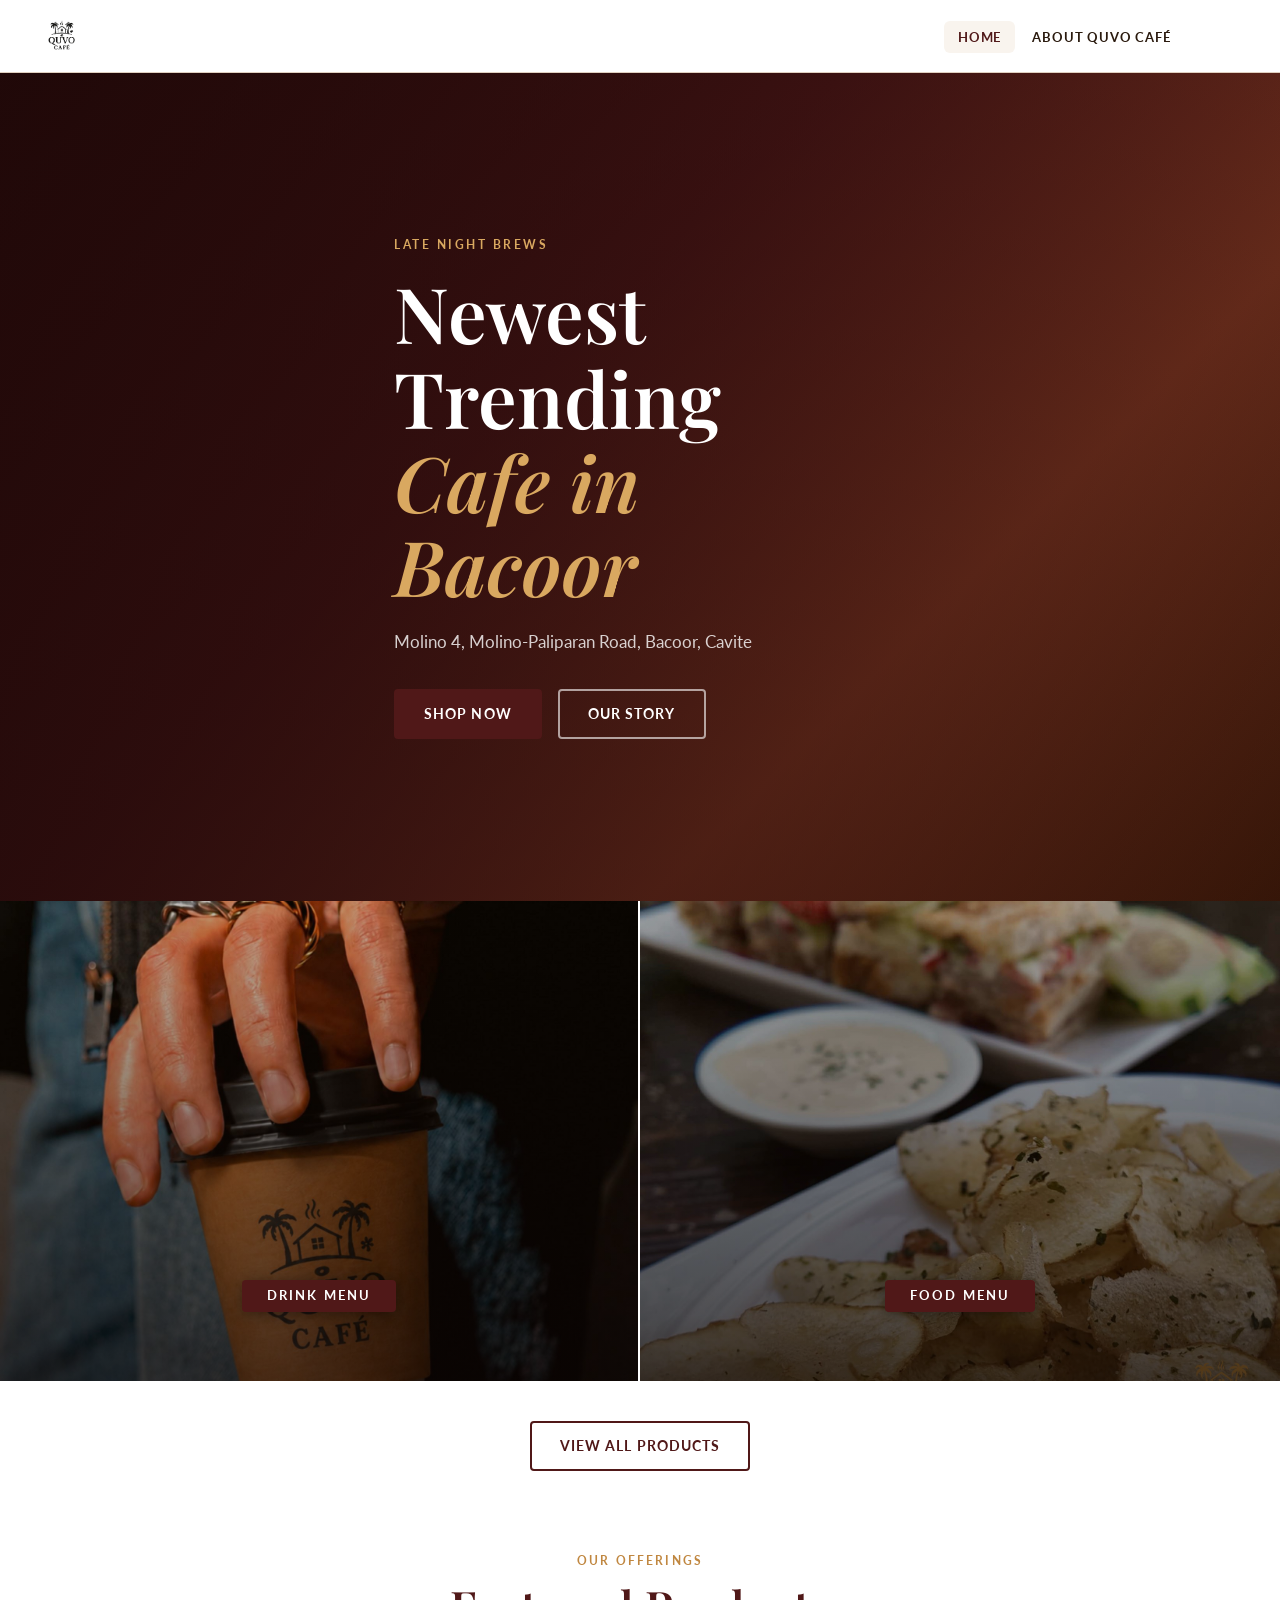
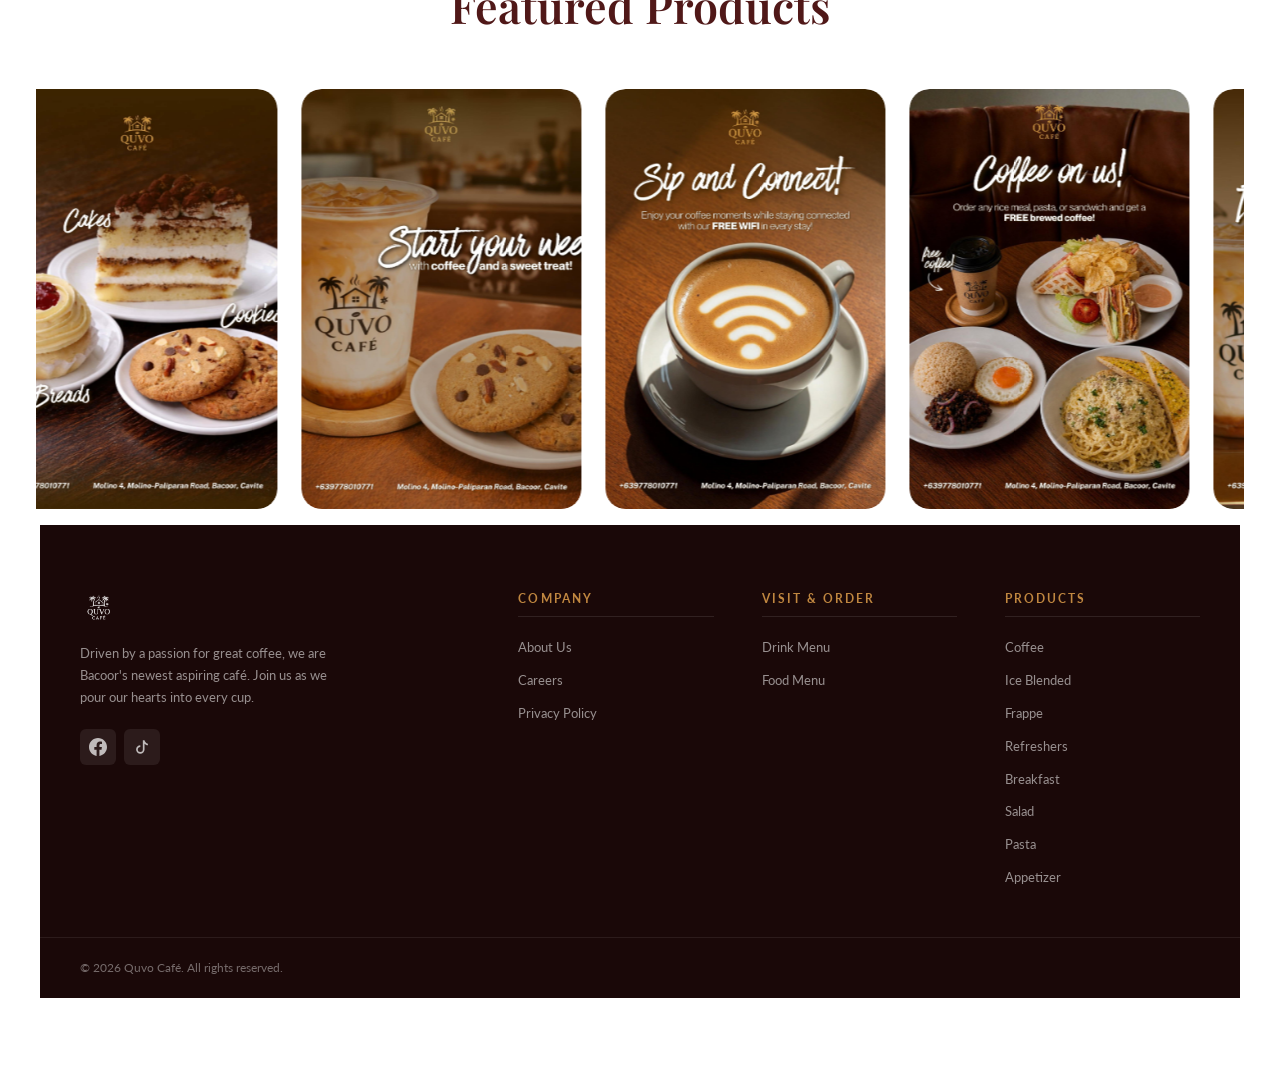
==== commit 85dad3e1: "Update index.html" ====
--- a/index.html
+++ b/index.html
@@ -1,4 +1,4 @@
-<!-- <!doctype html>
+<!doctype html>
 <html lang="en">
   <head>
     <meta charset="UTF-8" />
@@ -388,257 +388,4 @@
 
     <script src="js/main.js"></script>
   </body>
-</html> -->
-
-<!doctype html>
-<html lang="en">
-  <head>
-    <meta charset="UTF-8" />
-    <meta name="viewport" content="width=device-width, initial-scale=1.0" />
-    <meta name="description" content="We are your homegrown brew. Every cup of our coffee celebrates and supports Philippine Coffee brew by using local Coffee beans with Each flavor has a distinct taste!" />
-    <meta name="theme-color" content="#501818" />
-    <title>Quvo Café</title>
-    <link rel="preconnect" href="https://fonts.googleapis.com" />
-    <link rel="preconnect" href="https://fonts.gstatic.com" crossorigin />
-    <link href="https://fonts.googleapis.com/css2?family=Playfair+Display:wght@400;500;600;700&family=Lato:wght@300;400;700&family=Cormorant+Garamond:ital,wght@0,400;0,600;1,400&display=swap" rel="stylesheet" />
-    <link rel="stylesheet" href="css/style.css" />
-  </head>
-  <body>
-
-    <!-- ── NAVIGATION ── -->
-    <header class="site-header" id="site-header">
-      <nav class="nav-container">
-        <a href="index.html" class="nav-logo">
-          <img src="images/logoT.png" alt="Quvo Café" class="logo-img" />
-        </a>
-        <ul class="nav-links">
-          <li><a href="index.html" class="nav-link">Home</a></li>
-          <li><a href="aboutus.html" class="nav-link">About Quvo Café</a></li>
-        </ul>
-        <div class="nav-actions">
-          <button class="hamburger" id="hamburger" aria-label="Open Menu">
-            <span></span><span></span><span></span>
-          </button>
-        </div>
-      </nav>
-    </header>
-
-    <!-- ── MOBILE DRAWER ── -->
-    <div class="mobile-overlay" id="mobileOverlay"></div>
-    <nav class="mobile-drawer" id="mobileDrawer" aria-label="Mobile Navigation">
-      <div class="mobile-drawer-header">
-        <img src="images/logoT.png" alt="Quvo Café" class="mobile-logo" />
-        <button class="drawer-close" id="drawerClose" aria-label="Close Menu">✕</button>
-      </div>
-      <ul class="mobile-nav-list">
-        <li><a href="index.html">Home</a></li>
-        <li><a href="aboutus.html">About Quvo Café</a></li>
-        <li><a href="drinkmenu.html">Drink Menu</a></li>
-        <li><a href="foodmenu.html">Food Menu</a></li>
-      </ul>
-    </nav>
-
-    <!-- ── HERO ── -->
-    <section class="hero-section" id="hero">
-      <div class="hero-video-wrap">
-        <video class="hero-video" autoplay muted loop playsinline poster="images/hero-poster.jpg">
-          <source src="images/banervid.mp4" type="video/mp4" />
-        </video>
-        <div class="hero-overlay"></div>
-      </div>
-      <div class="hero-content">
-        <p class="hero-eyebrow">Late Night Brews</p>
-        <h1 class="hero-headline">Newest Trending<br /><em>Cafe in Bacoor</em></h1>
-        <p class="hero-sub">Molino 4, Molino-Paliparan Road, Bacoor, Cavite</p>
-        <div class="hero-cta-group">
-          <a href="#menus" class="btn btn--primary">See Our Menu</a>
-          <a href="aboutus.html" class="btn btn--ghost">Our Story</a>
-        </div>
-      </div>
-    </section>
-
-    <!-- ── MENU BANNERS — stacked vertically ── -->
-    <section class="menu-banner-section" id="menus">
-
-      <!-- Drink Menu Banner -->
-      <a href="drinkmenu.html" class="menu-banner-item">
-        <img src="images/coffee.jpg" alt="Drink Menu" class="menu-banner-img" />
-        <div class="menu-banner-overlay"></div>
-        <div class="menu-banner-label-wrap">
-          <span class="menu-banner-label">Drink Menu</span>
-          <span class="menu-banner-sub">Coffees, Frappes, Refreshers &amp; More</span>
-        </div>
-      </a>
-
-      <!-- Food Menu Banner -->
-      <a href="foodmenu.html" class="menu-banner-item">
-        <img src="images/food.jpg" alt="Food Menu" class="menu-banner-img" />
-        <div class="menu-banner-overlay"></div>
-        <div class="menu-banner-label-wrap">
-          <span class="menu-banner-label">Food Menu</span>
-          <span class="menu-banner-sub">Breakfast, Pasta, Salads &amp; More</span>
-        </div>
-      </a>
-
-    </section>
-
-    <!-- ── FEATURED PRODUCTS — AUTO CAROUSEL ── -->
-    <section class="products-section">
-      <div class="container">
-        <div class="section-header">
-          <p class="section-eyebrow">Our Offerings</p>
-          <h2 class="section-title">Featured Products</h2>
-        </div>
-
-        <div id="productsCarousel">
-          <div id="productsTrack">
-
-            <!-- Card 1 -->
-            <div class="product-card carousel-slide" data-id="1">
-              <div class="product-card__img-wrap">
-                <img src="images/f1.jpg" alt="Featured product 1" loading="lazy"
-                  onerror="this.parentElement.style.background='linear-gradient(145deg,#f5e6d3,#d4a070)';this.style.display='none';" />
-              </div>
-            </div>
-
-            <!-- Card 2 -->
-            <div class="product-card carousel-slide" data-id="2">
-              <div class="product-card__img-wrap">
-                <img src="images/f2.jpg" alt="Featured product 2" loading="lazy"
-                  onerror="this.parentElement.style.background='linear-gradient(145deg,#f5e6d3,#d4a070)';this.style.display='none';" />
-              </div>
-            </div>
-
-            <!-- Card 3 -->
-            <div class="product-card carousel-slide" data-id="3">
-              <div class="product-card__img-wrap">
-                <img src="images/f3.jpg" alt="Featured product 3" loading="lazy"
-                  onerror="this.parentElement.style.background='linear-gradient(145deg,#f5e6d3,#d4a070)';this.style.display='none';" />
-              </div>
-            </div>
-
-            <!-- Card 4 -->
-            <div class="product-card carousel-slide" data-id="4">
-              <div class="product-card__img-wrap">
-                <img src="images/f4.jpg" alt="Featured product 4" loading="lazy"
-                  onerror="this.parentElement.style.background='linear-gradient(145deg,#f5e6d3,#d4a070)';this.style.display='none';" />
-              </div>
-            </div>
-
-            <!-- Card 5 -->
-            <div class="product-card carousel-slide" data-id="5">
-              <div class="product-card__img-wrap">
-                <img src="images/f5.jpg" alt="Featured product 5" loading="lazy"
-                  onerror="this.parentElement.style.background='linear-gradient(145deg,#f5e6d3,#d4a070)';this.style.display='none';" />
-              </div>
-            </div>
-
-            <!-- Card 6 -->
-            <div class="product-card carousel-slide" data-id="6">
-              <div class="product-card__img-wrap">
-                <img src="images/f6.jpg" alt="Featured product 6" loading="lazy"
-                  onerror="this.parentElement.style.background='linear-gradient(145deg,#f5e6d3,#d4a070)';this.style.display='none';" />
-              </div>
-            </div>
-
-            <!-- ── CLONES for infinite loop ── -->
-            <div class="product-card carousel-slide" aria-hidden="true">
-              <div class="product-card__img-wrap">
-                <img src="images/f1.jpg" alt="" loading="lazy"
-                  onerror="this.parentElement.style.background='linear-gradient(145deg,#f5e6d3,#d4a070)';this.style.display='none';" />
-              </div>
-            </div>
-            <div class="product-card carousel-slide" aria-hidden="true">
-              <div class="product-card__img-wrap">
-                <img src="images/f2.jpg" alt="" loading="lazy"
-                  onerror="this.parentElement.style.background='linear-gradient(145deg,#f5e6d3,#d4a070)';this.style.display='none';" />
-              </div>
-            </div>
-            <div class="product-card carousel-slide" aria-hidden="true">
-              <div class="product-card__img-wrap">
-                <img src="images/f3.jpg" alt="" loading="lazy"
-                  onerror="this.parentElement.style.background='linear-gradient(145deg,#f5e6d3,#d4a070)';this.style.display='none';" />
-              </div>
-            </div>
-            <div class="product-card carousel-slide" aria-hidden="true">
-              <div class="product-card__img-wrap">
-                <img src="images/f4.jpg" alt="" loading="lazy"
-                  onerror="this.parentElement.style.background='linear-gradient(145deg,#f5e6d3,#d4a070)';this.style.display='none';" />
-              </div>
-            </div>
-            <div class="product-card carousel-slide" aria-hidden="true">
-              <div class="product-card__img-wrap">
-                <img src="images/f5.jpg" alt="" loading="lazy"
-                  onerror="this.parentElement.style.background='linear-gradient(145deg,#f5e6d3,#d4a070)';this.style.display='none';" />
-              </div>
-            </div>
-            <div class="product-card carousel-slide" aria-hidden="true">
-              <div class="product-card__img-wrap">
-                <img src="images/f6.jpg" alt="" loading="lazy"
-                  onerror="this.parentElement.style.background='linear-gradient(145deg,#f5e6d3,#d4a070)';this.style.display='none';" />
-              </div>
-            </div>
-
-          </div><!-- /productsTrack -->
-        </div><!-- /productsCarousel -->
-
-        <div class="section-cta">
-          <a href="#menus" class="btn btn--primary-outline">View All Products</a>
-        </div>
-      </div>
-    </section>
-
-    <!-- ── FOOTER ── -->
-    <footer class="site-footer">
-      <div class="container footer-grid">
-        <div class="footer-brand">
-          <img src="images/logoT.png" alt="Quvo Café" class="footer-logo" />
-          <p class="footer-tagline">Driven by a passion for great coffee, we are Bacoor's newest aspiring café. Join us as we pour our hearts into every cup.</p>
-          <div class="social-links">
-            <a href="https://www.facebook.com/QuvoCafe" class="social-link" aria-label="Facebook" target="_blank" rel="noopener">
-              <svg width="18" height="18" viewBox="0 0 24 24" fill="currentColor"><path d="M24 12.073c0-6.627-5.373-12-12-12s-12 5.373-12 12c0 5.99 4.388 10.954 10.125 11.854v-8.385H7.078v-3.47h3.047V9.43c0-3.007 1.792-4.669 4.533-4.669 1.312 0 2.686.235 2.686.235v2.953H15.83c-1.491 0-1.956.925-1.956 1.874v2.25h3.328l-.532 3.47h-2.796v8.385C19.612 23.027 24 18.062 24 12.073z"/></svg>
-            </a>
-            <a href="https://www.tiktok.com/@quvo.cafe" class="social-link" aria-label="TikTok" target="_blank" rel="noopener">
-              <svg width="18" height="18" viewBox="0 0 24 24" fill="currentColor"><g transform="translate(3,3) scale(1.125)"><path d="M9 0h1.98c.144.715.54 1.617 1.235 2.512C12.895 3.389 13.797 4 15 4v2c-1.753 0-3.07-.814-4-1.829V11a5 5 0 1 1-5-5v2a3 3 0 1 0 3 3z"/></g></svg>
-            </a>
-          </div>
-        </div>
-        <div class="footer-col">
-          <h4 class="footer-heading">Company</h4>
-          <ul class="footer-links">
-            <li><a href="aboutus.html">About Us</a></li>
-            <li><a href="careers.html">Careers</a></li>
-            <li><a href="policy.html">Privacy Policy</a></li>
-          </ul>
-        </div>
-        <div class="footer-col">
-          <h4 class="footer-heading">Visit &amp; Order</h4>
-          <ul class="footer-links">
-            <li><a href="drinkmenu.html">Drink Menu</a></li>
-            <li><a href="foodmenu.html">Food Menu</a></li>
-          </ul>
-        </div>
-        <div class="footer-col">
-          <h4 class="footer-heading">Products</h4>
-          <ul class="footer-links">
-            <li><a href="drinkmenu.html">Coffee</a></li>
-            <li><a href="drinkmenu.html">Ice Blended</a></li>
-            <li><a href="drinkmenu.html">Frappe</a></li>
-            <li><a href="drinkmenu.html">Refreshers</a></li>
-            <li><a href="foodmenu.html">Breakfast</a></li>
-            <li><a href="foodmenu.html">Salad</a></li>
-            <li><a href="foodmenu.html">Pasta</a></li>
-            <li><a href="foodmenu.html">Appetizer</a></li>
-          </ul>
-        </div>
-      </div>
-      <div class="footer-bottom">
-        <div class="container footer-bottom-inner">
-          <p>© 2026 Quvo Café. All rights reserved.</p>
-        </div>
-      </div>
-    </footer>
-
-    <script src="js/main.js"></script>
-  </body>
 </html>
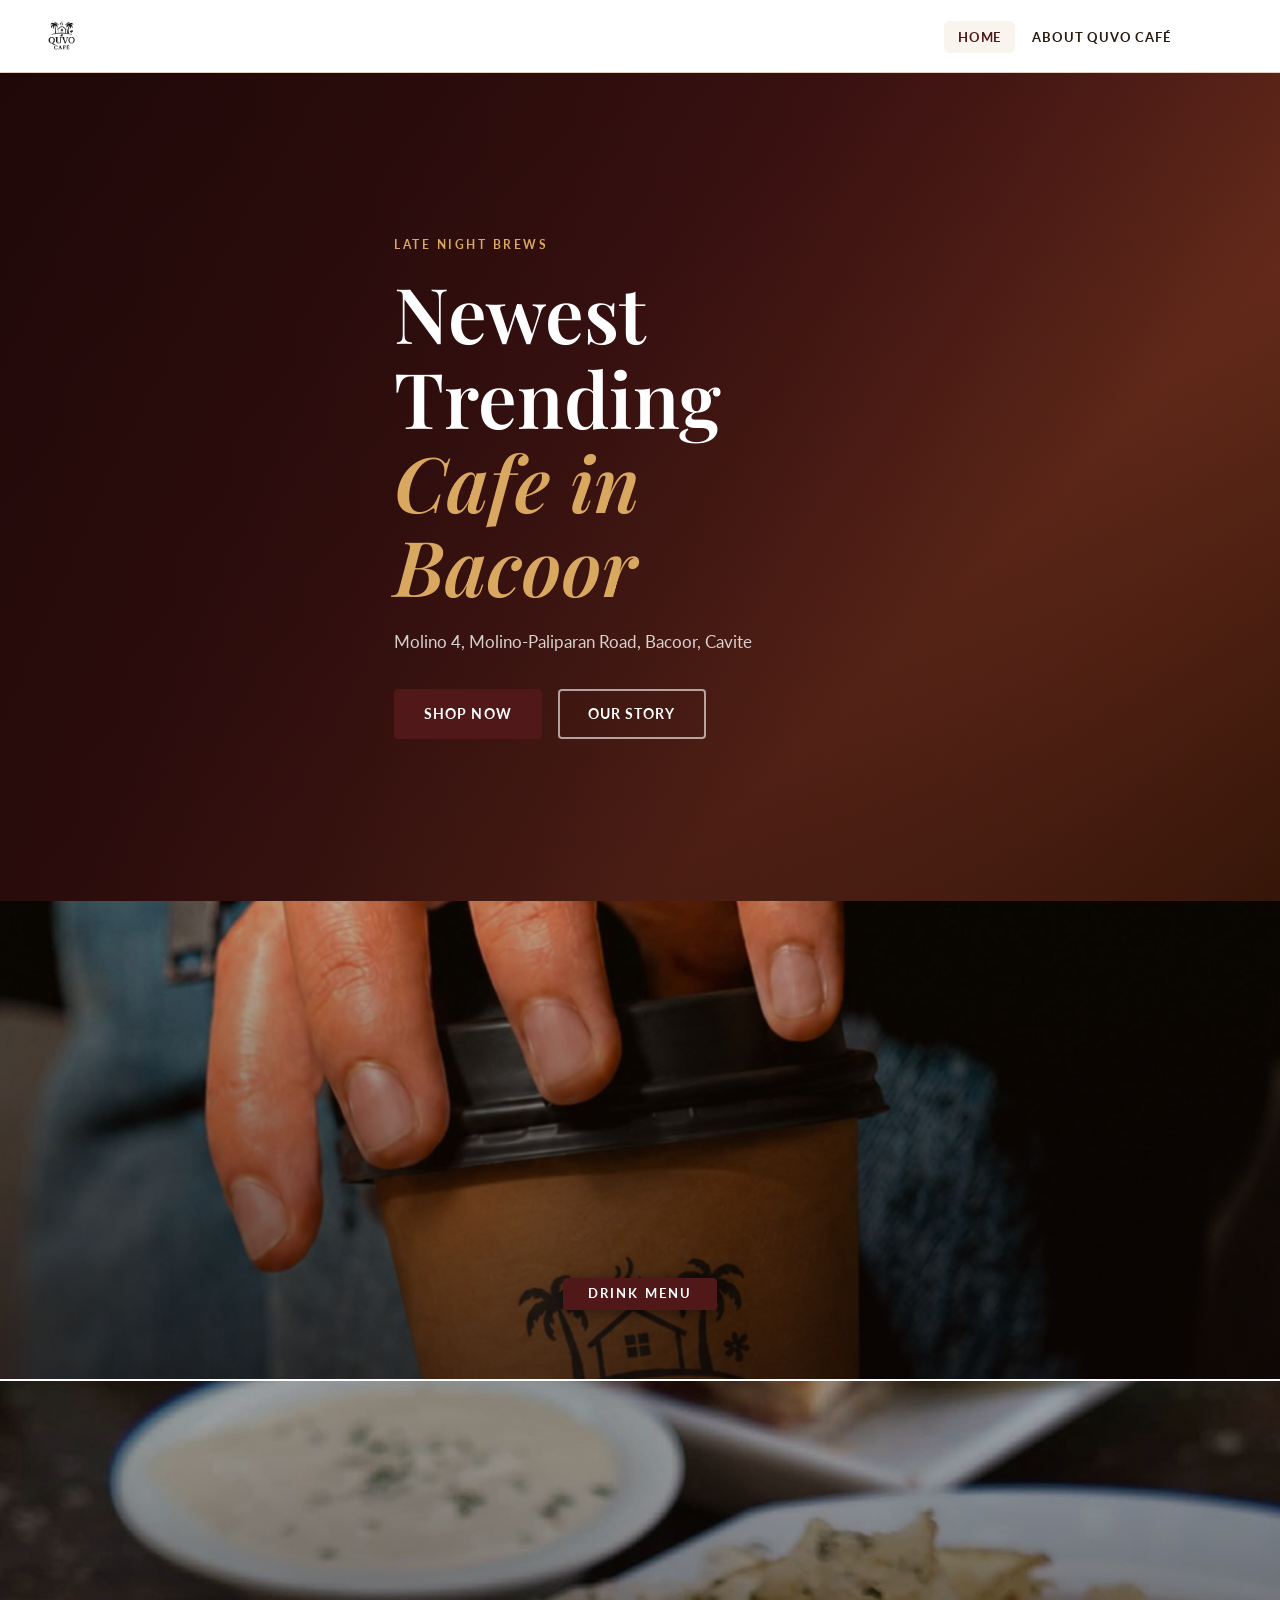
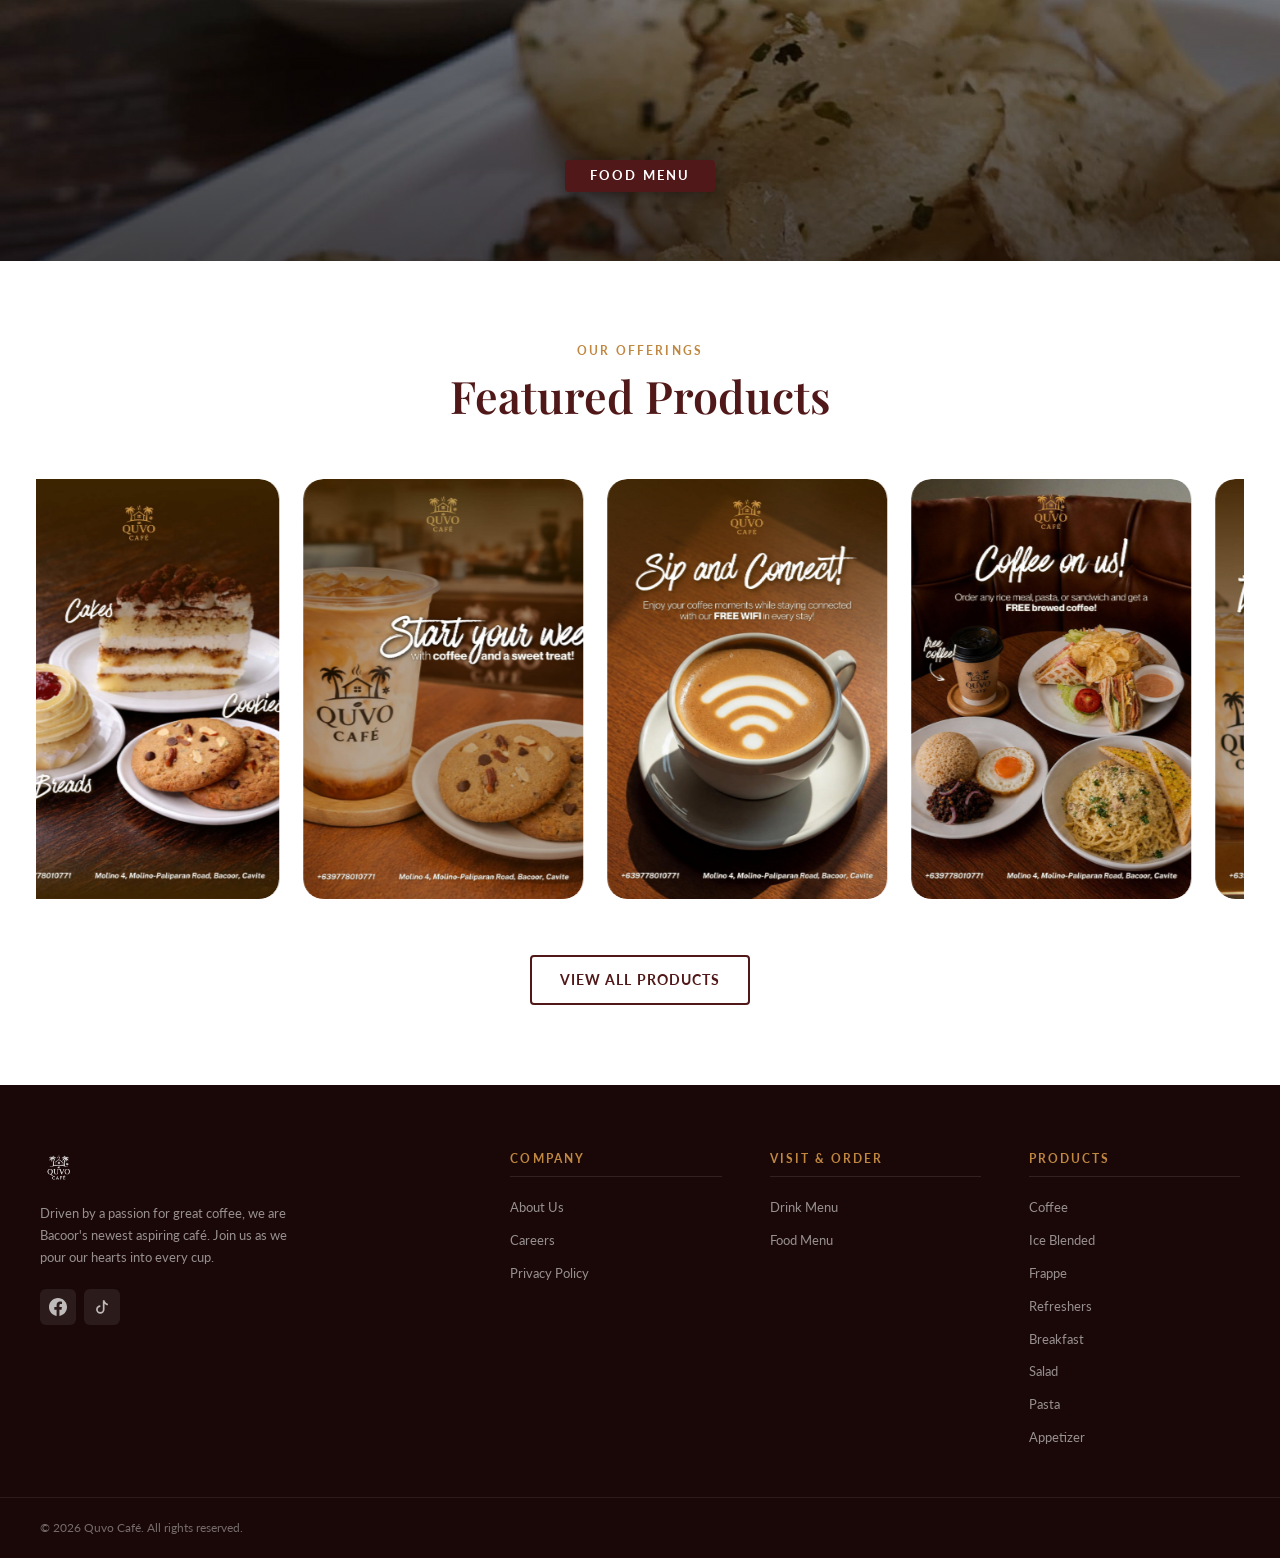
==== commit fc8f496f: "Update index.html" ====
--- a/index.html
+++ b/index.html
@@ -140,11 +140,6 @@
 
     </section>
 
-        <div class="section-cta">
-          <a href="#menus" class="btn btn--primary-outline">View All Products</a>
-        </div>
-      </div>
-    </section>
 
     <!-- ─────────────────────────────────────────────
        FEATURED PRODUCTS — AUTO CAROUSEL
@@ -307,6 +302,12 @@
           <!-- /productsTrack -->
         </div>
         <!-- /productsCarousel -->
+
+        <div class="section-cta">
+          <a href="#menus" class="btn btn--primary-outline">View All Products</a>
+        </div>
+      </div>
+    </section>
 
     <!-- ─────────────────────────────────────────────
        FOOTER
--- a/css/style.css
+++ b/css/style.css
@@ -1,11 +1,3 @@
-/* ============================================================
-   BO'S COFFEE CLONE — MASTER STYLESHEET
-   Design language: warm earthy, Philippine artisan, refined
-   Primary: #501818 (deep mahogany)
-   Accent:  #c08740 (warm gold)
-   Cream:   #f9f4ee
-   ============================================================ */
-
 /* ── RESET & BASE ─────────────────────────────────────────── */
 *, *::before, *::after { box-sizing: border-box; margin: 0; padding: 0; }
 
@@ -1630,8 +1622,8 @@
 
 /* ── MENU BANNER SECTION ──────────────────────────────────── */
 .menu-banner-section {
-  display: grid;
-  grid-template-columns: 1fr 1fr;
+  display: flex;
+  flex-direction: column;
   width: 100%;
   line-height: 0;
 }
@@ -1728,15 +1720,12 @@
   transform: translateY(0);
 }
 
-/* Thin divider between the two panels */
 .menu-banner-item:first-child {
-  border-right: 2px solid rgba(255,255,255,.15);
+  border-bottom: 2px solid rgba(255,255,255,.15);
 }
 
 @media (max-width: 768px) {
-  .menu-banner-section { grid-template-columns: 1fr; }
   .menu-banner-item { height: 320px; }
-  .menu-banner-item:first-child { border-right: none; border-bottom: 2px solid rgba(255,255,255,.15); }
   .menu-banner-sub { opacity: 1; transform: none; }
 }
 
